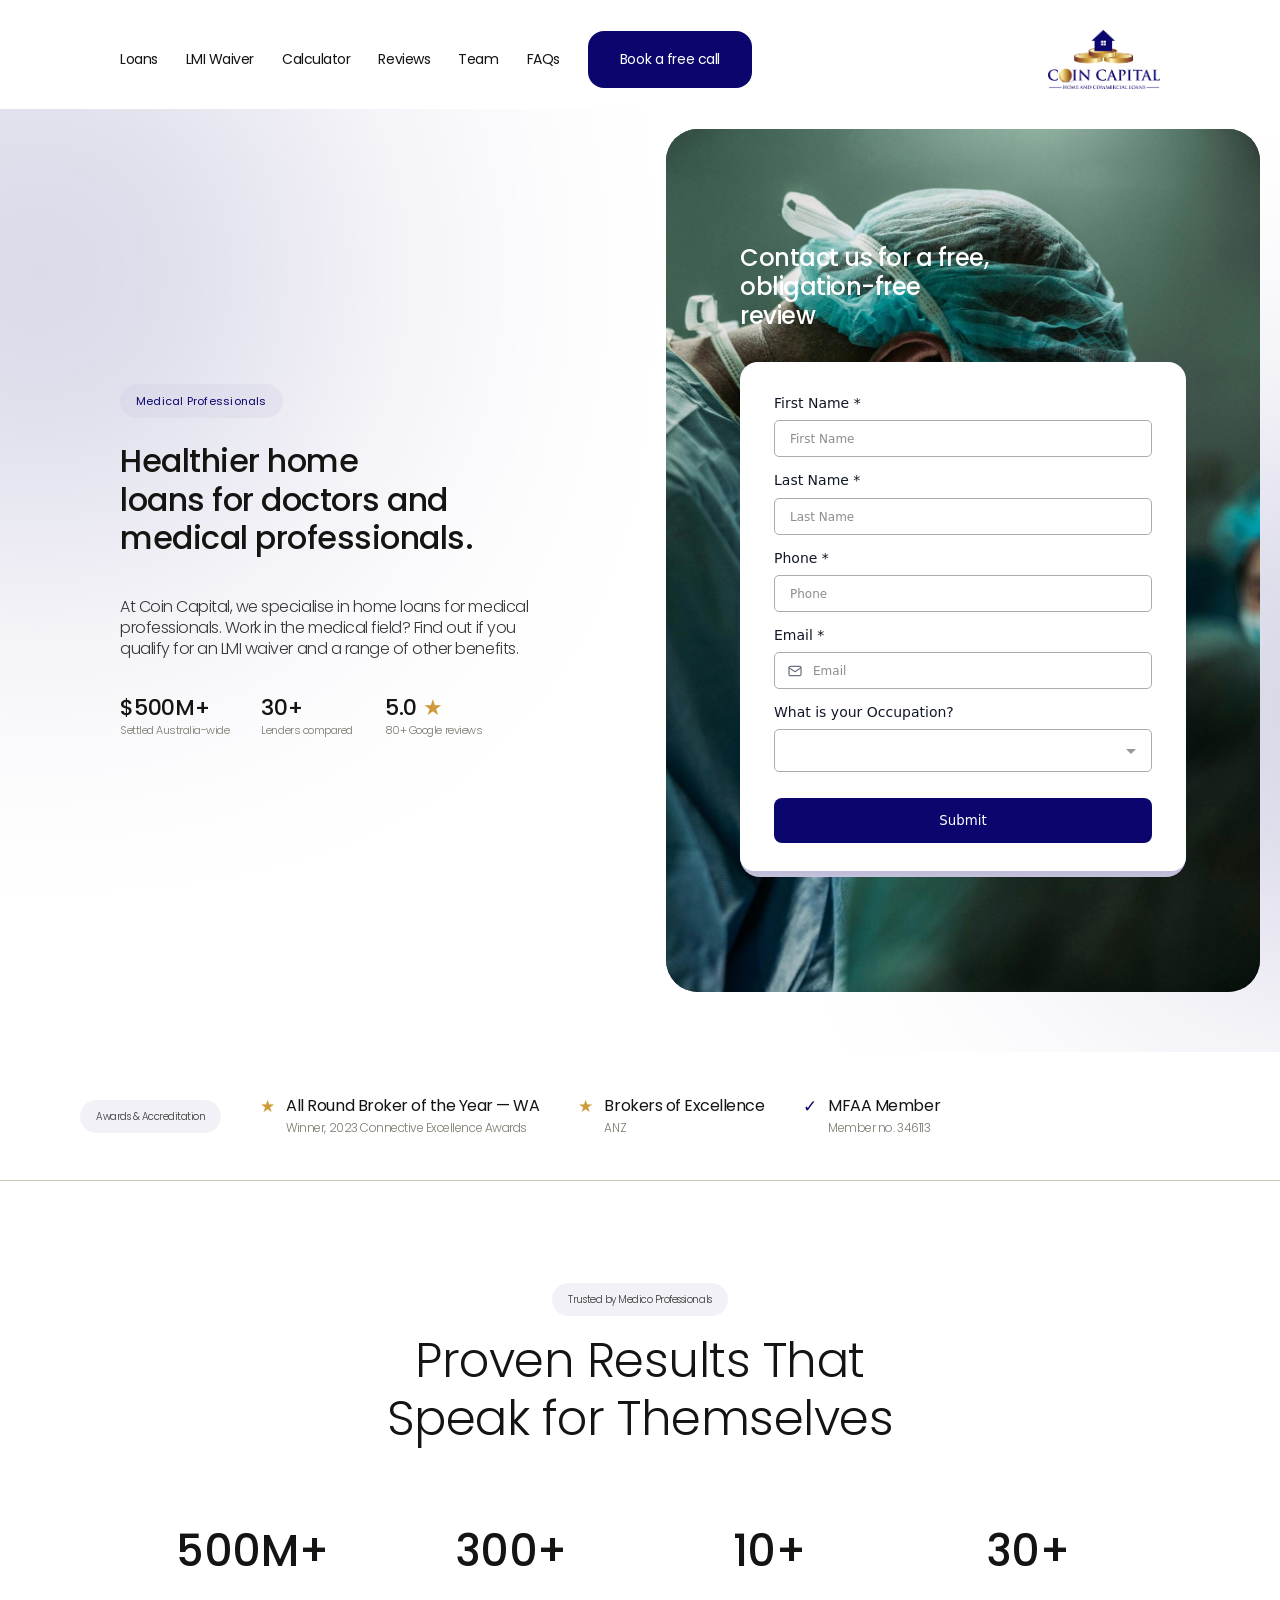
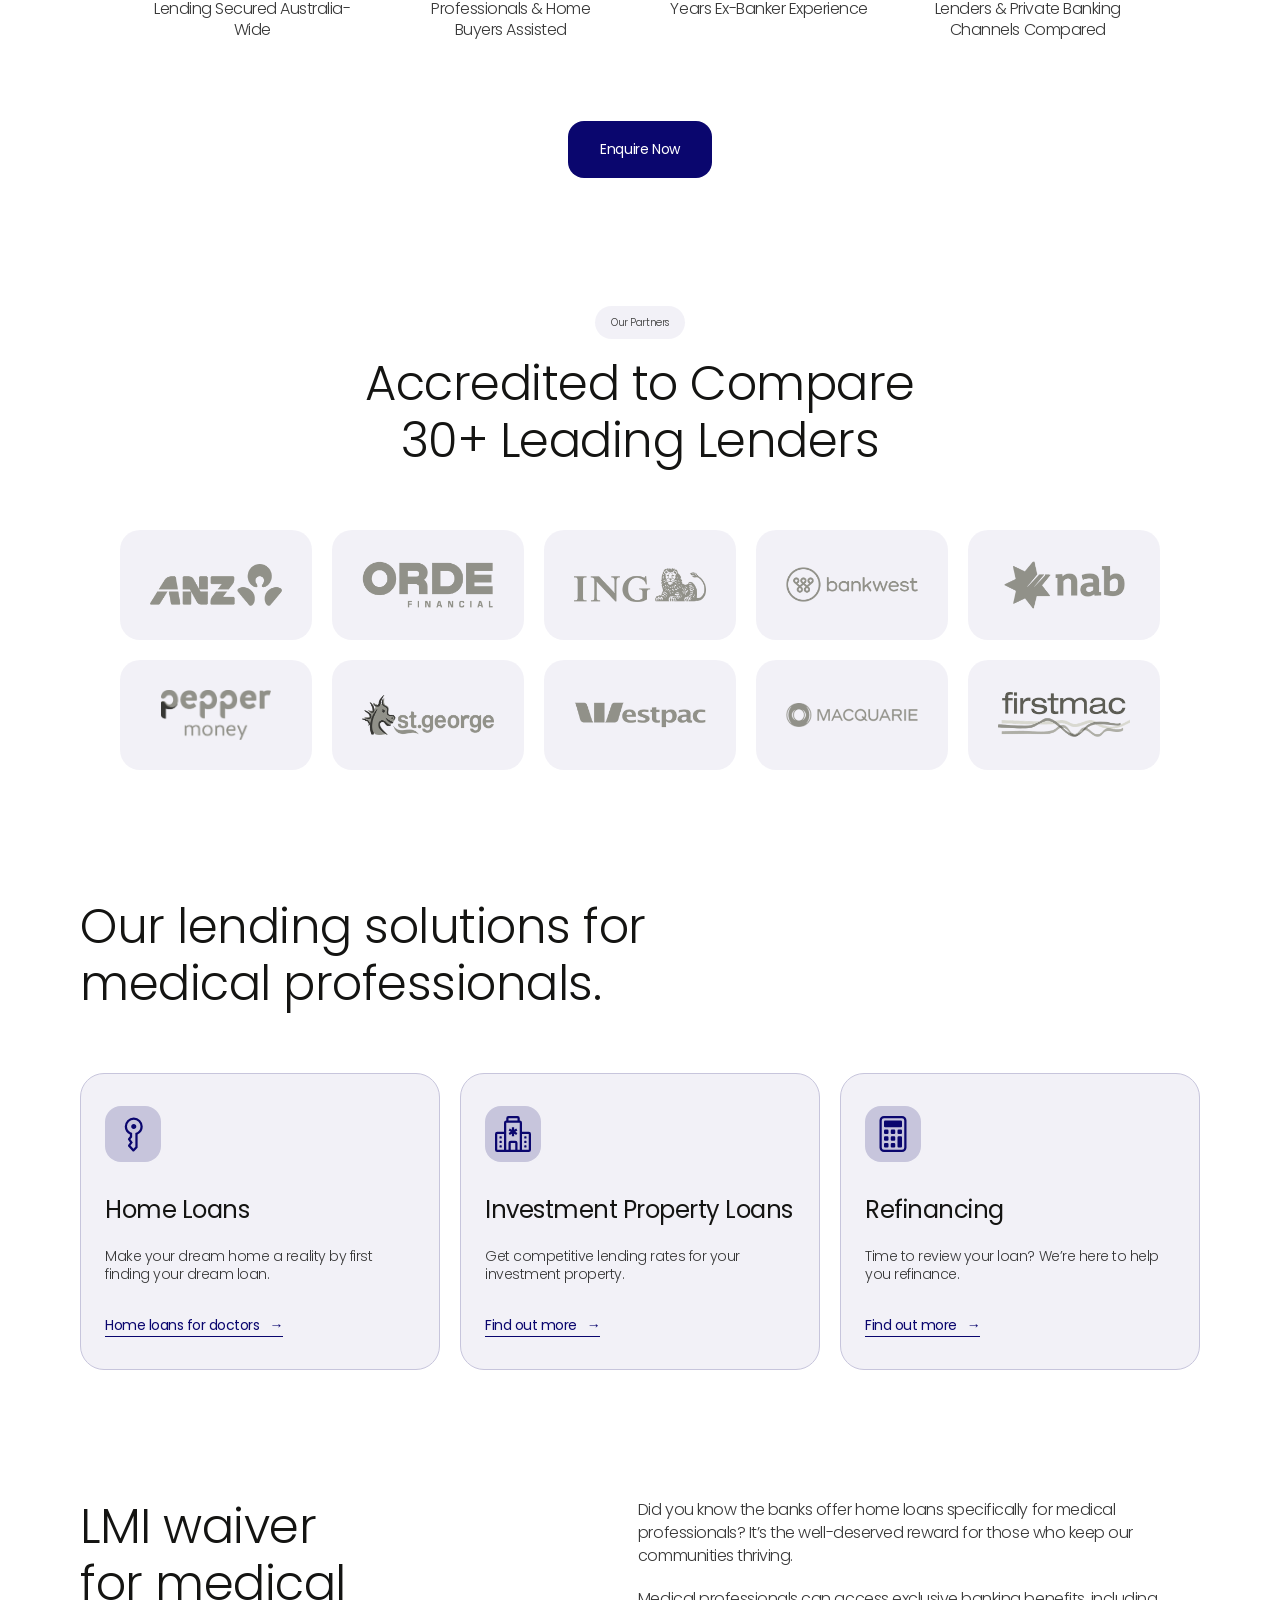
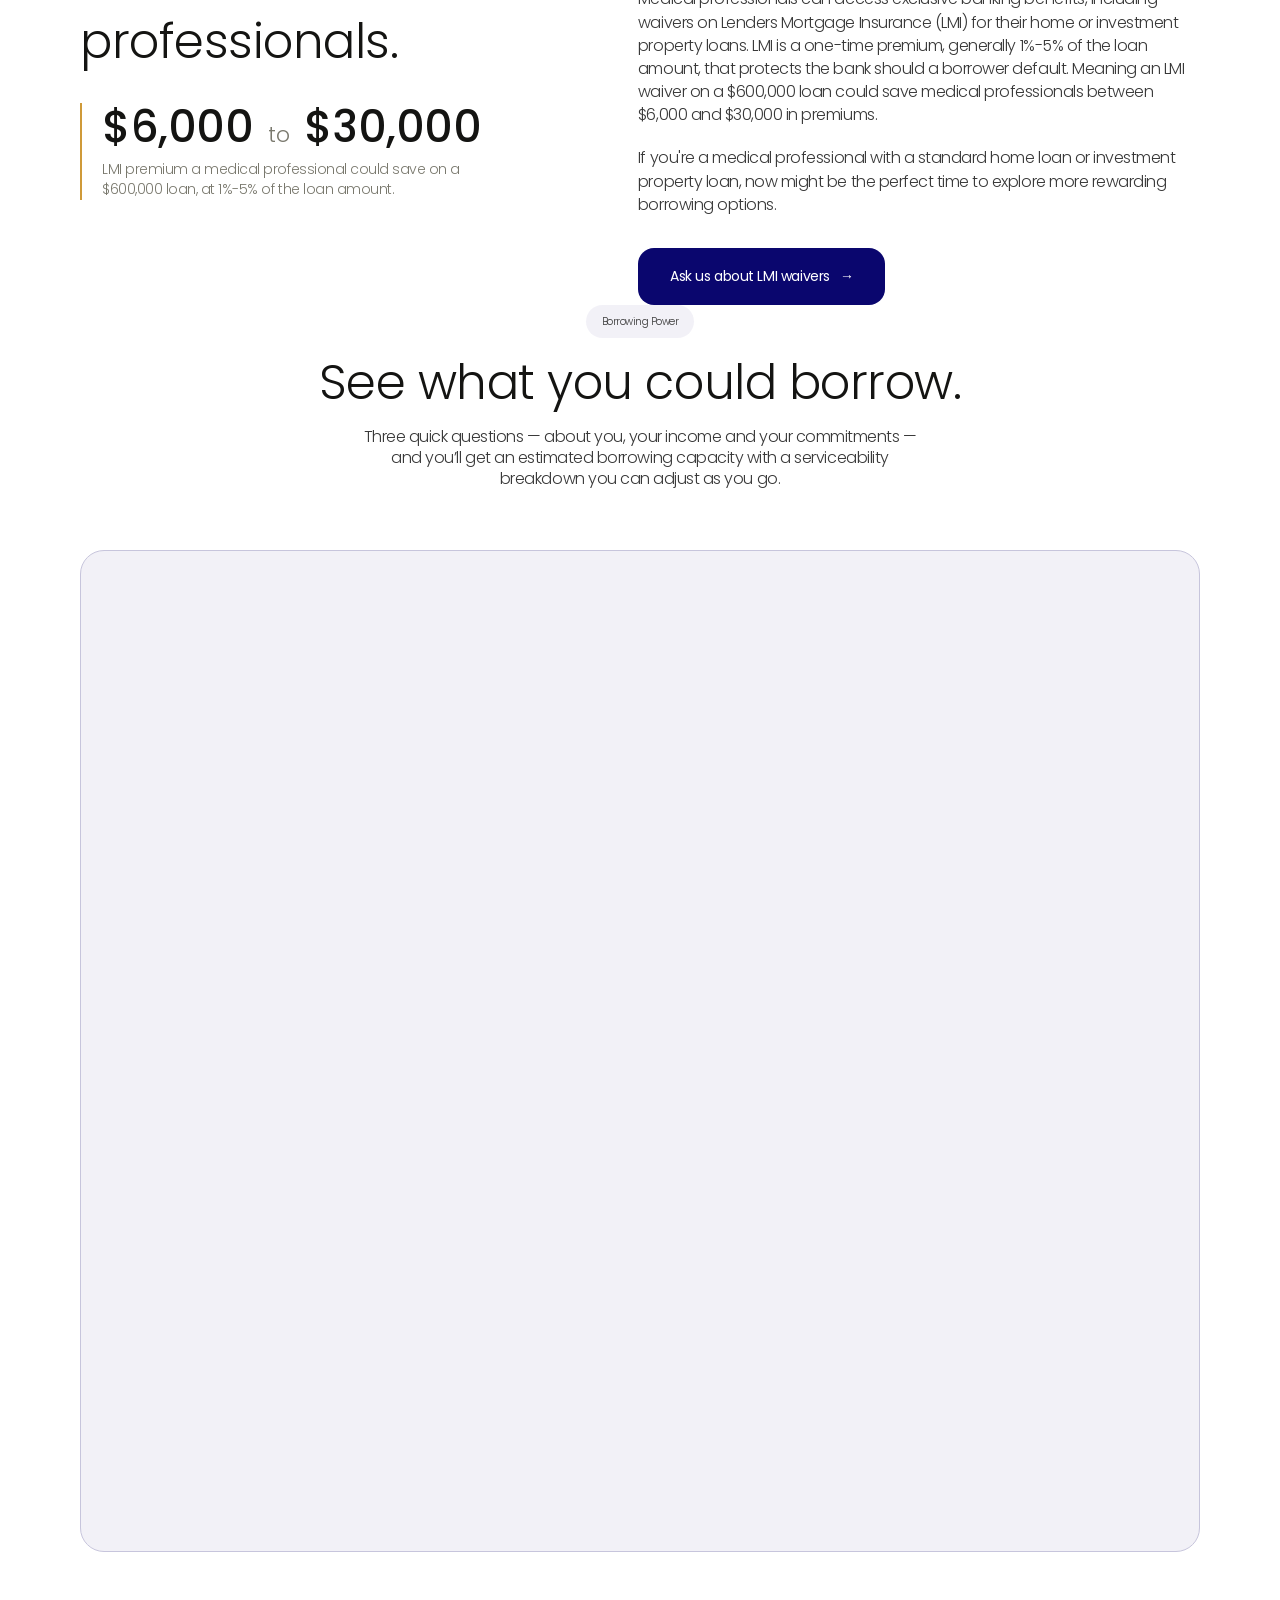
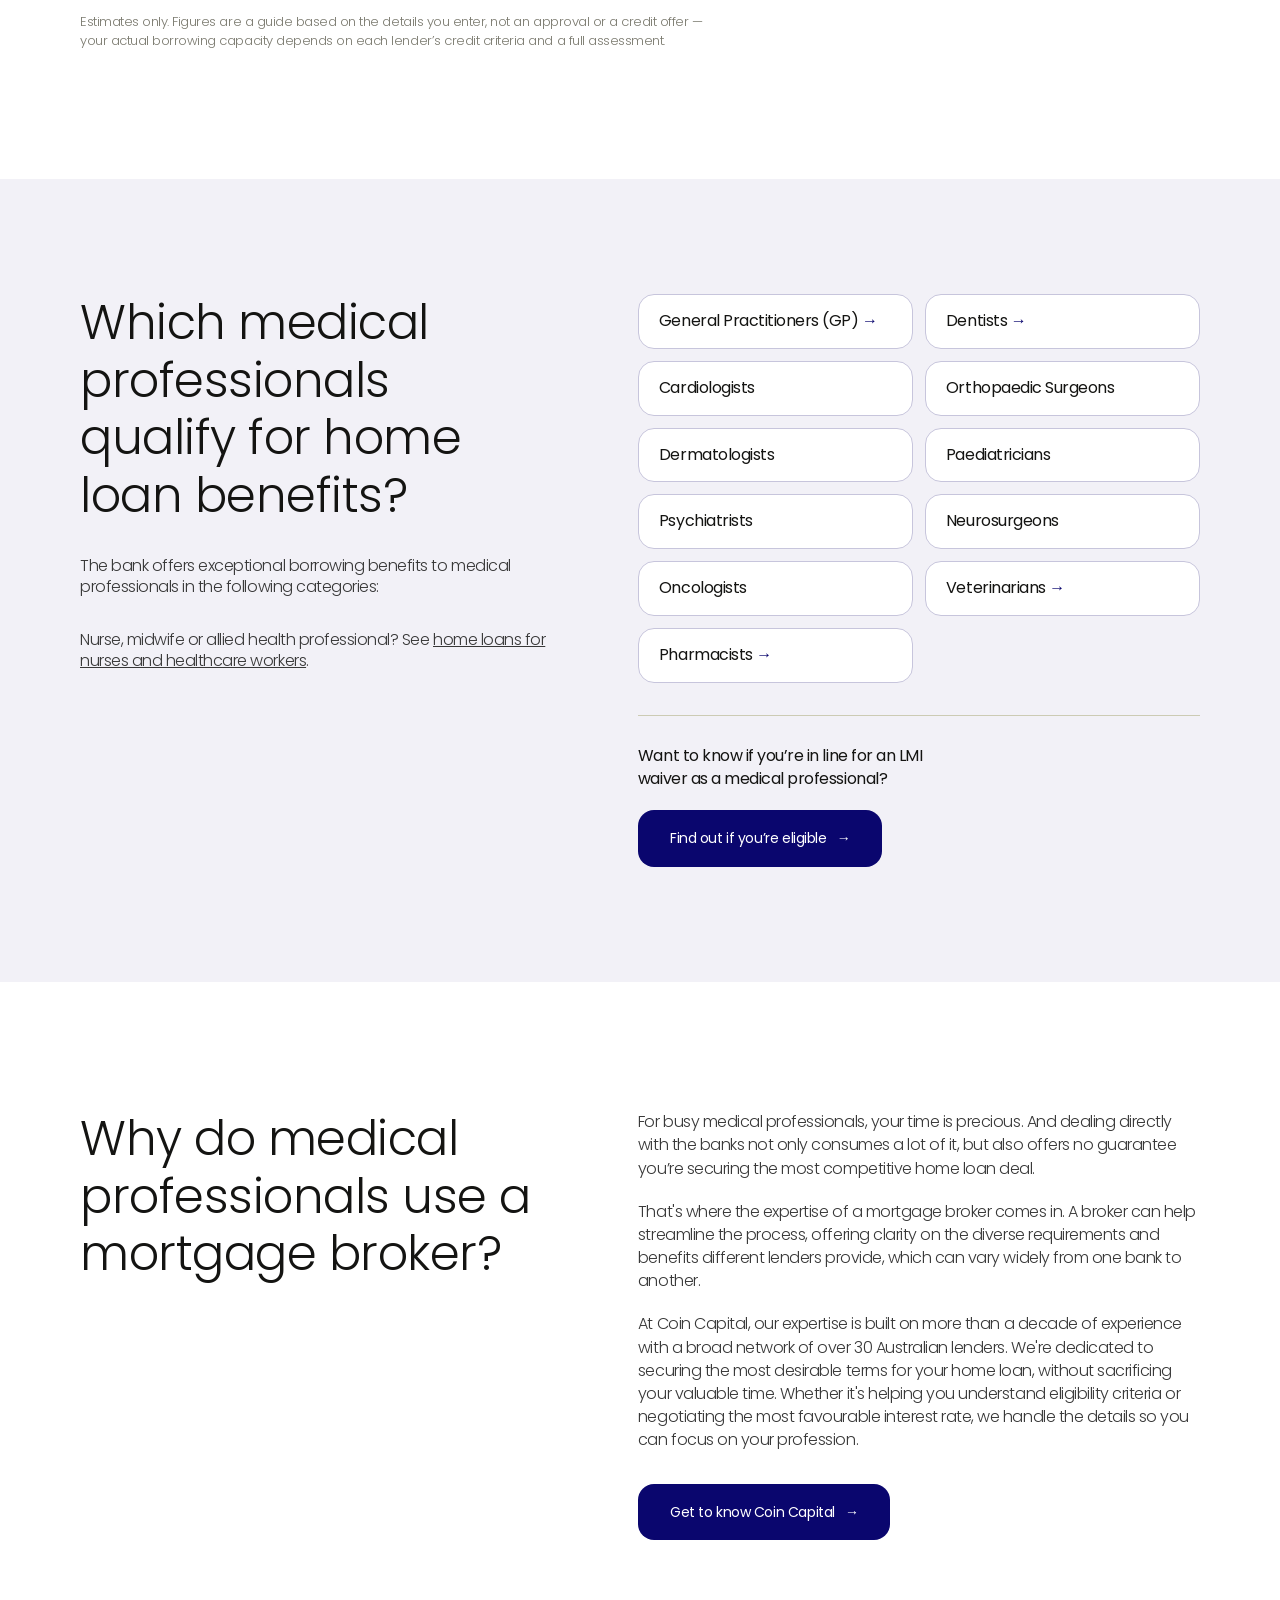
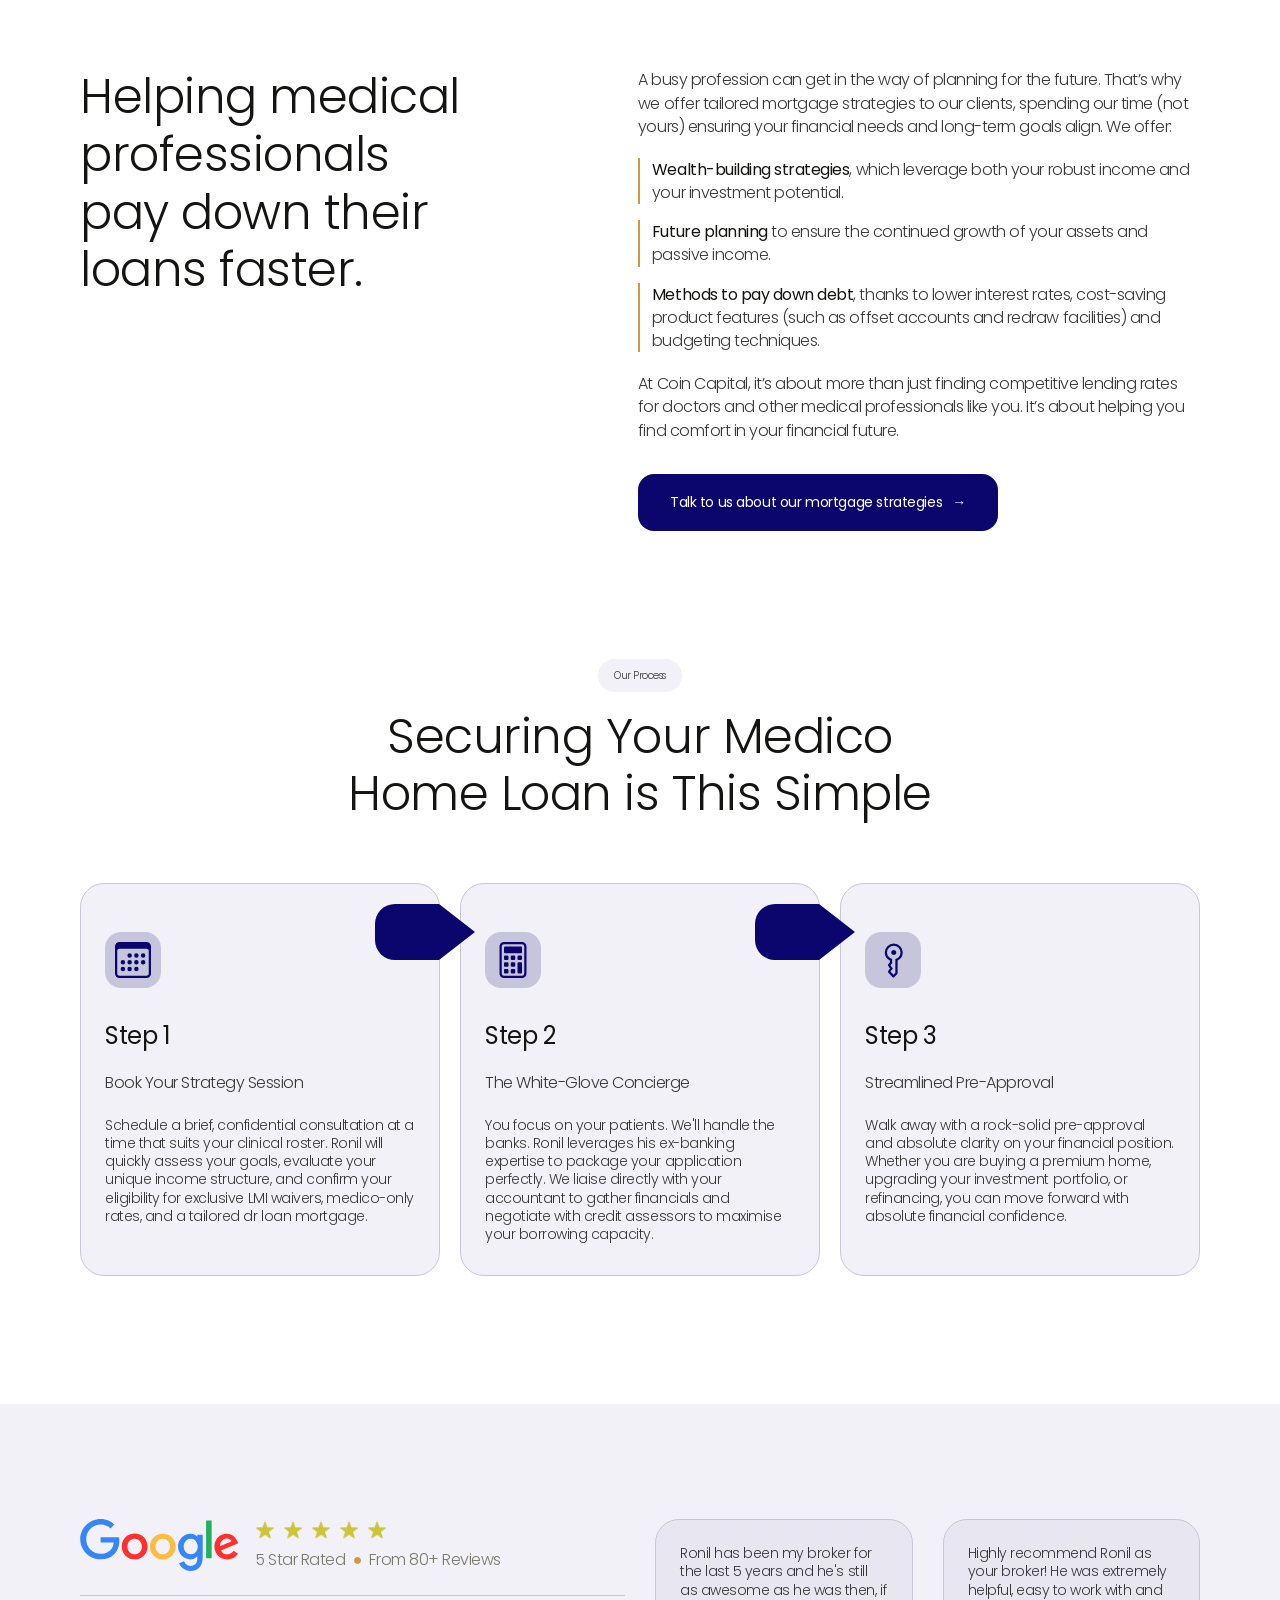
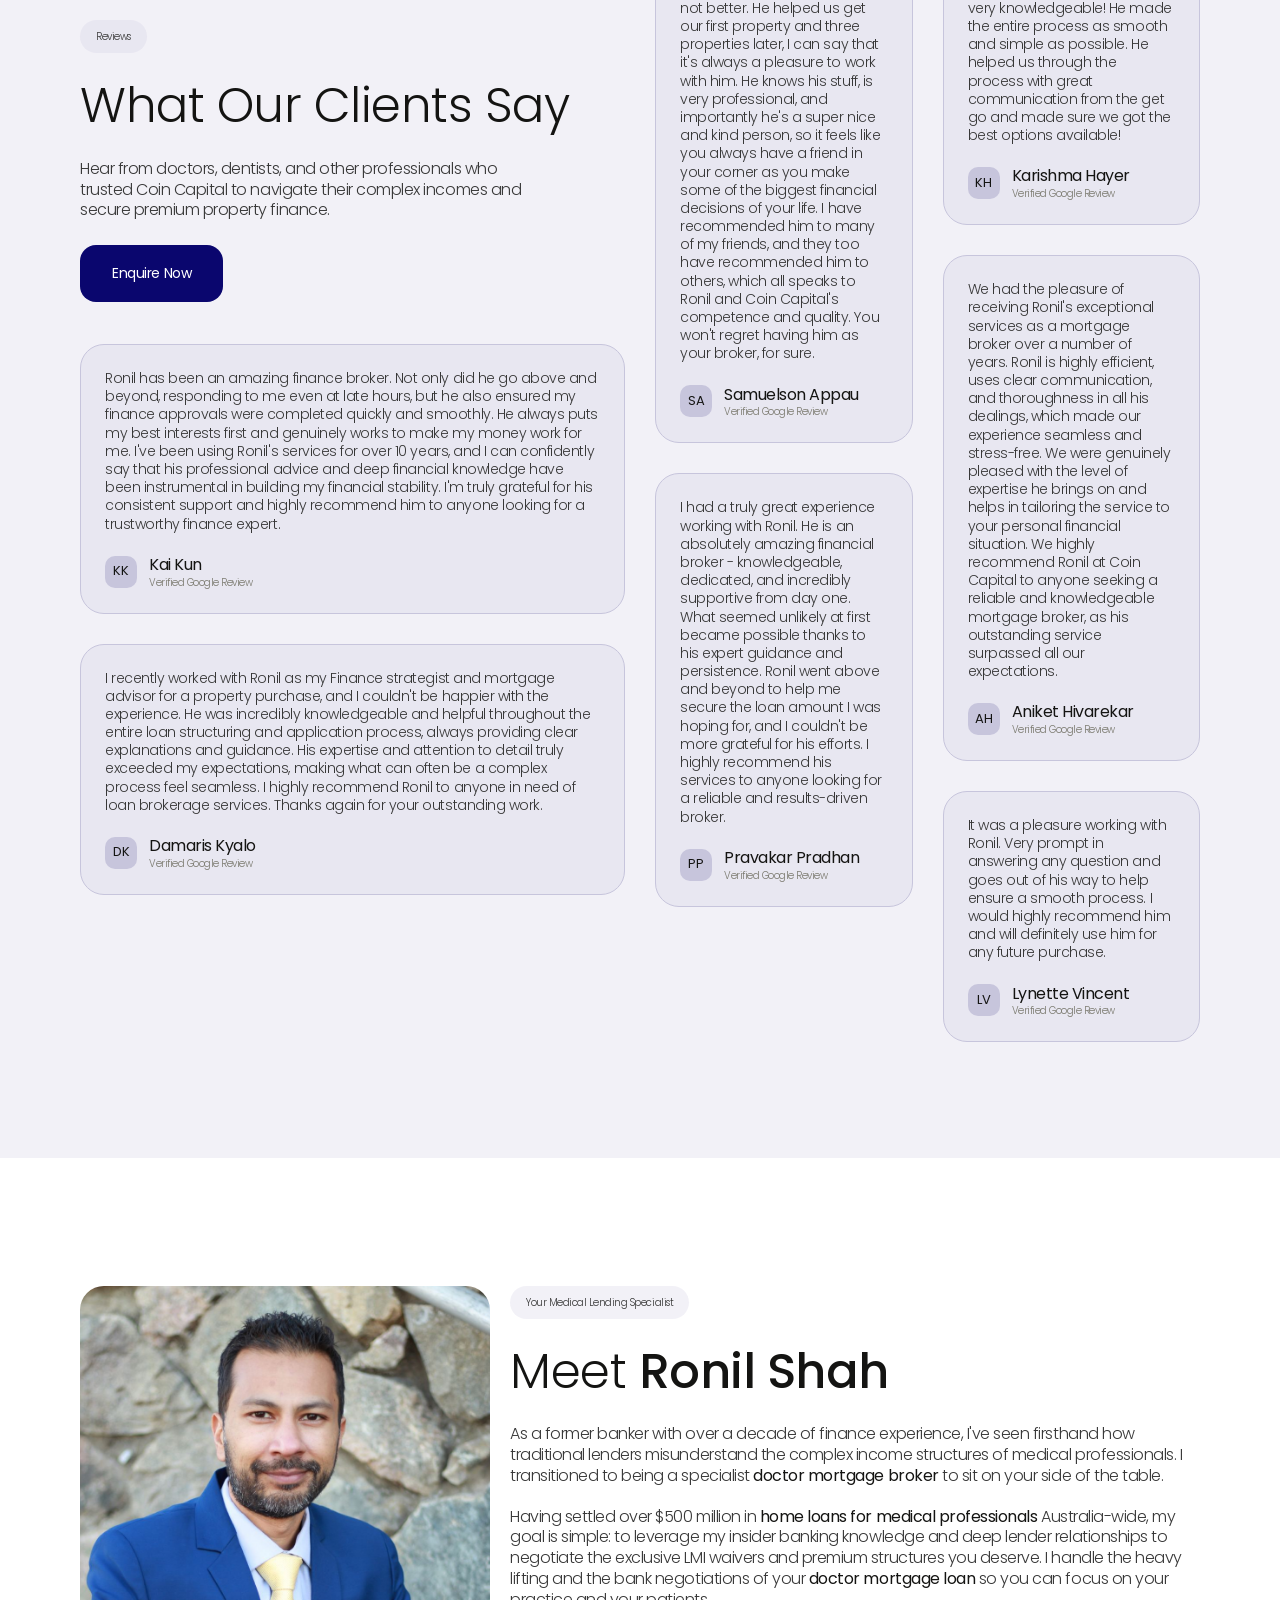
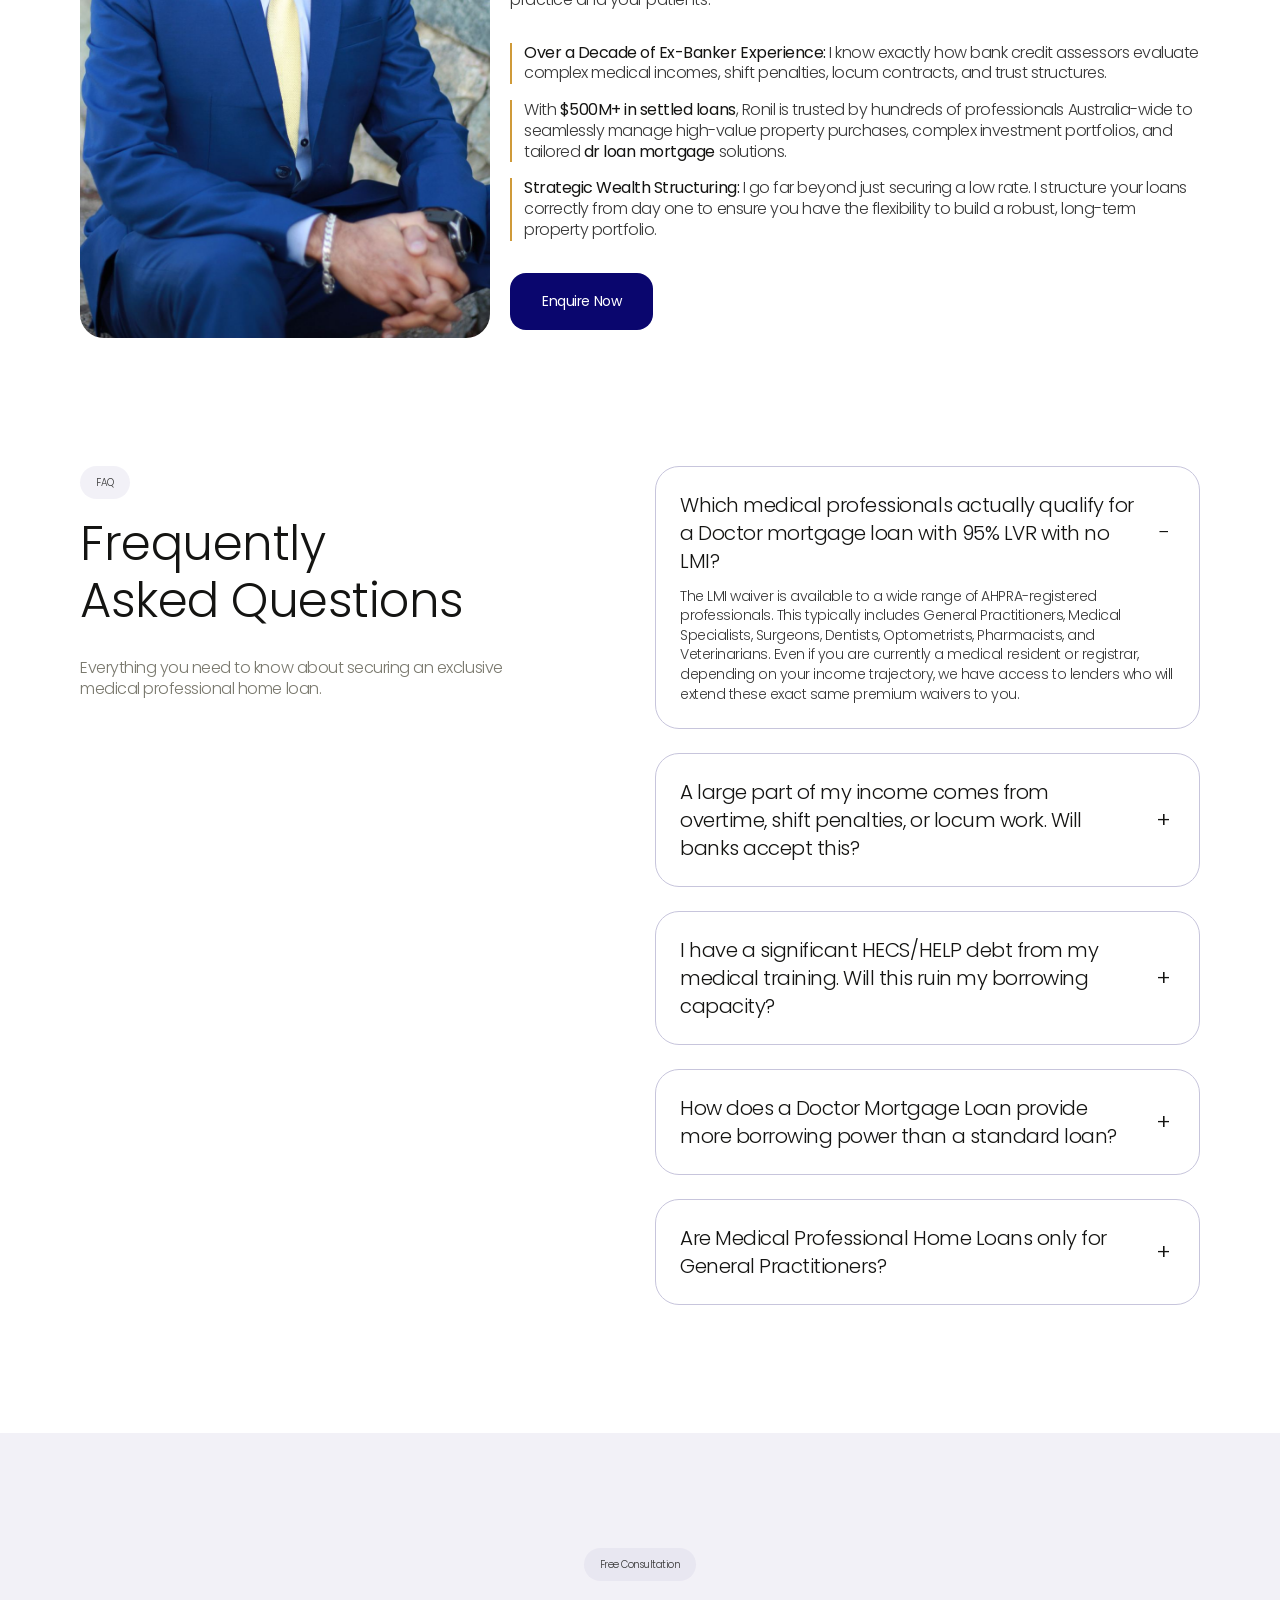
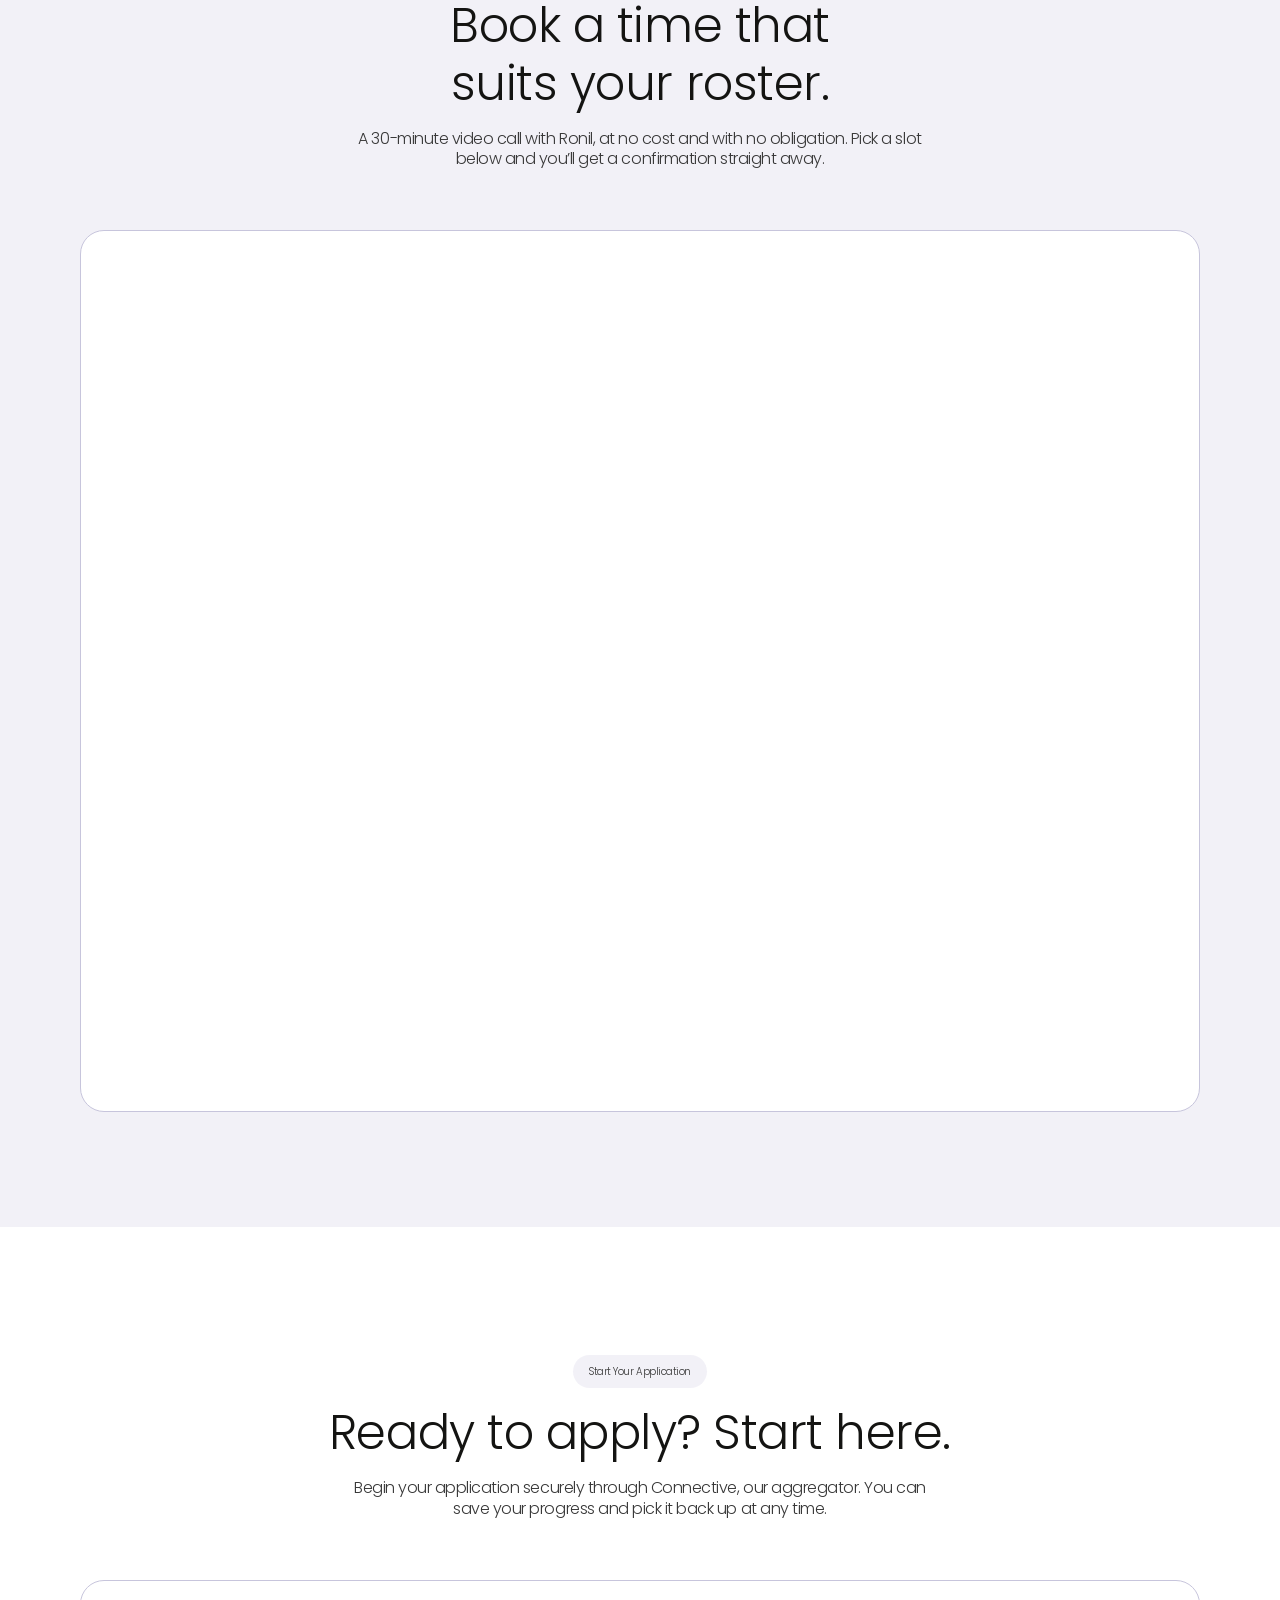
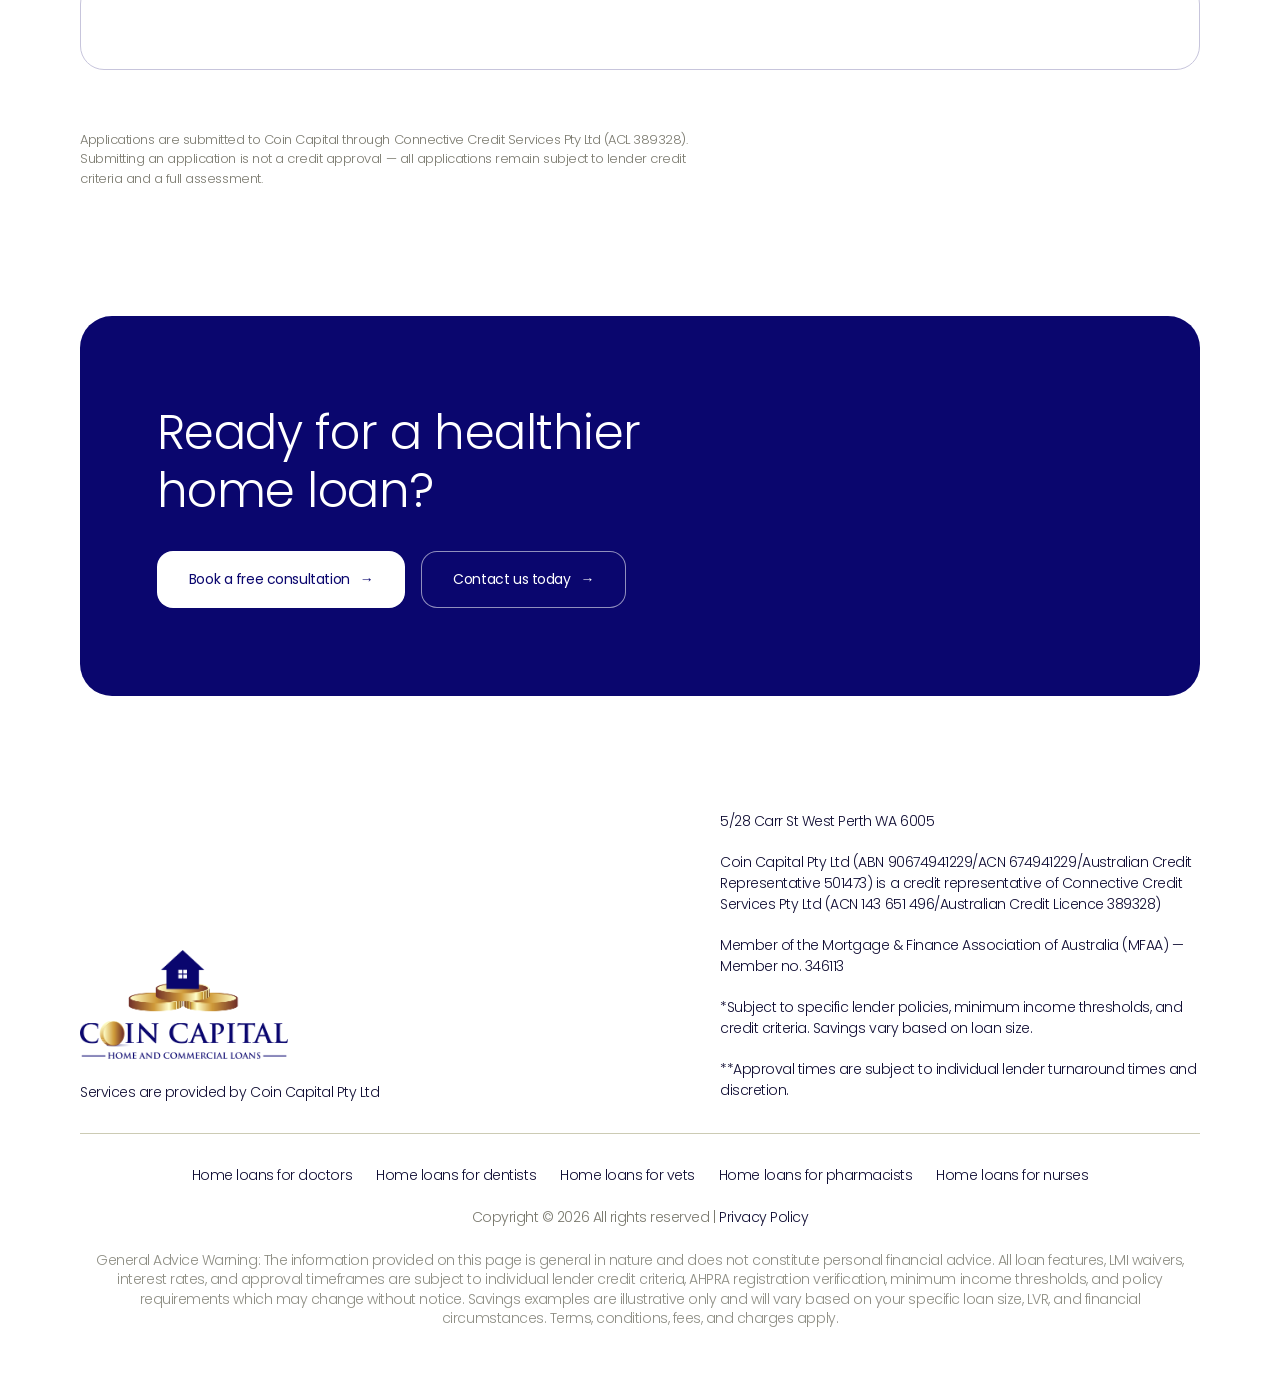
==== index.html @ 3ff3965a "Reword the enquiry form heading and drop its fine print Co-Authored-By: Claude Opus 5.5 <noreply@ant" ====
<!doctype html>
<html lang="en-AU">
<head>
<meta charset="utf-8">
<meta name="viewport" content="width=device-width,initial-scale=1,viewport-fit=cover">
<title>Home Loans for Doctors &amp; Medical Professionals | Medical Home Loans</title>
<meta name="description" content="Specialist mortgage broker for doctors, dentists and medical professionals. Compare 30+ lenders for LMI waivers, medico rates and a loan built around your income.">
<link rel="canonical" href="https://medicalhomeloans.au/">
<meta property="og:type" content="website">
<meta property="og:site_name" content="Medical Home Loans Australia">
<meta property="og:locale" content="en_AU">
<meta property="og:title" content="Home Loans for Doctors &amp; Medical Professionals | Medical Home Loans">
<meta property="og:description" content="Specialist mortgage broker for doctors, dentists and medical professionals. Compare 30+ lenders for LMI waivers, medico rates and a loan built around your income.">
<meta property="og:url" content="https://medicalhomeloans.au/">
<meta property="og:image" content="https://medicalhomeloans.au/assets/og-image.jpg">
<meta property="og:image:width" content="1200">
<meta property="og:image:height" content="630">
<meta name="twitter:card" content="summary_large_image">
<link rel="icon" href="/assets/icon-key.svg" type="image/svg+xml">
<link rel="preconnect" href="https://fonts.googleapis.com">
<link rel="preconnect" href="https://fonts.gstatic.com" crossorigin>
<link rel="stylesheet" href="https://fonts.googleapis.com/css2?family=Poppins:ital,wght@0,300;0,400;0,500;0,600;1,300&display=swap">
<link rel="stylesheet" href="/assets/site.css">
<script type="application/ld+json">
{
 "@context": "https://schema.org",
 "@graph": [
  {
   "@type": "FinancialService",
   "@id": "https://medicalhomeloans.au/#business",
   "name": "Medical Home Loans Australia by Coin Capital",
   "url": "https://medicalhomeloans.au/",
   "logo": "https://medicalhomeloans.au/assets/logo-coin-capital.png",
   "image": "https://medicalhomeloans.au/assets/og-image.jpg",
   "email": "ronil@coincapital.com.au",
   "address": {
    "@type": "PostalAddress",
    "streetAddress": "5/28 Carr St",
    "addressLocality": "West Perth",
    "addressRegion": "WA",
    "postalCode": "6005",
    "addressCountry": "AU"
   },
   "areaServed": {
    "@type": "Country",
    "name": "Australia"
   },
   "founder": {
    "@type": "Person",
    "name": "Ronil Shah",
    "jobTitle": "Director"
   }
  },
  {
   "@type": "WebSite",
   "@id": "https://medicalhomeloans.au/#website",
   "url": "https://medicalhomeloans.au/",
   "name": "Medical Home Loans Australia",
   "publisher": {
    "@id": "https://medicalhomeloans.au/#business"
   }
  },
  {
   "@type": "FAQPage",
   "mainEntity": [
    {
     "@type": "Question",
     "name": "Which medical professionals actually qualify for a Doctor mortgage loan with 95% LVR with no LMI?",
     "acceptedAnswer": {
      "@type": "Answer",
      "text": "The LMI waiver is available to a wide range of AHPRA-registered professionals. This typically includes General Practitioners, Medical Specialists, Surgeons, Dentists, Optometrists, Pharmacists, and Veterinarians. Even if you are currently a medical resident or registrar, depending on your income trajectory, we have access to lenders who will extend these exact same premium waivers to you."
     }
    },
    {
     "@type": "Question",
     "name": "A large part of my income comes from overtime, shift penalties, or locum work. Will banks accept this?",
     "acceptedAnswer": {
      "@type": "Answer",
      "text": "If you go to a standard branch, their automated systems will often penalise or heavily \"shade\" irregular income. However, because we specialise in medical lending, we know exactly which lenders will accept 100% of your hospital overtime, Medicare billings, private practice dividends, and locum contracts to accurately reflect your true borrowing capacity."
     }
    },
    {
     "@type": "Question",
     "name": "I have a significant HECS/HELP debt from my medical training. Will this ruin my borrowing capacity?",
     "acceptedAnswer": {
      "@type": "Answer",
      "text": "It is incredibly common for our clients to have large student debts, but it shouldn't lock you out of the premium property market. Standard lenders use harsh calculators that heavily reduce what you can borrow based on HECS debt. As an ex-banker, Ronil actively selects lenders with the most generous servicing calculators specifically designed for medical professionals, minimising the impact of your student debt."
     }
    },
    {
     "@type": "Question",
     "name": "How does a Doctor Mortgage Loan provide more borrowing power than a standard loan?",
     "acceptedAnswer": {
      "@type": "Answer",
      "text": "A specialised Doctor Mortgage Loan is designed around the high-earning potential of medicos. While standard banks might \"shade\" your overtime or locum income, these specific loan structures allow for 100% of your total medical income to be considered, often alongside an LMI waiver up to 95% LVR."
     }
    },
    {
     "@type": "Question",
     "name": "Are Medical Professional Home Loans only for General Practitioners?",
     "acceptedAnswer": {
      "@type": "Answer",
      "text": "No. Our Medical Professional Home Loans are available to a broad range of AHPRA-registered specialists, including Surgeons, Dentists, Veterinarians, and Optometrists. We ensure your specific profession's income nuances are matched with the right lender policy."
     }
    }
   ]
  }
 ]
}
</script>
</head>
<body>

<header class="site-header">
  <nav class="nav" aria-label="Primary">
    <button class="nav-toggle" id="nav-toggle" type="button" aria-expanded="false" aria-controls="nav-links" aria-label="Menu"><span></span></button>
    <div class="nav-links" id="nav-links">
      <a href="#solutions">Loans</a>
      <a href="#lmi">LMI Waiver</a>
      <a href="#calculator">Calculator</a>
      <a href="#testimonials">Reviews</a>
      <a href="#founder">Team</a>
      <a href="#faq">FAQs</a>
      <a class="btn" href="#book">Book a free call</a>
    </div>
    <a class="nav-logo" href="#hero" aria-label="Coin Capital — Medical Home Loans Australia, home">
      <img src="assets/logo-coin-capital.png" width="988" height="518" alt="Coin Capital Home and Commercial Loans">
    </a>
  </nav>
</header>

<main>

  <!-- ===== HERO ===== -->
  <section class="hero" id="hero">
    <div class="hero-grid">
      <div class="hero-copy">
        <span class="pill eyebrow">Medical Professionals</span>
        <h1>Healthier home loans for doctors and medical professionals.</h1>
        <p class="hero-lede">At Coin Capital, we specialise in home loans for medical professionals. Work in the medical field? Find out if you qualify for an LMI waiver and a range of other benefits.</p>
        <ul class="hero-trust">
          <li><span class="figure">$500M+</span><span class="label">Settled Australia-wide</span></li>
          <li><span class="figure">30+</span><span class="label">Lenders compared</span></li>
          <li><span class="figure">5.0 <span class="star" aria-hidden="true">★</span></span><span class="label">80+ Google reviews</span></li>
        </ul>
      </div>

      <div class="hero-panel" id="contact">
        <img class="bg" src="assets/hero-surgeon.jpg" alt="" width="1200" height="1800">
        <h2>Contact us for a free, obligation-free review</h2>
        <div class="form-shell">
          <!-- FORM:START — the live build swaps this block for the LeadConnector (GoHighLevel) embed, form id JPfzMGHciaMtKSbmUViP -->
          <div class="form-card">
            <form class="lead-form" id="lead-form" novalidate>
              <div><label for="lf-first">First Name *</label><input id="lf-first" name="first_name" type="text" placeholder="First Name" autocomplete="given-name" required></div>
              <div><label for="lf-last">Last Name *</label><input id="lf-last" name="last_name" type="text" placeholder="Last Name" autocomplete="family-name" required></div>
              <div><label for="lf-phone">Phone *</label><input id="lf-phone" name="phone" type="tel" placeholder="Phone" autocomplete="tel" required></div>
              <div><label for="lf-email">Email *</label>
                <div class="email-wrap">
                  <svg width="16" height="16" viewBox="0 0 24 24" fill="none" stroke="#6b7280" stroke-width="1.8" stroke-linecap="round" stroke-linejoin="round" aria-hidden="true"><rect x="3" y="5" width="18" height="14" rx="2"></rect><path d="m3 7 9 6 9-6"></path></svg>
                  <input id="lf-email" name="email" type="email" placeholder="Email" autocomplete="email" required>
                </div>
              </div>
              <div><label for="lf-occupation">What is your Occupation?</label>
                <div class="select-wrap">
                  <select id="lf-occupation" name="occupation">
                    <option value="" selected></option>
                    <option>Doctor / Specialist</option>
                    <option>Nurse / Midwife</option>
                    <option>Dentist / Dental Professional</option>
                    <option>Allied Health Professional (Physio, Chiro, etc.)</option>
                    <option>Pharmacist / Optometrist</option>
                    <option>Other Healthcare Professional</option>
                  </select>
                </div>
              </div>
              <div style="position:absolute;left:-9999px;width:1px;height:1px;overflow:hidden" aria-hidden="true">
                <label for="lf-company">Company</label>
                <input id="lf-company" name="company" type="text" tabindex="-1" autocomplete="off">
              </div>
              <button type="submit">Submit</button>
              <p class="form-status" id="form-status" role="status" hidden></p>
            </form>
          </div>
          <!-- FORM:END -->
        </div>
      </div>
    </div>
  </section>

  <!-- ===== AWARDS ===== -->
  <section class="awards" aria-label="Awards and recognition">
    <div class="wrap awards-row">
      <span class="pill">Awards &amp; Accreditation</span>
      <ul class="award-list">
        <li class="award">
          <span class="award-mark" aria-hidden="true">★</span>
          <span class="award-text">
            <span class="award-name">All Round Broker of the Year — WA</span>
            <span class="award-src">Winner, 2023 Connective Excellence Awards</span>
          </span>
        </li>
        <li class="award">
          <span class="award-mark" aria-hidden="true">★</span>
          <span class="award-text">
            <span class="award-name">Brokers of Excellence</span>
            <span class="award-src">ANZ</span>
          </span>
        </li>
        <li class="award">
          <span class="award-mark member" aria-hidden="true">✓</span>
          <span class="award-text">
            <span class="award-name">MFAA Member</span>
            <span class="award-src">Member no. 346113</span>
          </span>
        </li>
      </ul>
    </div>
  </section>

  <!-- ===== STATS ===== -->
  <section class="stats" aria-labelledby="stats-h">
    <div class="wrap">
      <div class="section-head">
        <span class="pill">Trusted by Medico Professionals</span>
        <h2 class="h2" id="stats-h">Proven Results That Speak for Themselves</h2>
      </div>
      <dl class="stat-row">
        <div class="stat"><dt>Lending Secured Australia-Wide</dt><dd>500M+</dd></div>
        <div class="stat"><dt>Professionals &amp; Home Buyers Assisted</dt><dd>300+</dd></div>
        <div class="stat"><dt>Years Ex-Banker Experience</dt><dd>10+</dd></div>
        <div class="stat"><dt>Lenders &amp; Private Banking Channels Compared</dt><dd>30+</dd></div>
      </dl>
      <a class="btn" href="#contact">Enquire Now</a>
    </div>
  </section>

  <!-- ===== PARTNERS ===== -->
  <section class="partners" id="partners" aria-labelledby="partners-h">
    <div class="wrap">
      <div class="section-head">
        <span class="pill">Our Partners</span>
        <h2 class="h2" id="partners-h" style="max-width:560px">Accredited to Compare 30+ Leading Lenders</h2>
      </div>
      <ul class="lender-grid">
        <li><img src="assets/lender-anz.png" alt="ANZ" width="480" height="152"></li>
        <li><img src="assets/lender-orde.png" alt="ORDE Financial" width="480" height="173"></li>
        <li><img src="assets/lender-ing.png" alt="ING" width="480" height="122"></li>
        <li><img src="assets/lender-bankwest.png" alt="Bankwest" width="480" height="127"></li>
        <li><img src="assets/lender-nab.png" alt="NAB" width="480" height="192"></li>
        <li><img src="assets/lender-pepper.png" alt="Pepper Money" width="480" height="217"></li>
        <li><img src="assets/lender-stgeorge.png" alt="St.George" width="480" height="145"></li>
        <li><img src="assets/lender-westpac.png" alt="Westpac" width="480" height="96"></li>
        <li><img src="assets/lender-macquarie.png" alt="Macquarie" width="520" height="92"></li>
        <li><img src="assets/lender-firstmac.png" alt="Firstmac" width="480" height="164"></li>
      </ul>
    </div>
  </section>

  <!-- ===== LENDING SOLUTIONS ===== -->
  <section class="solutions" id="solutions" aria-labelledby="solutions-h">
    <div class="wrap stack">
      <h2 class="h2 narrow" id="solutions-h">Our lending solutions for medical professionals.</h2>
      <div class="card-grid">
        <article class="card">
          <span class="icon-tile"><img src="assets/icon-key.svg" alt=""></span>
          <div class="card-text"><h3>Home Loans</h3>
          <p>Make your dream home a reality by first finding your dream loan.</p></div>
          <a class="more" href="/home-loans-for-doctors">Home loans for doctors</a>
        </article>
        <article class="card">
          <span class="icon-tile"><img src="assets/icon-practice.svg" alt=""></span>
          <div class="card-text"><h3>Investment Property Loans</h3>
          <p>Get competitive lending rates for your investment property.</p></div>
          <a class="more" href="#contact">Find out more</a>
        </article>
        <article class="card">
          <span class="icon-tile"><img src="assets/icon-calculator.svg" alt=""></span>
          <div class="card-text"><h3>Refinancing</h3>
          <p>Time to review your loan? We’re here to help you refinance.</p></div>
          <a class="more" href="#contact">Find out more</a>
        </article>
      </div>
    </div>
  </section>

  <!-- ===== LMI WAIVER ===== -->
  <section class="lmi" id="lmi" aria-labelledby="lmi-h">
    <div class="wrap two-col">
      <div class="col-head">
        <h2 class="h2" id="lmi-h">LMI waiver for medical professionals.</h2>
        <figure class="saving">
          <p class="saving-figure">$6,000 <span>to</span> $30,000</p>
          <figcaption>LMI premium a medical professional could save on a $600,000 loan, at 1%-5% of the loan amount.</figcaption>
        </figure>
      </div>
      <div class="prose">
        <p>Did you know the banks offer home loans specifically for medical professionals? It’s the well-deserved reward for those who keep our communities thriving.</p>
        <p>Medical professionals can access exclusive banking benefits, including waivers on Lenders Mortgage Insurance (LMI) for their home or investment property loans. LMI is a one-time premium, generally 1%-5% of the loan amount, that protects the bank should a borrower default. Meaning an LMI waiver on a $600,000 loan could save medical professionals between $6,000 and $30,000 in premiums.</p>
        <p>If you're a medical professional with a standard home loan or investment property loan, now might be the perfect time to explore more rewarding borrowing options.</p>
        <a class="btn arrow" href="#contact">Ask us about LMI waivers</a>
      </div>
    </div>
  </section>

  <!-- ===== BORROWING CAPACITY CALCULATOR ===== -->
  <section class="calculator" id="calculator" aria-labelledby="calculator-h">
    <div class="wrap stack">
      <div class="section-head">
        <span class="pill">Borrowing Power</span>
        <h2 class="h2" id="calculator-h">See what you could borrow.</h2>
        <p class="section-lede">Three quick questions — about you, your income and your commitments — and you’ll get an estimated borrowing capacity with a serviceability breakdown you can adjust as you go.</p>
      </div>
      <div class="embed-frame" data-embed="calculator">
        <iframe class="embed embed-calc" title="Borrowing capacity calculator"
          src="https://lsbroker.com.au/borrowing.html?broker=9ecff722-2fa7-4bd2-bbba-3ab63f3109eb"
          loading="lazy"></iframe>
        <div class="embed-fallback" hidden>
          <h3>Borrowing capacity calculator</h3>
          <p>The calculator opens in its own window from here.</p>
          <a class="btn arrow" href="https://lsbroker.com.au/borrowing.html?broker=9ecff722-2fa7-4bd2-bbba-3ab63f3109eb" target="_blank" rel="noopener">Open the calculator</a>
        </div>
      </div>
      <p class="embed-note">Estimates only. Figures are a guide based on the details you enter, not an approval or a credit offer — your actual borrowing capacity depends on each lender’s credit criteria and a full assessment.</p>
    </div>
  </section>

  <!-- ===== ELIGIBILITY ===== -->
  <section class="eligibility band" id="eligibility" aria-labelledby="eligibility-h">
    <div class="wrap two-col">
      <div class="col-head">
        <h2 class="h2" id="eligibility-h">Which medical professionals qualify for home loan benefits?</h2>
        <p>The bank offers exceptional borrowing benefits to medical professionals in the following categories:</p>
        <p>Nurse, midwife or allied health professional? See <a href="/home-loans-for-nurses">home loans for nurses and healthcare workers</a>.</p>
      </div>
      <div class="prose">
        <ul class="profession-grid">
          <li><a href="/home-loans-for-doctors">General Practitioners (GP)</a></li>
          <li><a href="/home-loans-for-dentists">Dentists</a></li>
          <li>Cardiologists</li>
          <li>Orthopaedic Surgeons</li>
          <li>Dermatologists</li>
          <li>Paediatricians</li>
          <li>Psychiatrists</li>
          <li>Neurosurgeons</li>
          <li>Oncologists</li>
          <li><a href="/home-loans-for-vets">Veterinarians</a></li>
          <li><a href="/home-loans-for-pharmacists">Pharmacists</a></li>
        </ul>
        <div class="ask-row">
          <p>Want to know if you’re in line for an LMI waiver as a medical professional?</p>
          <a class="btn arrow" href="#contact">Find out if you’re eligible</a>
        </div>
      </div>
    </div>
  </section>

  <!-- ===== WHY A BROKER ===== -->
  <section class="broker" id="broker" aria-labelledby="broker-h">
    <div class="wrap two-col">
      <div class="col-head">
        <h2 class="h2" id="broker-h">Why do medical professionals use a mortgage broker?</h2>
      </div>
      <div class="prose">
        <p>For busy medical professionals, your time is precious. And dealing directly with the banks not only consumes a lot of it, but also offers no guarantee you’re securing the most competitive home loan deal.</p>
        <p>That's where the expertise of a mortgage broker comes in. A broker can help streamline the process, offering clarity on the diverse requirements and benefits different lenders provide, which can vary widely from one bank to another.</p>
        <p>At Coin Capital, our expertise is built on more than a decade of experience with a broad network of over 30 Australian lenders. We're dedicated to securing the most desirable terms for your home loan, without sacrificing your valuable time. Whether it's helping you understand eligibility criteria or negotiating the most favourable interest rate, we handle the details so you can focus on your profession.</p>
        <a class="btn arrow" href="#founder">Get to know Coin Capital</a>
      </div>
    </div>
  </section>

  <!-- ===== MORTGAGE STRATEGIES ===== -->
  <section class="strategies" id="strategies" aria-labelledby="strategies-h">
    <div class="wrap two-col">
      <div class="col-head">
        <h2 class="h2" id="strategies-h">Helping medical professionals pay down their loans faster.</h2>
      </div>
      <div class="prose">
        <p>A busy profession can get in the way of planning for the future. That’s why we offer tailored mortgage strategies to our clients, spending our time (not yours) ensuring your financial needs and long-term goals align. We offer:</p>
        <ul class="gold-list">
          <li><strong>Wealth-building strategies</strong>, which leverage both your robust income and your investment potential.</li>
          <li><strong>Future planning</strong> to ensure the continued growth of your assets and passive income.</li>
          <li><strong>Methods to pay down debt</strong>, thanks to lower interest rates, cost-saving product features (such as offset accounts and redraw facilities) and budgeting techniques.</li>
        </ul>
        <p>At Coin Capital, it’s about more than just finding competitive lending rates for doctors and other medical professionals like you. It’s about helping you find comfort in your financial future.</p>
        <a class="btn arrow" href="#contact">Talk to us about our mortgage strategies</a>
      </div>
    </div>
  </section>

  <!-- ===== PROCESS ===== -->
  <section class="process" id="process" aria-labelledby="process-h">
    <div class="wrap">
      <div class="section-head">
        <span class="pill">Our Process</span>
        <h2 class="h2" id="process-h" style="max-width:640px">Securing Your Medico Home Loan is This Simple</h2>
      </div>
      <ol class="card-grid" style="list-style:none;margin:0;padding:0">
        <li class="card step">
          <svg class="step-arrow" viewBox="0 0 100 56" aria-hidden="true"><path d="M20 0h44l36 28-36 28H20A20 20 0 0 1 0 36V20A20 20 0 0 1 20 0z" fill="#0a066e"></path></svg>
          <span class="icon-tile"><img src="assets/icon-calendar.svg" alt=""></span>
          <div class="card-text"><h3>Step 1</h3><p class="step-sub">Book Your Strategy Session</p>
          <p>Schedule a brief, confidential consultation at a time that suits your clinical roster. Ronil will quickly assess your goals, evaluate your unique income structure, and confirm your eligibility for exclusive LMI waivers, medico-only rates, and a tailored dr loan mortgage.</p></div>
        </li>
        <li class="card step">
          <svg class="step-arrow" viewBox="0 0 100 56" aria-hidden="true"><path d="M20 0h44l36 28-36 28H20A20 20 0 0 1 0 36V20A20 20 0 0 1 20 0z" fill="#0a066e"></path></svg>
          <span class="icon-tile"><img src="assets/icon-calculator.svg" alt=""></span>
          <div class="card-text"><h3>Step 2</h3><p class="step-sub">The White-Glove Concierge</p>
          <p>You focus on your patients. We'll handle the banks. Ronil leverages his ex-banking expertise to package your application perfectly. We liaise directly with your accountant to gather financials and negotiate with credit assessors to maximise your borrowing capacity.</p></div>
        </li>
        <li class="card step">
          <span class="icon-tile"><img src="assets/icon-key.svg" alt=""></span>
          <div class="card-text"><h3>Step 3</h3><p class="step-sub">Streamlined Pre-Approval</p>
          <p>Walk away with a rock-solid pre-approval and absolute clarity on your financial position. Whether you are buying a premium home, upgrading your investment portfolio, or refinancing, you can move forward with absolute financial confidence.</p></div>
        </li>
      </ol>
    </div>
  </section>

  <!-- ===== TESTIMONIALS ===== -->
  <section class="testimonials" id="testimonials" aria-labelledby="testimonials-h">
    <div class="wrap t-grid">
      <div class="t-col wide">
        <div class="t-intro">
          <div class="g-rating">
            <img src="assets/google-wordmark.svg" width="159" height="52" alt="Google">
            <div>
              <div class="stars" role="img" aria-label="5 stars"><img src="assets/star.png" alt=""><img src="assets/star.png" alt=""><img src="assets/star.png" alt=""><img src="assets/star.png" alt=""><img src="assets/star.png" alt=""></div>
              <p>5 Star Rated <span aria-hidden="true">●</span> From 80+ Reviews</p>
            </div>
          </div>
          <span class="pill">Reviews</span>
          <h2 class="h2" id="testimonials-h">What Our Clients Say</h2>
          <p class="lede">Hear from doctors, dentists, and other professionals who trusted Coin Capital to navigate their complex incomes and secure premium property finance.</p>
          <a class="btn" href="#contact">Enquire Now</a>
        </div>
        <figure class="review">
          <blockquote>Ronil has been an amazing finance broker. Not only did he go above and beyond, responding to me even at late hours, but he also ensured my finance approvals were completed quickly and smoothly. He always puts my best interests first and genuinely works to make my money work for me. I've been using Ronil's services for over 10 years, and I can confidently say that his professional advice and deep financial knowledge have been instrumental in building my financial stability. I'm truly grateful for his consistent support and highly recommend him to anyone looking for a trustworthy finance expert.</blockquote>
          <figcaption><span class="avatar" aria-hidden="true">KK</span><span><span class="name">Kai Kun</span><span class="src">Verified Google Review</span></span></figcaption>
        </figure>
        <figure class="review">
          <blockquote>I recently worked with Ronil as my Finance strategist and mortgage advisor for a property purchase, and I couldn't be happier with the experience. He was incredibly knowledgeable and helpful throughout the entire loan structuring and application process, always providing clear explanations and guidance. His expertise and attention to detail truly exceeded my expectations, making what can often be a complex process feel seamless. I highly recommend Ronil to anyone in need of loan brokerage services. Thanks again for your outstanding work.</blockquote>
          <figcaption><span class="avatar" aria-hidden="true">DK</span><span><span class="name">Damaris Kyalo</span><span class="src">Verified Google Review</span></span></figcaption>
        </figure>
      </div>

      <div class="t-col">
        <figure class="review">
          <blockquote>Ronil has been my broker for the last 5 years and he's still as awesome as he was then, if not better. He helped us get our first property and three properties later, I can say that it's always a pleasure to work with him. He knows his stuff, is very professional, and importantly he's a super nice and kind person, so it feels like you always have a friend in your corner as you make some of the biggest financial decisions of your life. I have recommended him to many of my friends, and they too have recommended him to others, which all speaks to Ronil and Coin Capital's competence and quality. You won't regret having him as your broker, for sure.</blockquote>
          <figcaption><span class="avatar" aria-hidden="true">SA</span><span><span class="name">Samuelson Appau</span><span class="src">Verified Google Review</span></span></figcaption>
        </figure>
        <figure class="review">
          <blockquote>I had a truly great experience working with Ronil. He is an absolutely amazing financial broker - knowledgeable, dedicated, and incredibly supportive from day one. What seemed unlikely at first became possible thanks to his expert guidance and persistence. Ronil went above and beyond to help me secure the loan amount I was hoping for, and I couldn't be more grateful for his efforts. I highly recommend his services to anyone looking for a reliable and results-driven broker.</blockquote>
          <figcaption><span class="avatar" aria-hidden="true">PP</span><span><span class="name">Pravakar Pradhan</span><span class="src">Verified Google Review</span></span></figcaption>
        </figure>
      </div>

      <div class="t-col">
        <figure class="review">
          <blockquote>Highly recommend Ronil as your broker! He was extremely helpful, easy to work with and very knowledgeable! He made the entire process as smooth and simple as possible. He helped us through the process with great communication from the get go and made sure we got the best options available!</blockquote>
          <figcaption><span class="avatar" aria-hidden="true">KH</span><span><span class="name">Karishma Hayer</span><span class="src">Verified Google Review</span></span></figcaption>
        </figure>
        <figure class="review">
          <blockquote>We had the pleasure of receiving Ronil's exceptional services as a mortgage broker over a number of years. Ronil is highly efficient, uses clear communication, and thoroughness in all his dealings, which made our experience seamless and stress-free. We were genuinely pleased with the level of expertise he brings on and helps in tailoring the service to your personal financial situation. We highly recommend Ronil at Coin Capital to anyone seeking a reliable and knowledgeable mortgage broker, as his outstanding service surpassed all our expectations.</blockquote>
          <figcaption><span class="avatar" aria-hidden="true">AH</span><span><span class="name">Aniket Hivarekar</span><span class="src">Verified Google Review</span></span></figcaption>
        </figure>
        <figure class="review">
          <blockquote>It was a pleasure working with Ronil. Very prompt in answering any question and goes out of his way to help ensure a smooth process. I would highly recommend him and will definitely use him for any future purchase.</blockquote>
          <figcaption><span class="avatar" aria-hidden="true">LV</span><span><span class="name">Lynette Vincent</span><span class="src">Verified Google Review</span></span></figcaption>
        </figure>
      </div>
    </div>
  </section>

  <!-- ===== FOUNDER ===== -->
  <section class="founder" id="founder" aria-labelledby="founder-h">
    <div class="wrap founder-grid">
      <div class="founder-photo"><img src="assets/ronil-shah.jpg" alt="Ronil Shah, Director of Coin Capital" width="1000" height="1500"></div>
      <div class="founder-copy">
        <span class="pill">Your Medical Lending Specialist</span>
        <h2 class="h2" id="founder-h">Meet <b>Ronil Shah</b></h2>
        <div class="bio">
          <p>As a former banker with over a decade of finance experience, I've seen firsthand how traditional lenders misunderstand the complex income structures of medical professionals. I transitioned to being a specialist <strong>doctor mortgage broker</strong> to sit on your side of the table.</p>
          <p>Having settled over $500 million in <strong>home loans for medical professionals</strong> Australia-wide, my goal is simple: to leverage my insider banking knowledge and deep lender relationships to negotiate the exclusive LMI waivers and premium structures you deserve. I handle the heavy lifting and the bank negotiations of your <strong>doctor mortgage loan</strong> so you can focus on your practice and your patients.</p>
        </div>
        <ul class="gold-list">
          <li><strong>Over a Decade of Ex-Banker Experience:</strong> I know exactly how bank credit assessors evaluate complex medical incomes, shift penalties, locum contracts, and trust structures.</li>
          <li>With <strong>$500M+ in settled loans</strong>, Ronil is trusted by hundreds of professionals Australia-wide to seamlessly manage high-value property purchases, complex investment portfolios, and tailored <strong>dr loan mortgage</strong> solutions.</li>
          <li><strong>Strategic Wealth Structuring:</strong> I go far beyond just securing a low rate. I structure your loans correctly from day one to ensure you have the flexibility to build a robust, long-term property portfolio.</li>
        </ul>
        <a class="btn" href="#contact">Enquire Now</a>
      </div>
    </div>
  </section>

  <!-- ===== FAQ ===== -->
  <section class="faq" id="faq" aria-labelledby="faq-h">
    <div class="wrap faq-grid">
      <div class="faq-head">
        <span class="pill">FAQ</span>
        <h2 class="h2" id="faq-h">Frequently Asked Questions</h2>
        <p>Everything you need to know about securing an exclusive medical professional home loan.</p>
      </div>
      <div class="faq-list">
        <details name="faq" open>
          <summary>Which medical professionals actually qualify for a Doctor mortgage loan with 95% LVR with no LMI?</summary>
          <p>The LMI waiver is available to a wide range of AHPRA-registered professionals. This typically includes General Practitioners, Medical Specialists, Surgeons, Dentists, Optometrists, Pharmacists, and Veterinarians. Even if you are currently a medical resident or registrar, depending on your income trajectory, we have access to lenders who will extend these exact same premium waivers to you.</p>
        </details>
        <details name="faq">
          <summary>A large part of my income comes from overtime, shift penalties, or locum work. Will banks accept this?</summary>
          <p>If you go to a standard branch, their automated systems will often penalise or heavily "shade" irregular income. However, because we specialise in medical lending, we know exactly which lenders will accept 100% of your hospital overtime, Medicare billings, private practice dividends, and locum contracts to accurately reflect your true borrowing capacity.</p>
        </details>
        <details name="faq">
          <summary>I have a significant HECS/HELP debt from my medical training. Will this ruin my borrowing capacity?</summary>
          <p>It is incredibly common for our clients to have large student debts, but it shouldn't lock you out of the premium property market. Standard lenders use harsh calculators that heavily reduce what you can borrow based on HECS debt. As an ex-banker, Ronil actively selects lenders with the most generous servicing calculators specifically designed for medical professionals, minimising the impact of your student debt.</p>
        </details>
        <details name="faq">
          <summary>How does a Doctor Mortgage Loan provide more borrowing power than a standard loan?</summary>
          <p>A specialised Doctor Mortgage Loan is designed around the high-earning potential of medicos. While standard banks might "shade" your overtime or locum income, these specific loan structures allow for 100% of your total medical income to be considered, often alongside an LMI waiver up to 95% LVR.</p>
        </details>
        <details name="faq">
          <summary>Are Medical Professional Home Loans only for General Practitioners?</summary>
          <p>No. Our Medical Professional Home Loans are available to a broad range of AHPRA-registered specialists, including Surgeons, Dentists, Veterinarians, and Optometrists. We ensure your specific profession's income nuances are matched with the right lender policy.</p>
        </details>
      </div>
    </div>
  </section>
  <!-- ===== BOOK A CONSULTATION ===== -->
  <section class="book band" id="book" aria-labelledby="book-h">
    <div class="wrap stack">
      <div class="section-head">
        <span class="pill">Free Consultation</span>
        <h2 class="h2" id="book-h">Book a time that suits your roster.</h2>
        <p class="section-lede">A 30-minute video call with Ronil, at no cost and with no obligation. Pick a slot below and you’ll get a confirmation straight away.</p>
      </div>
      <div class="embed-frame light" data-embed="calendar">
        <iframe class="embed embed-cal" title="Book a free consultation with Ronil Shah"
          src="https://cal.com/ronil.shah/medical-home-loans?embed=true&amp;layout=month_view"
          loading="lazy"></iframe>
        <div class="embed-fallback" hidden>
          <h3>Book a free consultation</h3>
          <p>30 minutes by video, at a time that suits your roster.</p>
          <a class="btn arrow" href="https://cal.com/ronil.shah/medical-home-loans" target="_blank" rel="noopener">Open the booking calendar</a>
        </div>
      </div>
    </div>
  </section>

  <!-- ===== APPLY NOW (Connective embed) ===== -->
  <section class="apply" id="apply" aria-labelledby="apply-h">
    <div class="wrap stack">
      <div class="section-head">
        <span class="pill">Start Your Application</span>
        <h2 class="h2" id="apply-h">Ready to apply? Start here.</h2>
        <p class="section-lede">Begin your application securely through Connective, our aggregator. You can save your progress and pick it back up at any time.</p>
      </div>
      <div class="embed-frame light embed-pad">
        <div id="apply-now-main">
          <input id="apply-now-companyId" type="hidden" value="P205446" />
          <input id="apply-now-caAgent" type="hidden" value="CA101155" />
          <input id="apply-now-token" type="hidden" value="97837a4d-26a9-401c-b57f-b26be60b327e" />
          <input id="apply-now-key" type="hidden" value="40501412-e508-4e31-b9eb-b41fd5a08a1a" />
          <div id="apply-now-content"></div>
          <script src="https://m5.connective.com.au/clientportal/applyNowEmbedder.js"></script>
        </div>
      </div>
      <p class="embed-note">Applications are submitted to Coin Capital through Connective Credit Services Pty Ltd (ACL 389328). Submitting an application is not a credit approval — all applications remain subject to lender credit criteria and a full assessment.</p>
    </div>
  </section>

  <!-- ===== CLOSING CTA ===== -->
  <section class="closing" aria-labelledby="closing-h">
    <div class="wrap">
      <div class="closing-panel">
        <h2 class="h2" id="closing-h">Ready for a healthier home loan?</h2>
        <div class="closing-actions">
          <a class="btn light arrow" href="#book">Book a free consultation</a>
          <a class="btn ghost arrow" href="#contact">Contact us today</a>
        </div>
      </div>
    </div>
  </section>
</main>

<!-- ===== FOOTER ===== -->
<footer class="site-footer">
  <div class="wrap">
    <div class="footer-top">
      <div class="footer-brand">
        <img src="assets/logo-coin-capital.png" width="988" height="518" alt="Coin Capital Home and Commercial Loans">
        <p>Services are provided by Coin Capital Pty Ltd</p>
      </div>
      <div class="footer-legal">
        <p>5/28 Carr St West Perth WA 6005</p>
        <p>Coin Capital Pty Ltd (ABN 90674941229/ACN 674941229/Australian Credit Representative 501473) is a credit representative of Connective Credit Services Pty Ltd (ACN 143 651 496/Australian Credit Licence 389328)</p>
        <p>Member of the Mortgage &amp; Finance Association of Australia (MFAA) — Member no. 346113</p>
        <p>*Subject to specific lender policies, minimum income thresholds, and credit criteria. Savings vary based on loan size.</p>
        <p>**Approval times are subject to individual lender turnaround times and discretion.</p>
      </div>
    </div>
    <div class="footer-bottom">
      <nav class="footer-links" aria-label="Home loans by profession">
        <a href="/home-loans-for-doctors">Home loans for doctors</a>
        <a href="/home-loans-for-dentists">Home loans for dentists</a>
        <a href="/home-loans-for-vets">Home loans for vets</a>
        <a href="/home-loans-for-pharmacists">Home loans for pharmacists</a>
        <a href="/home-loans-for-nurses">Home loans for nurses</a>
      </nav>
      <p>Copyright © 2026 All rights reserved | <a href="/privacy-policy">Privacy Policy</a></p>
      <p class="gaw">General Advice Warning: The information provided on this page is general in nature and does not constitute personal financial advice. All loan features, LMI waivers, interest rates, and approval timeframes are subject to individual lender credit criteria, AHPRA registration verification, minimum income thresholds, and policy requirements which may change without notice. Savings examples are illustrative only and will vary based on your specific loan size, LVR, and financial circumstances. Terms, conditions, fees, and charges apply.</p>
    </div>
  </div>
</footer>

<script>
  // The privacy policy used to be a hash view on this page; send old links to its own URL.
  if (location.hash === '#privacy-policy') location.replace('/privacy-policy');
</script>
<script src="/assets/site.js"></script>

</body>
</html>
---- assets/site.css ----
:root{color-scheme:light;box-sizing:border-box;padding-top:env(safe-area-inset-top,0px);padding-bottom:env(safe-area-inset-bottom,0px)}html{scroll-padding-top:env(safe-area-inset-top,0px)}body{margin:0;padding:0;font:14px -apple-system,BlinkMacSystemFont,sans-serif;background:#faf9f5;color:#141413}img{max-width:100%}[hidden]:not([hidden=until-found i]){display:none!important}

/* ==========================================================================
   Medical Home Loans Australia — rebuilt from the Framer site
   Tokens taken from the live site's computed styles.
   Single (light) theme on purpose: this is a brand replica.
   ========================================================================== */
:root {
  --navy: #0a066e;
  --navy-hover: #15109a;
  --lavender: #c7c5dc;
  --tint: rgba(199, 197, 220, 0.24);
  --gold: #cf9a39;
  --ink: #141412;
  --body: #383838;
  --muted: #7a796e;
  --footer-ink: #110e34;
  --rule: #cccbb4;
  --white: #ffffff;

  --font: "Poppins", "Helvetica Neue", Arial, sans-serif;
  --track: -0.03em;

  --gutter: clamp(16px, 6.25vw, 80px);
  --section-gap: clamp(72px, 10vw, 140px);
  --header-h: 109px;
}

*, *::before, *::after { box-sizing: border-box; }
html { scroll-behavior: smooth; -webkit-text-size-adjust: 100%; }
@media (prefers-reduced-motion: reduce) { html { scroll-behavior: auto; } }

body {
  margin: 0;
  background: var(--white);
  color: var(--body);
  font-family: var(--font);
  font-size: 16px;
  font-weight: 300;
  line-height: 1.3;
  letter-spacing: var(--track);
  -webkit-font-smoothing: antialiased;
  overflow-x: hidden;
}
h1, h2, h3, h4, p, figure, ul { margin: 0; padding: 0; }
ul { list-style: none; }
img { display: block; max-width: 100%; }
a { color: inherit; }
strong, b { font-weight: 400; color: var(--ink); }
:focus-visible { outline: 2px solid var(--navy); outline-offset: 3px; border-radius: 6px; }

.wrap { max-width: calc(1120px + 2 * var(--gutter)); margin-inline: auto; padding-inline: var(--gutter); }
section[id], div[id="contact"] { scroll-margin-top: calc(var(--header-h) + 12px); }

/* ---- shared pieces ---- */
.h2 { font-size: clamp(30px, 3.75vw, 48px); font-weight: 300; line-height: 1.2; color: var(--ink); text-wrap: balance; }
.h2 b { font-weight: 500; }
.pill {
  display: inline-flex; align-items: center; gap: 10px;
  padding: 10px 16px; border-radius: 21px; background: var(--tint);
  font-size: 10px; line-height: 1.3; color: var(--body); white-space: nowrap;
}
.btn {
  display: inline-flex; align-items: center; justify-content: center;
  padding: 20px 32px; border-radius: 16px; border: 0; cursor: pointer;
  background: var(--navy); color: var(--white); text-decoration: none;
  font: 400 14px/1.2 var(--font); letter-spacing: var(--track); white-space: nowrap;
  transition: background-color .2s ease, transform .2s ease;
}
.btn:hover { background: var(--navy-hover); transform: translateY(-1px); }
.section-head { display: flex; flex-direction: column; align-items: center; gap: 16px; text-align: center; }
.section-head .h2 { max-width: 660px; }
.card {
  background: var(--tint); border: 1px solid var(--lavender); border-radius: 24px;
  padding: 32px 24px; display: flex; flex-direction: column; gap: 32px;
}
.card h3 { font-size: 24px; font-weight: 400; line-height: 1.3; color: var(--ink); }
.card p { font-size: 14px; }
.card-text { display: flex; flex-direction: column; gap: 22px; }
.icon-tile { width: 56px; height: 56px; border-radius: 16px; background: var(--lavender); display: grid; place-items: center; flex: none; }
.icon-tile img { width: 36px; height: 36px; }
.gold-list { display: flex; flex-direction: column; gap: 12px; }
.gold-list li { border-left: 2px solid var(--gold); padding-left: 12px; }

/* ---- header ---- */
.site-header {
  position: sticky; top: env(safe-area-inset-top, 0px); z-index: 50;
  background: var(--white);
}
.nav { max-width: calc(1040px + 2 * var(--gutter)); margin-inline: auto; padding: 30px var(--gutter) 20px; display: flex; align-items: center; justify-content: space-between; gap: 24px; }
.nav-logo img { width: 112px; height: auto; }
.nav { position: relative; }
.nav-links { display: flex; align-items: center; gap: clamp(16px, 2.2vw, 32px); font-size: 14px; font-weight: 400; color: var(--ink); }
.nav-links a { text-decoration: none; }
.nav-links a:not(.btn) { padding-block: 6px; border-bottom: 1px solid transparent; transition: border-color .2s ease; }
.nav-links a:not(.btn):hover { border-color: var(--ink); }
.nav-toggle { display: none; }

/* ---- hero ---- */
.hero { position: relative; overflow: hidden; isolation: isolate; }
.hero::before, .hero::after {
  content: ""; position: absolute; z-index: -1; border-radius: 50%; filter: blur(150px); pointer-events: none;
}
.hero::before { width: 572px; height: 572px; left: -249px; top: -124px; background: rgba(10, 6, 110, 0.2); }
.hero::after { width: 450px; height: 450px; right: -300px; bottom: 120px; background: rgba(10, 6, 110, 0.3); }
.hero-grid {
  max-width: 1280px; margin-inline: auto;
  padding: 20px 20px 60px clamp(16px, 9.4vw, 120px);
  display: grid; grid-template-columns: minmax(0, 446px) minmax(0, 594px); justify-content: space-between; align-items: center; gap: clamp(32px, 7vw, 100px);
}
.hero-copy { display: flex; flex-direction: column; gap: 16px; }
.rated { align-self: flex-start; color: var(--muted); font-size: 10px; }
.rated .divider { width: 1px; height: 15px; background: var(--muted); opacity: .6; }
.rated .stars { display: inline-flex; gap: 1px; }
.rated .stars img { width: 11px; height: 11px; }
.hero h1 { font-size: clamp(28px, 2.6vw, 32px); font-weight: 500; line-height: 1.2; color: var(--ink); text-wrap: balance; margin-top: 8px; }
.hero-lede { margin-block: 24px 16px; }
.hero-trust { display: flex; flex-wrap: wrap; align-items: flex-start; gap: 18px 32px; margin-top: 4px; }
.hero-trust li { display: flex; flex-direction: column; gap: 3px; }
.hero-trust .figure { font-size: 22px; font-weight: 500; line-height: 1.1; color: var(--ink); letter-spacing: -0.01em; font-variant-numeric: tabular-nums; }
.hero-trust .figure .star { color: var(--gold); }
.hero-trust .label { font-size: 11px; line-height: 1.3; color: var(--muted); max-width: 22ch; }

/* ---- awards ---- */
.awards { padding-top: clamp(28px, 4vw, 44px); }
.awards-row { display: flex; align-items: center; gap: clamp(18px, 3vw, 40px); flex-wrap: wrap; padding-bottom: clamp(28px, 4vw, 44px); border-bottom: 1px solid var(--rule); }
.award-list { display: flex; gap: clamp(18px, 3vw, 48px); flex-wrap: wrap; }
.award { display: flex; align-items: flex-start; gap: 12px; }
.award-mark { flex: none; color: var(--gold); font-size: 17px; line-height: 1.25; }
.award-mark.member { color: var(--navy); }
.award-text { display: flex; flex-direction: column; gap: 3px; }
.award-name { font-size: 16px; font-weight: 400; line-height: 1.3; color: var(--ink); }
.award-src { font-size: 12px; line-height: 1.3; color: var(--muted); }
@media (max-width: 720px) {
  .award-list { flex-direction: column; gap: 16px; }
}

.hero-panel {
  position: relative; border-radius: 32px; overflow: hidden;
  padding: clamp(48px, 9vw, 120px) clamp(16px, 5.8vw, 74px);
  display: flex; flex-direction: column; gap: 32px;
  background: #24403d;
}
.hero-panel > img.bg { position: absolute; inset: 0; width: 100%; height: 100%; object-fit: cover; z-index: 0; }
.hero-panel > * { position: relative; z-index: 1; }
.hero-panel h2 { font-size: 24px; font-weight: 500; line-height: 1.2; color: var(--white); max-width: 260px; }
.form-shell { background: var(--lavender); border-radius: 20px; padding-bottom: 6px; }
.form-card { background: var(--white); border-radius: 18px 18px 14px 14px; padding: 32px clamp(16px, 4vw, 34px) 28px; box-shadow: 0 2px 6px rgba(10, 6, 110, .08); }
.lead-form { display: flex; flex-direction: column; gap: 14px; font-family: Inter, system-ui, -apple-system, "Segoe UI", Roboto, sans-serif; letter-spacing: 0; }
.lead-form label { display: block; font-size: 14px; font-weight: 500; color: #111827; margin-bottom: 8px; }
.lead-form input, .lead-form select {
  width: 100%; font: 400 14px/1.4 inherit; font-family: inherit; color: #111827; background: var(--white);
  border: 1px solid #acacac; border-radius: 5px; padding: 10px 15px; appearance: none;
}
.lead-form input::placeholder { color: #8c8c8c; font-size: 12px; }
.lead-form input:focus, .lead-form select:focus { outline: none; border-color: var(--navy); box-shadow: 0 0 0 3px rgba(10, 6, 110, .15); }
.lead-form .email-wrap { position: relative; }
.lead-form .email-wrap svg { position: absolute; left: 13px; top: 50%; transform: translateY(-50%); pointer-events: none; }
.lead-form .email-wrap input { padding-left: 38px; }
.lead-form .select-wrap { position: relative; }
.lead-form .select-wrap::after { content: ""; position: absolute; right: 16px; top: 50%; margin-top: -2px; border: 5px solid transparent; border-top-color: #999; pointer-events: none; }
.lead-form select { padding-block: 13px; padding-right: 40px; }
.lead-form button { margin-top: 12px; width: 100%; border: 0; border-radius: 8px; padding: 15px; background: var(--navy); color: var(--white); font: 600 14px/1.4 inherit; font-family: inherit; cursor: pointer; transition: background-color .2s ease; }
.lead-form button:hover { background: var(--navy-hover); }
.lead-form .form-status { font-size: 13px; line-height: 1.4; padding: 10px 12px; border-radius: 8px; background: var(--tint); color: var(--footer-ink); }
.ghl-embed { width: 100%; min-height: 724px; border: 0; border-radius: 3px; display: block; }

/* ---- stats ---- */
.stats { padding-block: clamp(56px, 8vw, 120px) 0; }
.stats .wrap { display: flex; flex-direction: column; align-items: center; gap: clamp(40px, 5vw, 64px); }
.stat-row { width: 100%; max-width: 1010px; display: grid; grid-template-columns: repeat(4, minmax(0, 1fr)); gap: 24px; text-align: center; }
.stat { display: flex; flex-direction: column; gap: 24px; align-items: center; }
.stat dt { order: 2; font-size: 16px; max-width: 210px; }
.stat dd { order: 1; margin: 0; font-size: clamp(34px, 3.4vw, 44px); font-weight: 500; line-height: 1.1; color: var(--ink); letter-spacing: -0.01em; font-variant-numeric: tabular-nums; }

/* ---- partners ---- */
.partners { padding-top: var(--section-gap); }
.partners .wrap { display: flex; flex-direction: column; gap: clamp(36px, 5vw, 60px); }
.lender-grid { max-width: 1040px; width: 100%; margin-inline: auto; display: grid; grid-template-columns: repeat(5, minmax(0, 1fr)); gap: 20px; }
.lender-grid li { background: var(--tint); border-radius: 20px; padding: 30px; height: 110px; display: grid; place-items: center; }
.lender-grid img { max-height: 50px; width: auto; max-width: 100%; object-fit: contain; }

/* ---- solution ---- */
.solution { padding-top: var(--section-gap); }
.solution .wrap { display: flex; flex-direction: column; gap: clamp(36px, 5vw, 60px); }
.split-head { display: flex; align-items: flex-end; justify-content: space-between; gap: 24px; flex-wrap: wrap; }
.split-head > div { display: flex; flex-direction: column; align-items: flex-start; gap: 16px; max-width: 520px; }
.card-grid { display: grid; grid-template-columns: repeat(3, minmax(0, 1fr)); gap: 20px; }

/* ---- process ---- */
.process { padding-top: var(--section-gap); }
.process .wrap { display: flex; flex-direction: column; gap: clamp(36px, 5vw, 60px); }
.step { position: relative; padding-top: 48px; }
.step h3 + .step-sub { font-size: 16px; color: var(--body); }
.step .card-text { gap: 22px; }
.step-arrow { position: absolute; top: 20px; right: -36px; width: 100px; height: 56px; z-index: 2; }
.step:last-child .step-arrow { display: none; }

/* ---- testimonials ---- */
.testimonials { margin-top: var(--section-gap); padding-block: clamp(64px, 9vw, 120px); background: var(--tint); }
.t-grid { display: grid; grid-template-columns: minmax(0, 545px) minmax(0, 1fr) minmax(0, 1fr); gap: 30px; align-items: start; }
.t-col { display: flex; flex-direction: column; gap: 30px; }
.t-intro { display: flex; flex-direction: column; align-items: flex-start; gap: 24px; padding-bottom: 12px; }
.g-rating { width: 100%; display: flex; align-items: center; gap: 16px; padding-bottom: 24px; border-bottom: 1px solid var(--rule); flex-wrap: wrap; }
.g-rating > img { width: 159px; height: 52px; }
.g-rating .stars { display: flex; gap: 8px; margin-bottom: 10px; }
.g-rating .stars img { width: 20px; height: 20px; }
.g-rating p { font-size: 16px; color: var(--muted); }
.g-rating p span { color: var(--gold); padding-inline: 4px; }
.t-intro .lede { max-width: 470px; }
.review { background: var(--tint); border: 1px solid var(--lavender); border-radius: 24px; padding: 24px; display: flex; flex-direction: column; gap: 22px; }
.review blockquote { margin: 0; font-size: 14px; }
.review figcaption { display: flex; align-items: center; gap: 12px; }
.avatar { width: 32px; height: 32px; border-radius: 10px; background: var(--lavender); display: grid; place-items: center; font-size: 13px; font-weight: 400; color: var(--ink); letter-spacing: 0; flex: none; }
.review .name { display: block; font-size: 16px; font-weight: 400; color: var(--ink); }
.review .src { display: block; font-size: 10px; color: var(--muted); }

/* ---- founder ---- */
.founder { padding-top: var(--section-gap); }
.founder-grid { display: grid; grid-template-columns: minmax(0, 410px) minmax(0, 1fr); gap: 20px; align-items: stretch; }
.founder-photo { border-radius: 24px; overflow: hidden; min-height: 420px; }
.founder-photo img { width: 100%; height: 100%; object-fit: cover; object-position: 50% 20%; }
.founder-copy { display: flex; flex-direction: column; align-items: flex-start; gap: 24px; padding-block: 0 8px; }
.founder-copy .bio { display: flex; flex-direction: column; gap: 20px; }
.founder-copy .gold-list { margin-block: 8px; gap: 16px; }

/* ---- faq ---- */
.faq { padding-top: var(--section-gap); }
.faq-grid { display: grid; grid-template-columns: minmax(0, 1fr) minmax(0, 545px); gap: clamp(32px, 8vw, 140px); align-items: start; }
.faq-head { display: flex; flex-direction: column; align-items: flex-start; gap: 16px; }
.faq-head p { color: var(--muted); max-width: 440px; margin-top: 12px; }
.faq-list { display: flex; flex-direction: column; gap: 24px; }
.faq-list details { border: 1px solid var(--lavender); border-radius: 24px; background: var(--white); }
.faq-list summary { list-style: none; cursor: pointer; padding: 24px; display: flex; align-items: center; justify-content: space-between; gap: 16px; font-size: 20px; font-weight: 300; line-height: 1.4; color: var(--ink); border-radius: 24px; }
.faq-list summary::-webkit-details-marker { display: none; }
.faq-list summary::after { content: "+"; font-size: 22px; font-weight: 300; line-height: 1; width: 24px; text-align: center; flex: none; }
.faq-list details[open] summary::after { content: "\2212"; }
.faq-list details[open] summary { padding-bottom: 12px; }
.faq-list details p { padding: 0 24px 24px; font-size: 14px; line-height: 1.4; max-width: 62ch; }

/* ---- footer ---- */
.site-footer { padding-block: clamp(64px, 9vw, 120px) 48px; font-size: 14px; }
.footer-top { display: flex; justify-content: space-between; align-items: flex-end; gap: 40px; flex-wrap: wrap; padding-bottom: 32px; border-bottom: 1px solid var(--rule); }
.footer-brand { display: flex; flex-direction: column; gap: 24px; color: var(--footer-ink); }
.footer-brand img { width: 208px; height: auto; }
.footer-legal { max-width: 480px; display: flex; flex-direction: column; gap: 20px; color: var(--footer-ink); line-height: 1.5; }
.footer-bottom { padding-top: 32px; display: flex; flex-direction: column; gap: 24px; text-align: center; color: var(--muted); }
.footer-bottom a { color: var(--footer-ink); text-decoration: none; }
.footer-bottom a:hover { text-decoration: underline; }
.footer-bottom .gaw { color: rgba(122, 122, 110, 0.85); max-width: 1100px; margin-inline: auto; line-height: 1.4; }

/* ---- privacy policy view ---- */
.policy { padding-block: clamp(40px, 6vw, 80px) 0; }
.policy-body { max-width: 760px; display: flex; flex-direction: column; gap: 18px; line-height: 1.55; }
.policy-body h1 { font-size: clamp(30px, 3.75vw, 48px); font-weight: 300; line-height: 1.2; color: var(--ink); margin-bottom: 12px; }
.policy-body h2 { font-size: 20px; font-weight: 400; color: var(--ink); margin-top: 18px; line-height: 1.3; }
.policy-body a { color: var(--navy); }
.back-link { display: inline-flex; align-items: center; gap: 8px; font-size: 14px; font-weight: 400; color: var(--navy); text-decoration: none; margin-bottom: 24px; }
.back-link:hover { text-decoration: underline; }

/* ---- v2 content sections (copy from "CLIENTS: Allied Health" doc) ---- */
.pill.eyebrow { align-self: flex-start; font-size: 11px; font-weight: 400; color: var(--navy); letter-spacing: 0.02em; white-space: normal; }
.stack { display: flex; flex-direction: column; gap: clamp(36px, 5vw, 60px); }
.h2.narrow { max-width: 640px; }
.solutions, .lmi, .broker, .strategies, .closing { padding-top: var(--section-gap); }
.band { margin-top: var(--section-gap); padding-block: clamp(64px, 9vw, 120px); background: var(--tint); }
.two-col { display: grid; grid-template-columns: minmax(0, 5fr) minmax(0, 6fr); gap: clamp(32px, 7vw, 100px); align-items: start; }
.col-head { display: flex; flex-direction: column; gap: 32px; }
.prose { display: flex; flex-direction: column; align-items: flex-start; gap: 20px; line-height: 1.45; }
.prose > p { max-width: 62ch; }
.prose .btn { margin-top: 12px; }
.prose .gold-list { gap: 16px; }
.btn { white-space: normal; text-align: center; }
.btn.arrow::after, .more::after { content: "\2192"; margin-left: 10px; transition: transform .2s ease; }
.btn.arrow:hover::after, .more:hover::after { transform: translateX(3px); }
.btn.light { background: var(--white); color: var(--navy); }
.btn.light:hover { background: #ecebf6; }
.more { margin-top: auto; align-self: flex-start; font-size: 14px; font-weight: 400; color: var(--navy); text-decoration: none; border-bottom: 1px solid currentColor; padding-bottom: 2px; }
.saving { border-left: 2px solid var(--gold); padding-left: 20px; display: flex; flex-direction: column; gap: 10px; }
.saving-figure { font-size: clamp(30px, 3.4vw, 44px); font-weight: 500; line-height: 1.1; color: var(--ink); letter-spacing: -0.01em; font-variant-numeric: tabular-nums; }
.saving-figure span { font-size: 0.5em; font-weight: 300; color: var(--muted); padding-inline: 4px; }
.saving figcaption { font-size: 14px; color: var(--muted); max-width: 40ch; line-height: 1.4; }
.profession-grid { width: 100%; display: grid; grid-template-columns: repeat(2, minmax(0, 1fr)); gap: 12px; }
.profession-grid li { background: var(--white); border: 1px solid var(--lavender); border-radius: 16px; padding: 16px 20px; font-size: 16px; font-weight: 400; color: var(--ink); line-height: 1.3; }
.ask-row { width: 100%; margin-top: 12px; padding-top: 28px; border-top: 1px solid var(--rule); display: flex; align-items: center; justify-content: space-between; gap: 20px; flex-wrap: wrap; }
.ask-row p { max-width: 30ch; color: var(--ink); font-weight: 400; }
.ask-row .btn { margin-top: 0; }
.closing-panel { background: var(--navy); border-radius: 32px; padding: clamp(40px, 7vw, 88px) clamp(24px, 6vw, 80px); display: flex; align-items: center; justify-content: space-between; gap: 32px; flex-wrap: wrap; }
.closing-panel .h2 { color: var(--white); max-width: 560px; }
@media (max-width: 900px) {
  .two-col { grid-template-columns: minmax(0, 1fr); }
}
@media (max-width: 480px) {
  .profession-grid { grid-template-columns: minmax(0, 1fr); }
}

/* ---- embeds (borrowing calculator, booking calendar) ---- */
.section-lede { max-width: 58ch; color: var(--body); }
.embed-frame { position: relative; width: 100%; background: var(--tint); border: 1px solid var(--lavender); border-radius: 24px; overflow: hidden; }
.embed-frame.light { background: var(--white); }
.embed { display: block; width: 100%; border: 0; }
.embed-calc { height: 1000px; }
.embed-cal { height: 880px; }
.embed-fallback { padding: clamp(28px, 5vw, 56px); display: flex; flex-direction: column; align-items: flex-start; gap: 16px; }
.embed-fallback h3 { font-size: 24px; font-weight: 400; color: var(--ink); }
.embed-fallback p { max-width: 46ch; }
.embed-fallback .btn { margin-top: 8px; }
.embed-note { font-size: 13px; color: var(--muted); line-height: 1.5; max-width: 80ch; }
.btn.ghost { background: transparent; color: var(--white); box-shadow: inset 0 0 0 1px rgba(255, 255, 255, .55); }
.btn.ghost:hover { background: rgba(255, 255, 255, .12); }
.closing-actions { display: flex; align-items: center; gap: 16px; flex-wrap: wrap; }
@media (max-width: 640px) {
  .embed-calc { height: 1180px; }
  .embed-cal { height: 1000px; }
  .closing-actions { width: 100%; flex-direction: column; align-items: stretch; }
}

/* ---- Connective "Apply Now" embed ----
   The vendor script injects its own markup into #apply-now-content. `revert` undoes
   this page's global resets inside the widget so their form keeps its own styling. */
.apply { padding-top: var(--section-gap); }
.embed-pad { padding: clamp(20px, 4vw, 44px); }
#apply-now-main { font-family: Inter, system-ui, -apple-system, "Segoe UI", Roboto, sans-serif; letter-spacing: 0; line-height: 1.5; color: #111827; }
#apply-now-main h1, #apply-now-main h2, #apply-now-main h3, #apply-now-main h4,
#apply-now-main p, #apply-now-main figure, #apply-now-main ul, #apply-now-main ol { margin: revert; padding: revert; }
#apply-now-main ul, #apply-now-main ol { list-style: revert; }
#apply-now-main img { display: revert; }
#apply-now-main a { color: revert; }
#apply-now-main strong, #apply-now-main b { font-weight: revert; color: revert; }
#apply-now-main iframe { display: block; width: 100%; border: 0; }

/* ---- responsive ---- */
@media (max-width: 1100px) {
  .step-arrow { display: none; }
  .t-grid { grid-template-columns: repeat(2, minmax(0, 1fr)); }
  .t-grid .t-col:first-child { grid-column: 1 / -1; }
  .t-col.wide { display: grid; grid-template-columns: repeat(2, minmax(0, 1fr)); }
  .t-col.wide .t-intro { grid-column: 1 / -1; }
}
@media (max-width: 900px) {
  :root { --header-h: 84px; }
  .nav { padding-block: 16px; }
  .nav-toggle { display: inline-grid; place-items: center; width: 44px; height: 44px; border: 1px solid var(--lavender); border-radius: 12px; background: var(--white); cursor: pointer; }
  .nav-toggle span, .nav-toggle span::before, .nav-toggle span::after { display: block; width: 18px; height: 1.5px; background: var(--ink); content: ""; position: relative; transition: transform .2s ease; }
  .nav-toggle span::before { position: absolute; top: -6px; }
  .nav-toggle span::after { position: absolute; top: 6px; }
  .nav-links {
    position: absolute; left: 0; right: 0; top: 100%; flex-direction: column; align-items: stretch; gap: 4px;
    background: var(--white); padding: 8px var(--gutter) 24px; border-bottom: 1px solid var(--lavender); font-size: 16px;
  }
  .nav-links:not(.open) { display: none; }
  .nav-links a:not(.btn) { padding-block: 12px; border-bottom: 1px solid var(--tint); }
  .nav-links .btn { margin-top: 12px; }
  .hero-grid { grid-template-columns: minmax(0, 1fr); padding: 12px var(--gutter) 40px; }
  .hero-panel { border-radius: 24px; }
  .stat-row { grid-template-columns: repeat(2, minmax(0, 1fr)); row-gap: 40px; }
  .lender-grid { grid-template-columns: repeat(3, minmax(0, 1fr)); gap: 12px; }
  .lender-grid li { height: 92px; padding: 22px; }
  .lender-grid li:last-child { grid-column: 2; }
  .card-grid { grid-template-columns: minmax(0, 1fr); }
  .founder-grid { grid-template-columns: minmax(0, 1fr); }
  .founder-photo { aspect-ratio: 4 / 5; max-height: 520px; min-height: 0; }
  .faq-grid { grid-template-columns: minmax(0, 1fr); }
  .footer-top { align-items: flex-start; flex-direction: column; }
}
@media (max-width: 640px) {
  .t-grid, .t-col.wide { grid-template-columns: minmax(0, 1fr); }
  .lender-grid { grid-template-columns: repeat(2, minmax(0, 1fr)); }
  .lender-grid li:last-child { grid-column: auto; }
  .faq-list summary { font-size: 17px; padding: 20px; }
  .faq-list details p { padding: 0 20px 20px; }
  .btn { padding: 18px 28px; }
  .rated { white-space: normal; }
}

/* ---- profession pages ---- */
.crumbs { font-size: 12px; color: var(--muted); display: flex; flex-wrap: wrap; gap: 6px; }
.crumbs a { color: var(--navy); text-decoration: none; }
.crumbs a:hover { text-decoration: underline; }
.crumbs li + li::before { content: "/"; margin-right: 6px; color: var(--rule); }
.crumbs ol { display: contents; }
.crumbs li { display: inline; }
.profession-grid a { color: inherit; text-decoration: none; display: block; }
.profession-grid a::after { content: " \2192"; color: var(--navy); }
.profession-grid a:hover { color: var(--navy); }
.related { padding-top: var(--section-gap); }
.related-grid { display: grid; grid-template-columns: repeat(auto-fit, minmax(220px, 1fr)); gap: 16px; }
.related-grid a { display: flex; flex-direction: column; gap: 8px; padding: 24px; border: 1px solid var(--lavender); border-radius: 20px; background: var(--tint); text-decoration: none; transition: border-color .2s ease; }
.related-grid a:hover { border-color: var(--navy); }
.related-grid strong { font-size: 18px; }
.related-grid span { font-size: 14px; }

/* ---- footer links ---- */
.footer-links { display: flex; flex-wrap: wrap; justify-content: center; gap: 8px 24px; }
.page-section { padding-top: var(--section-gap); }
.hero-copy .crumbs { margin-bottom: 4px; }
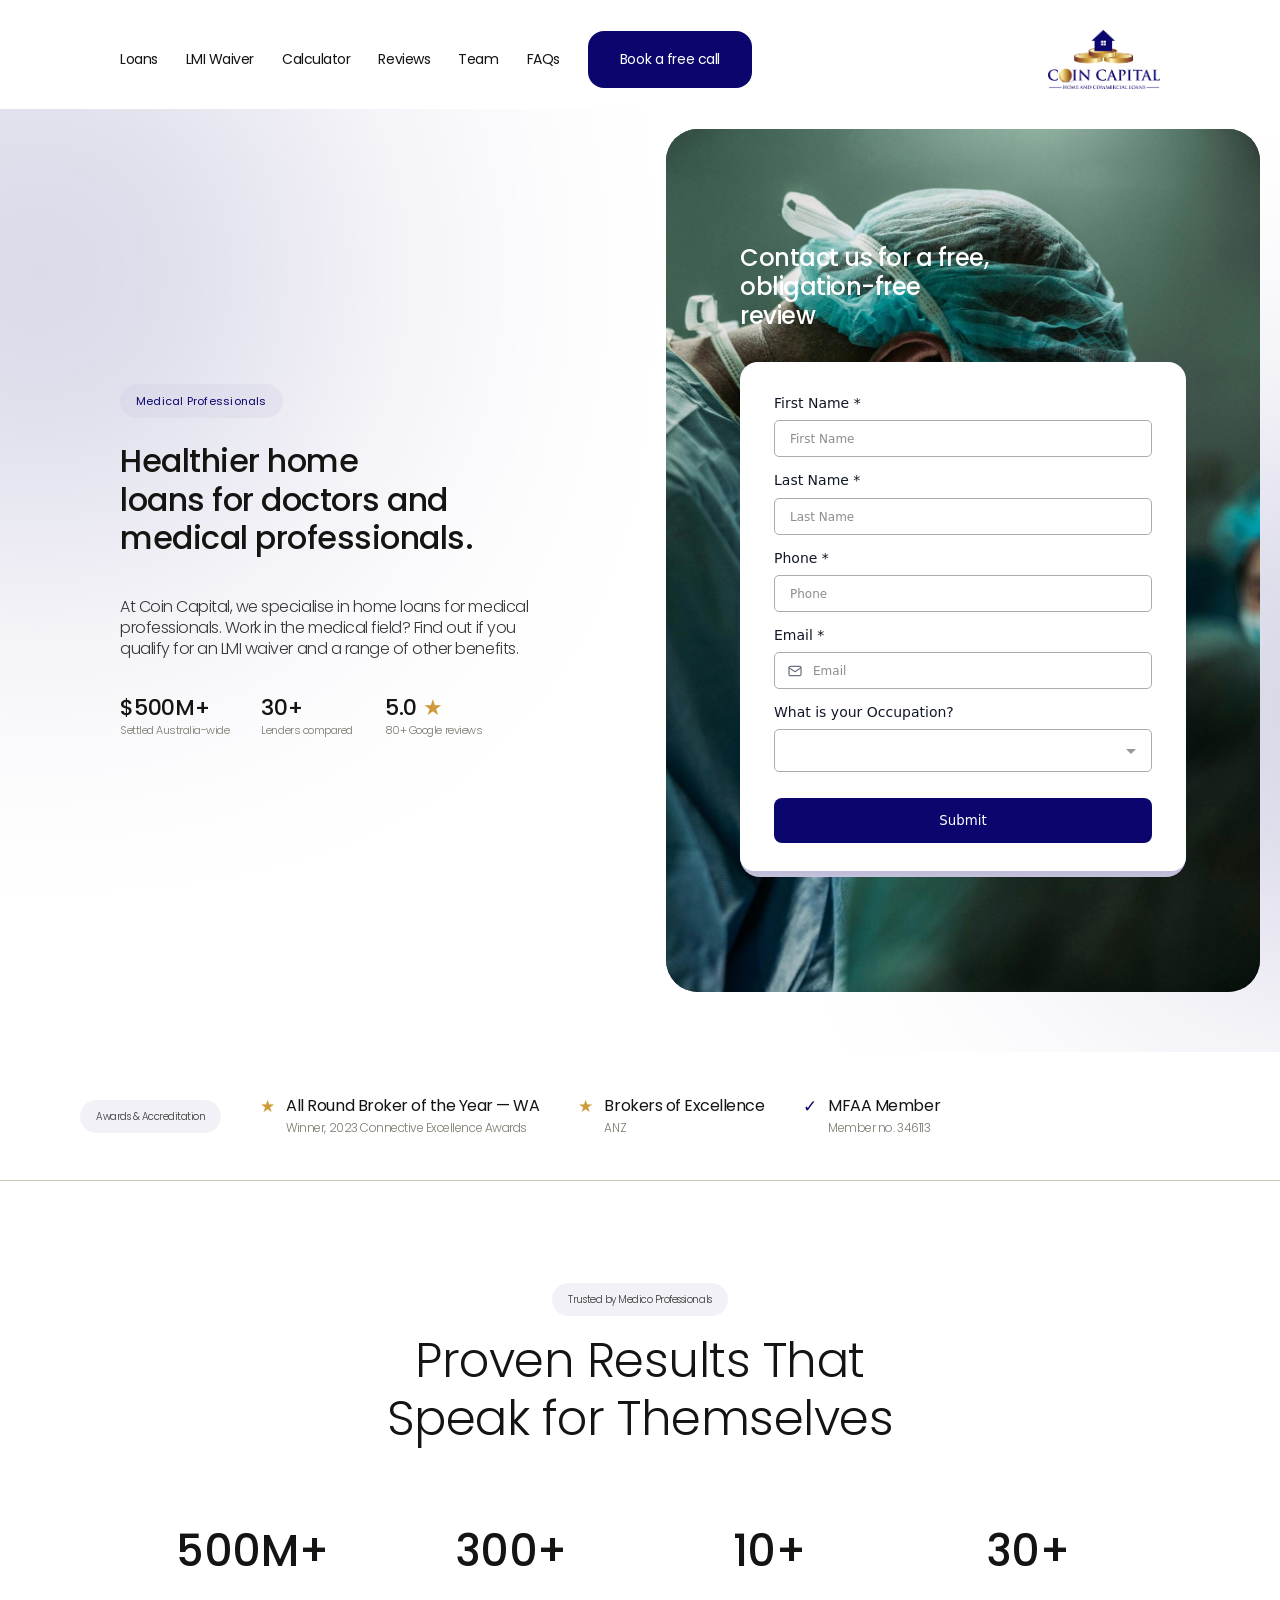
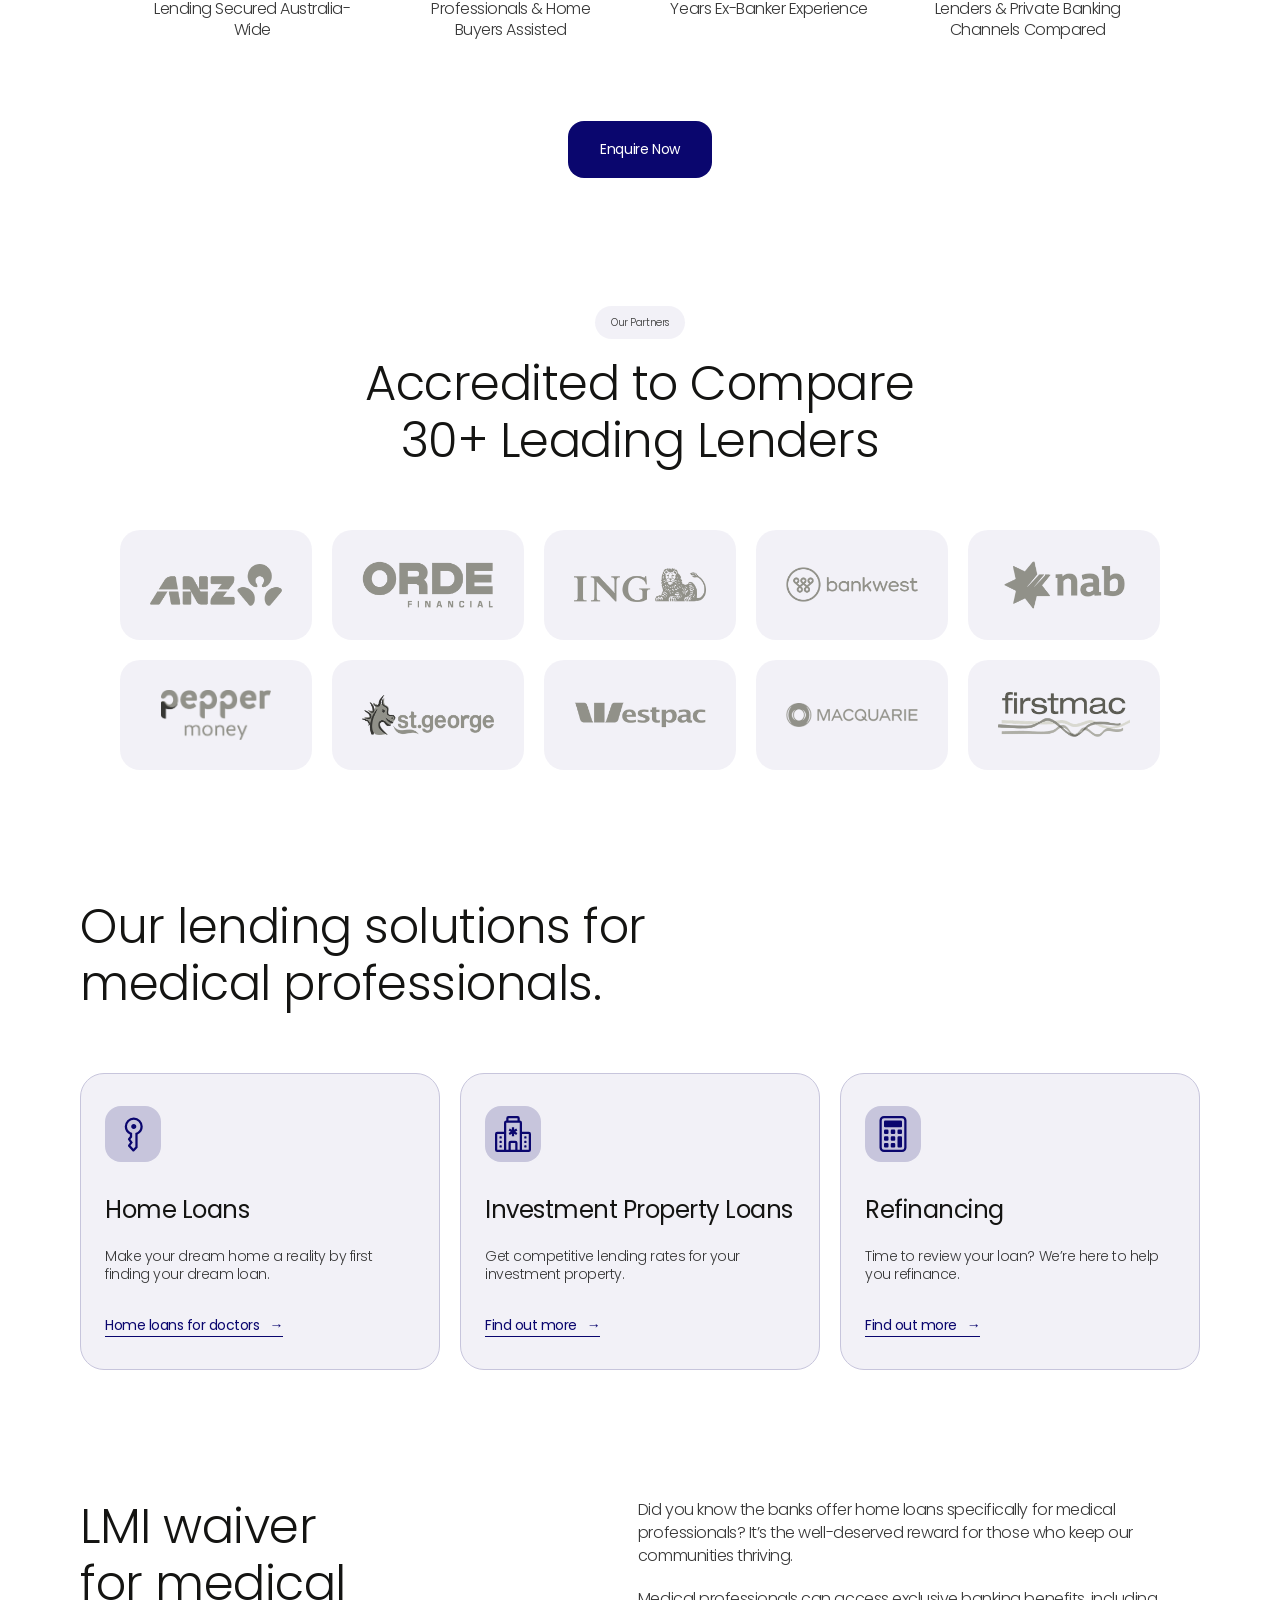
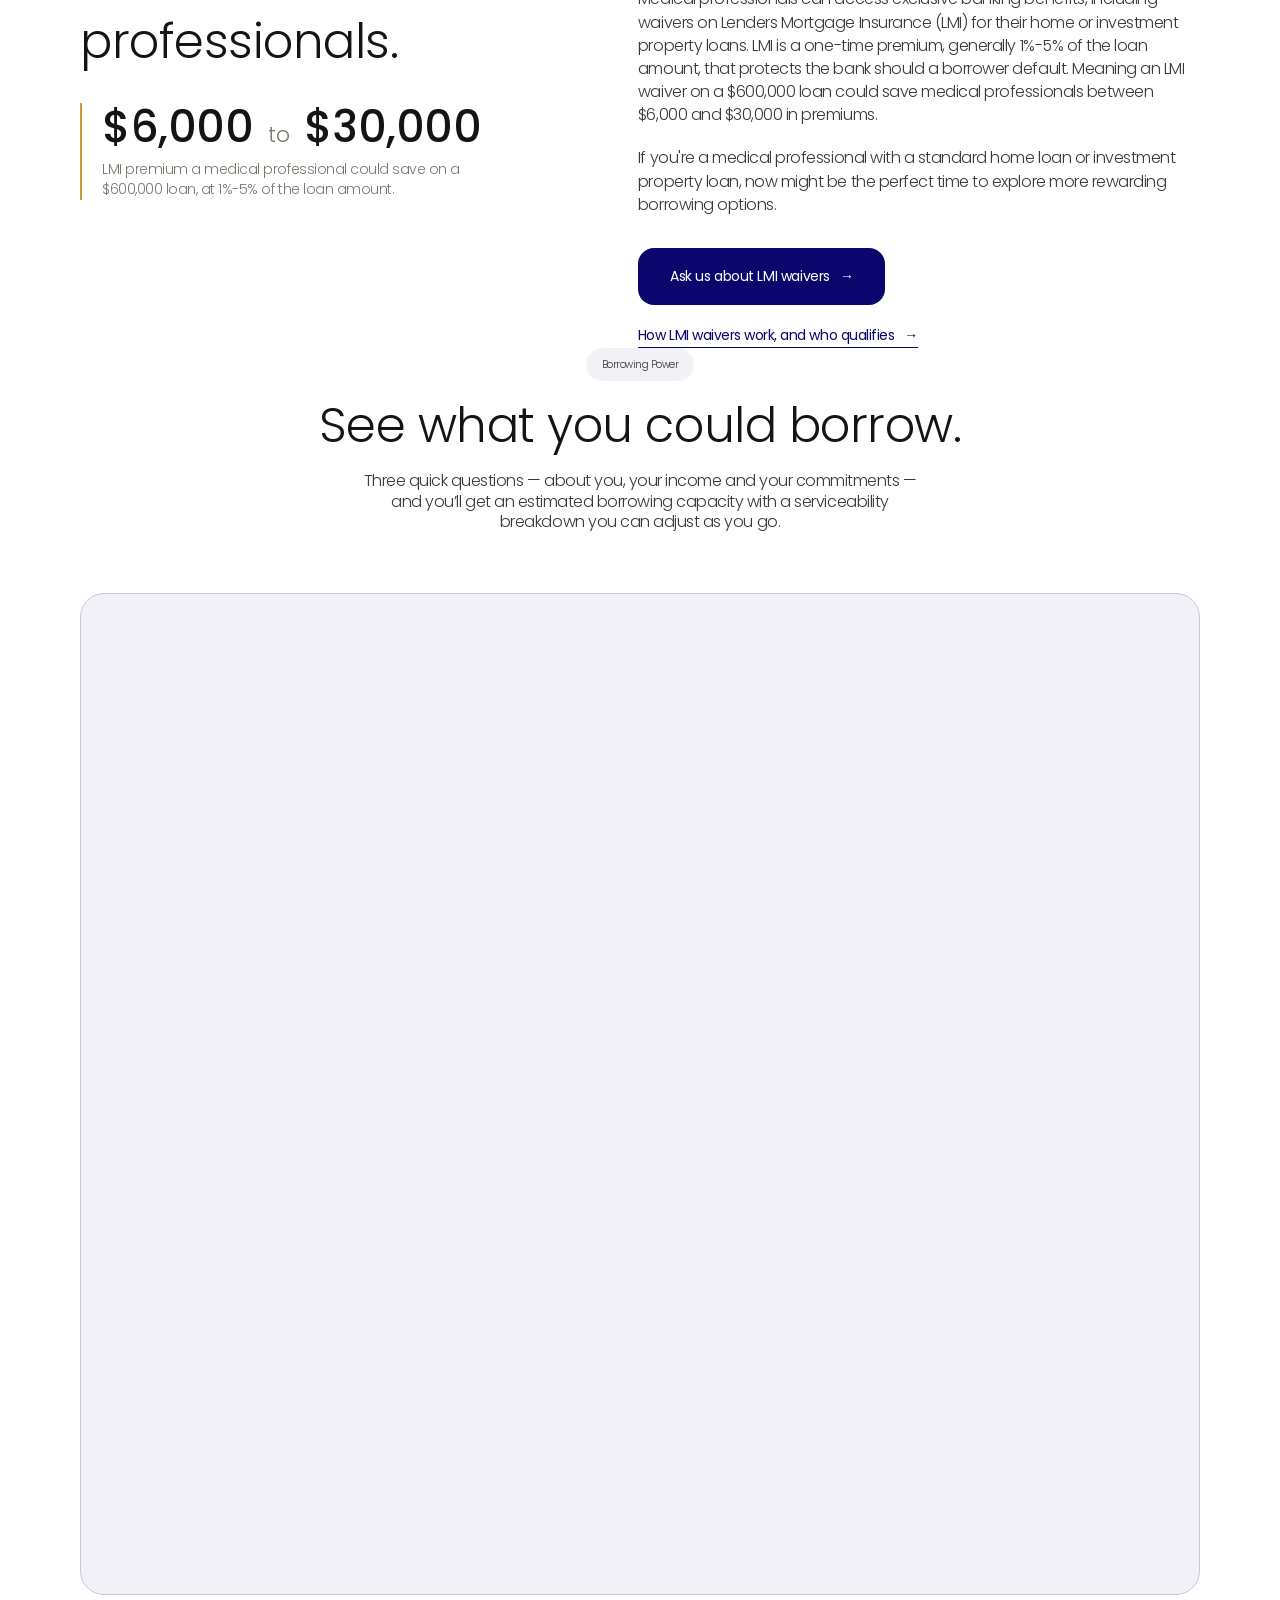
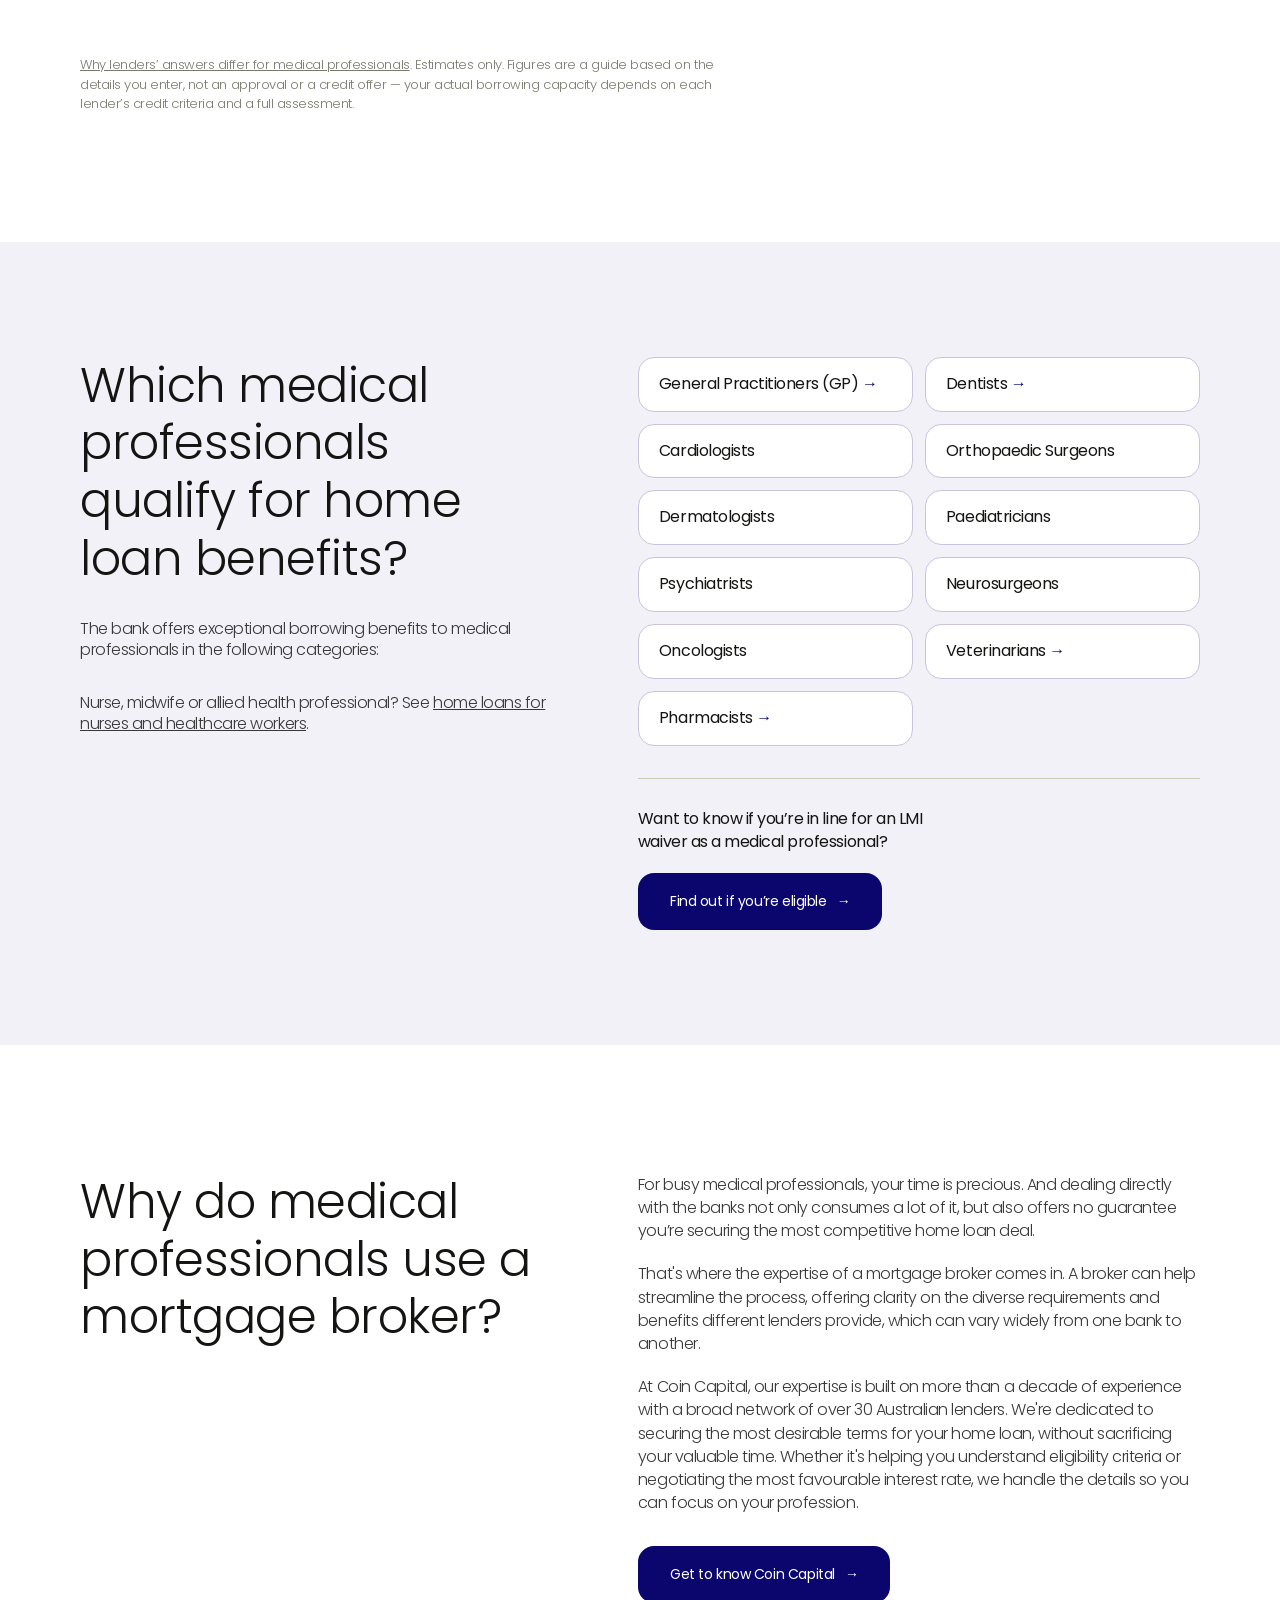
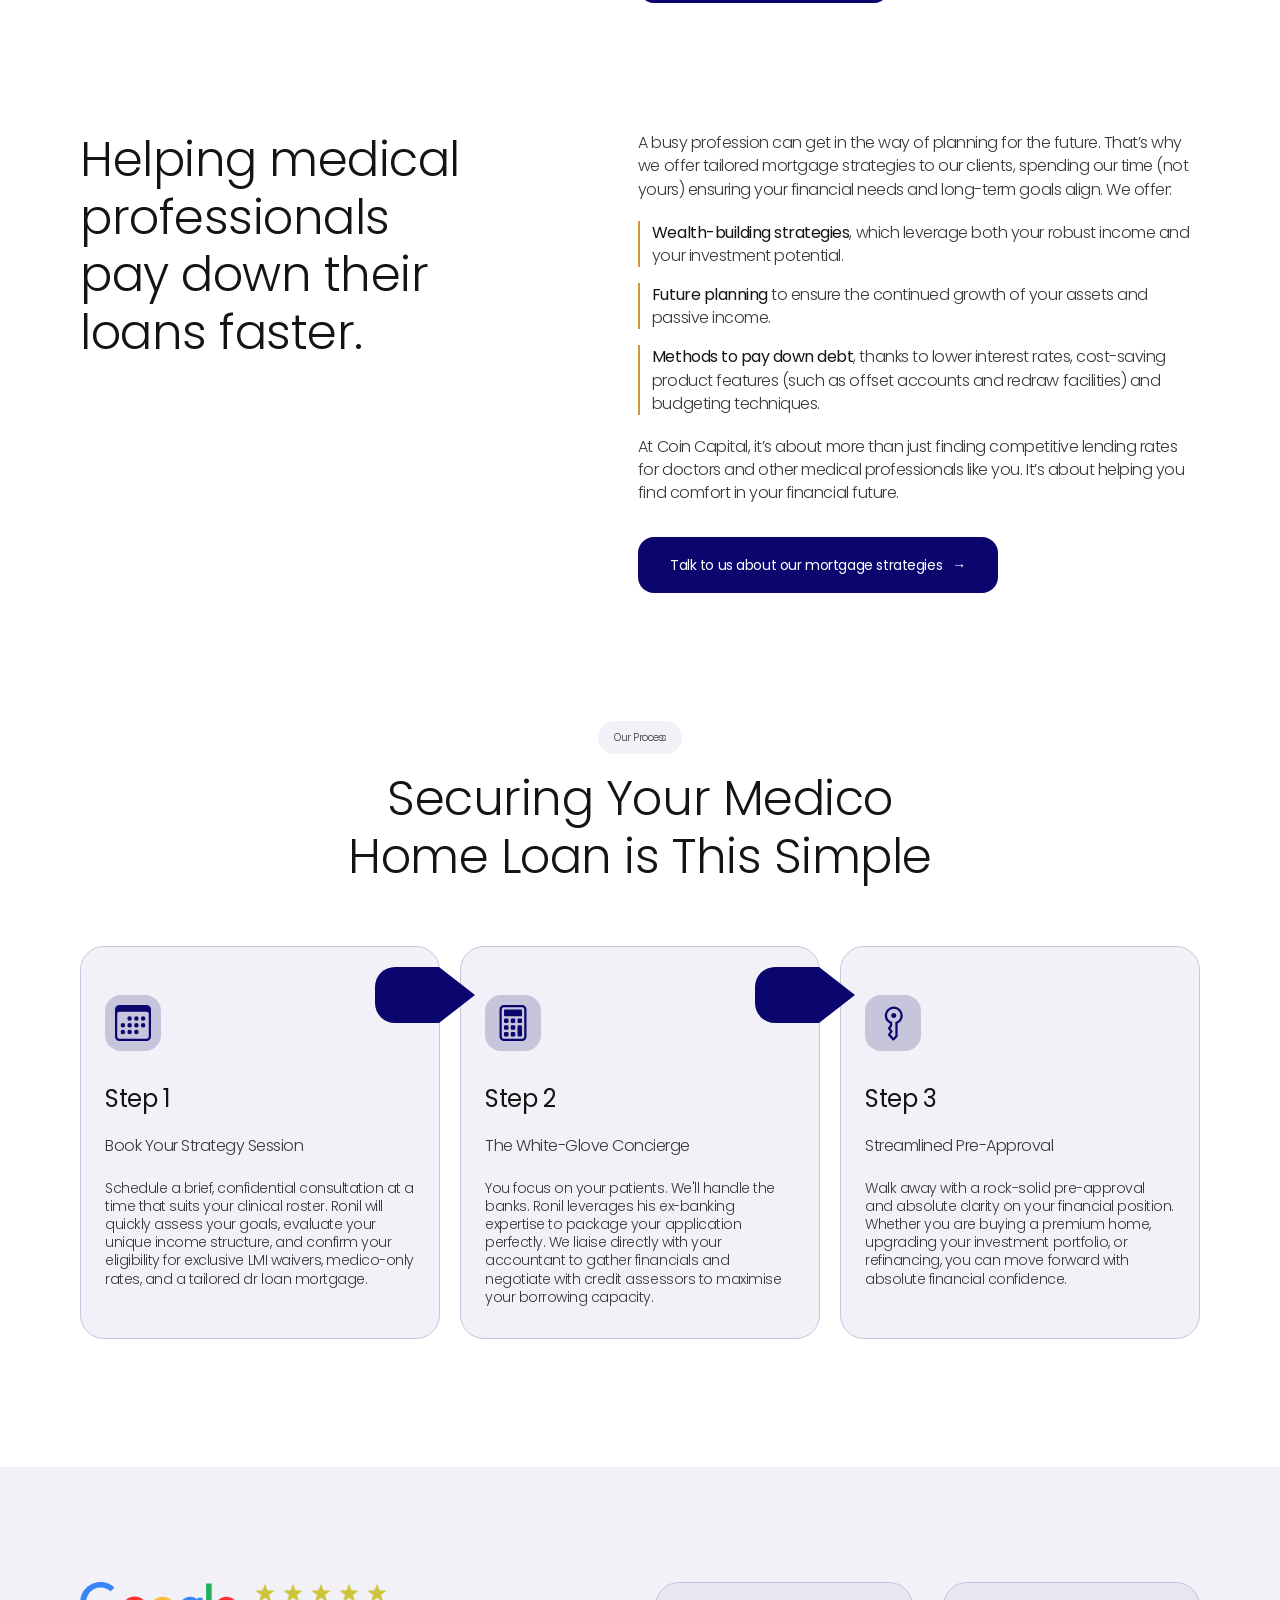
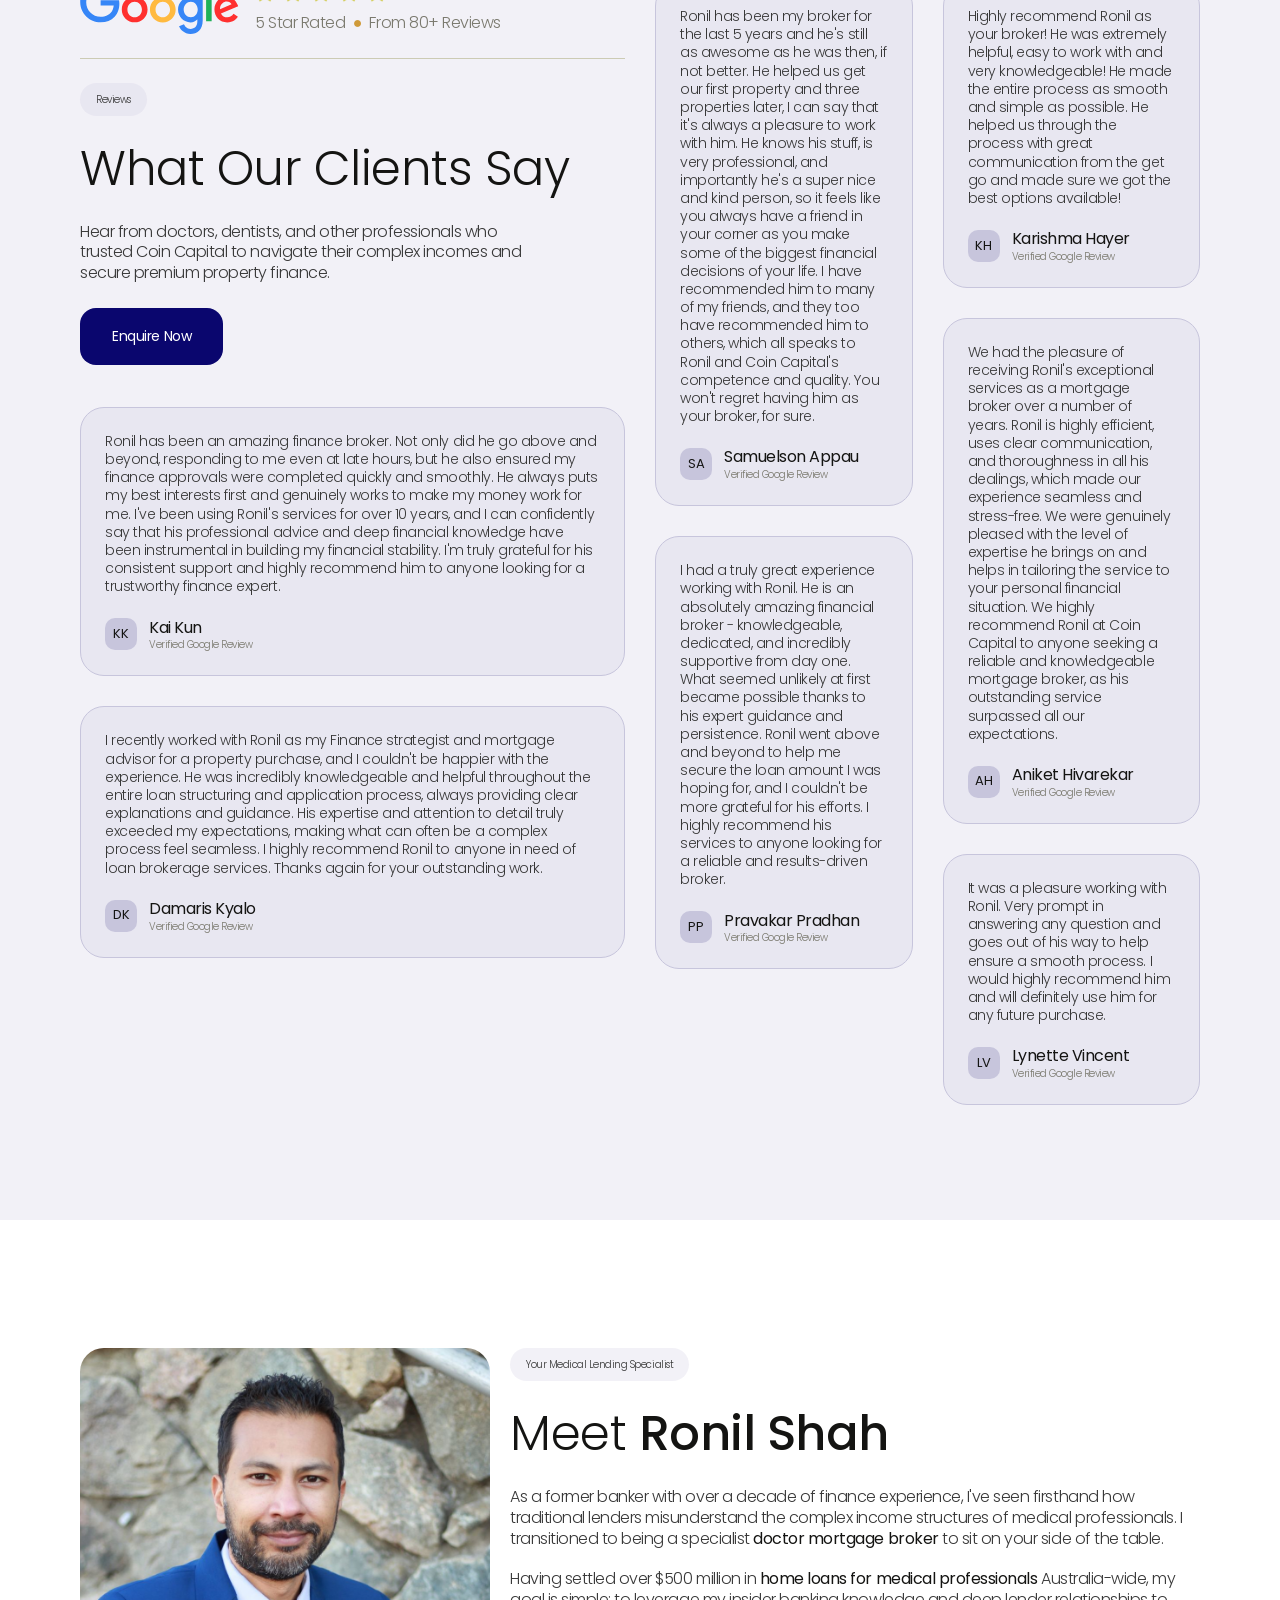
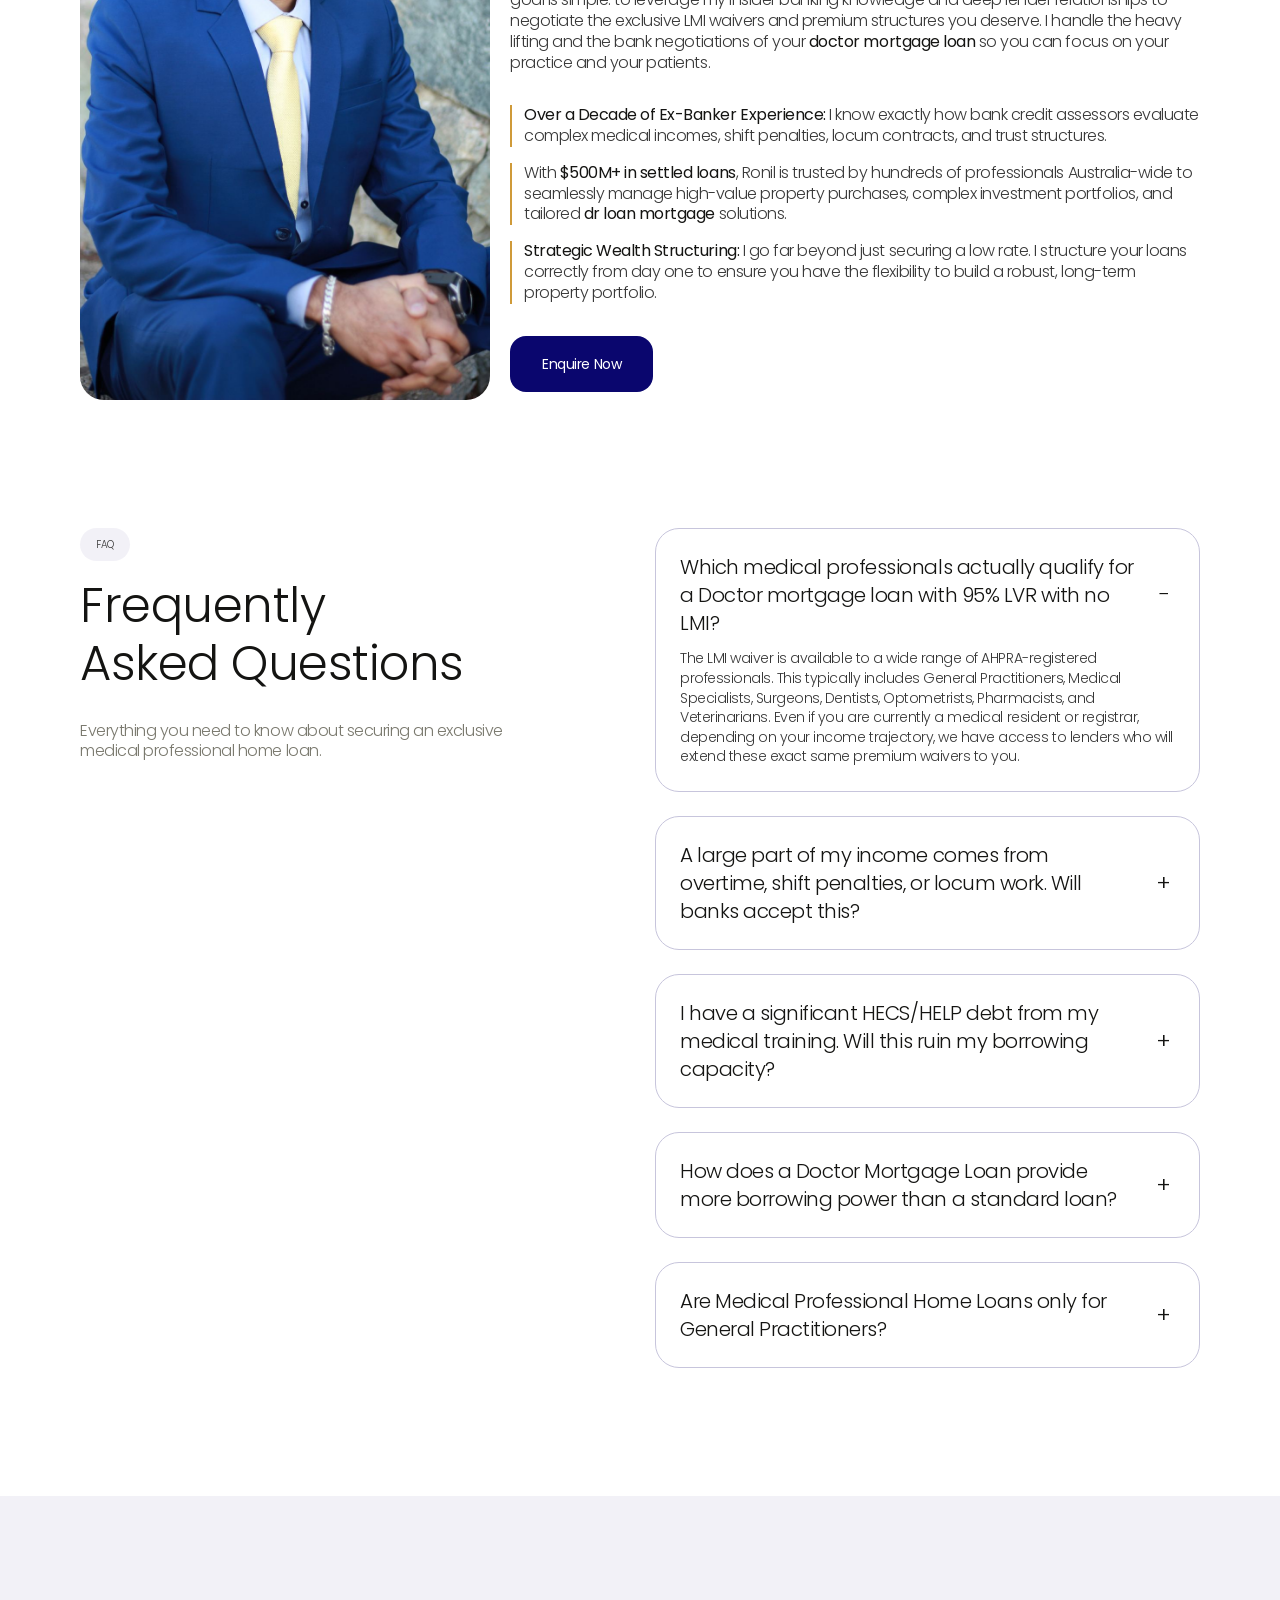
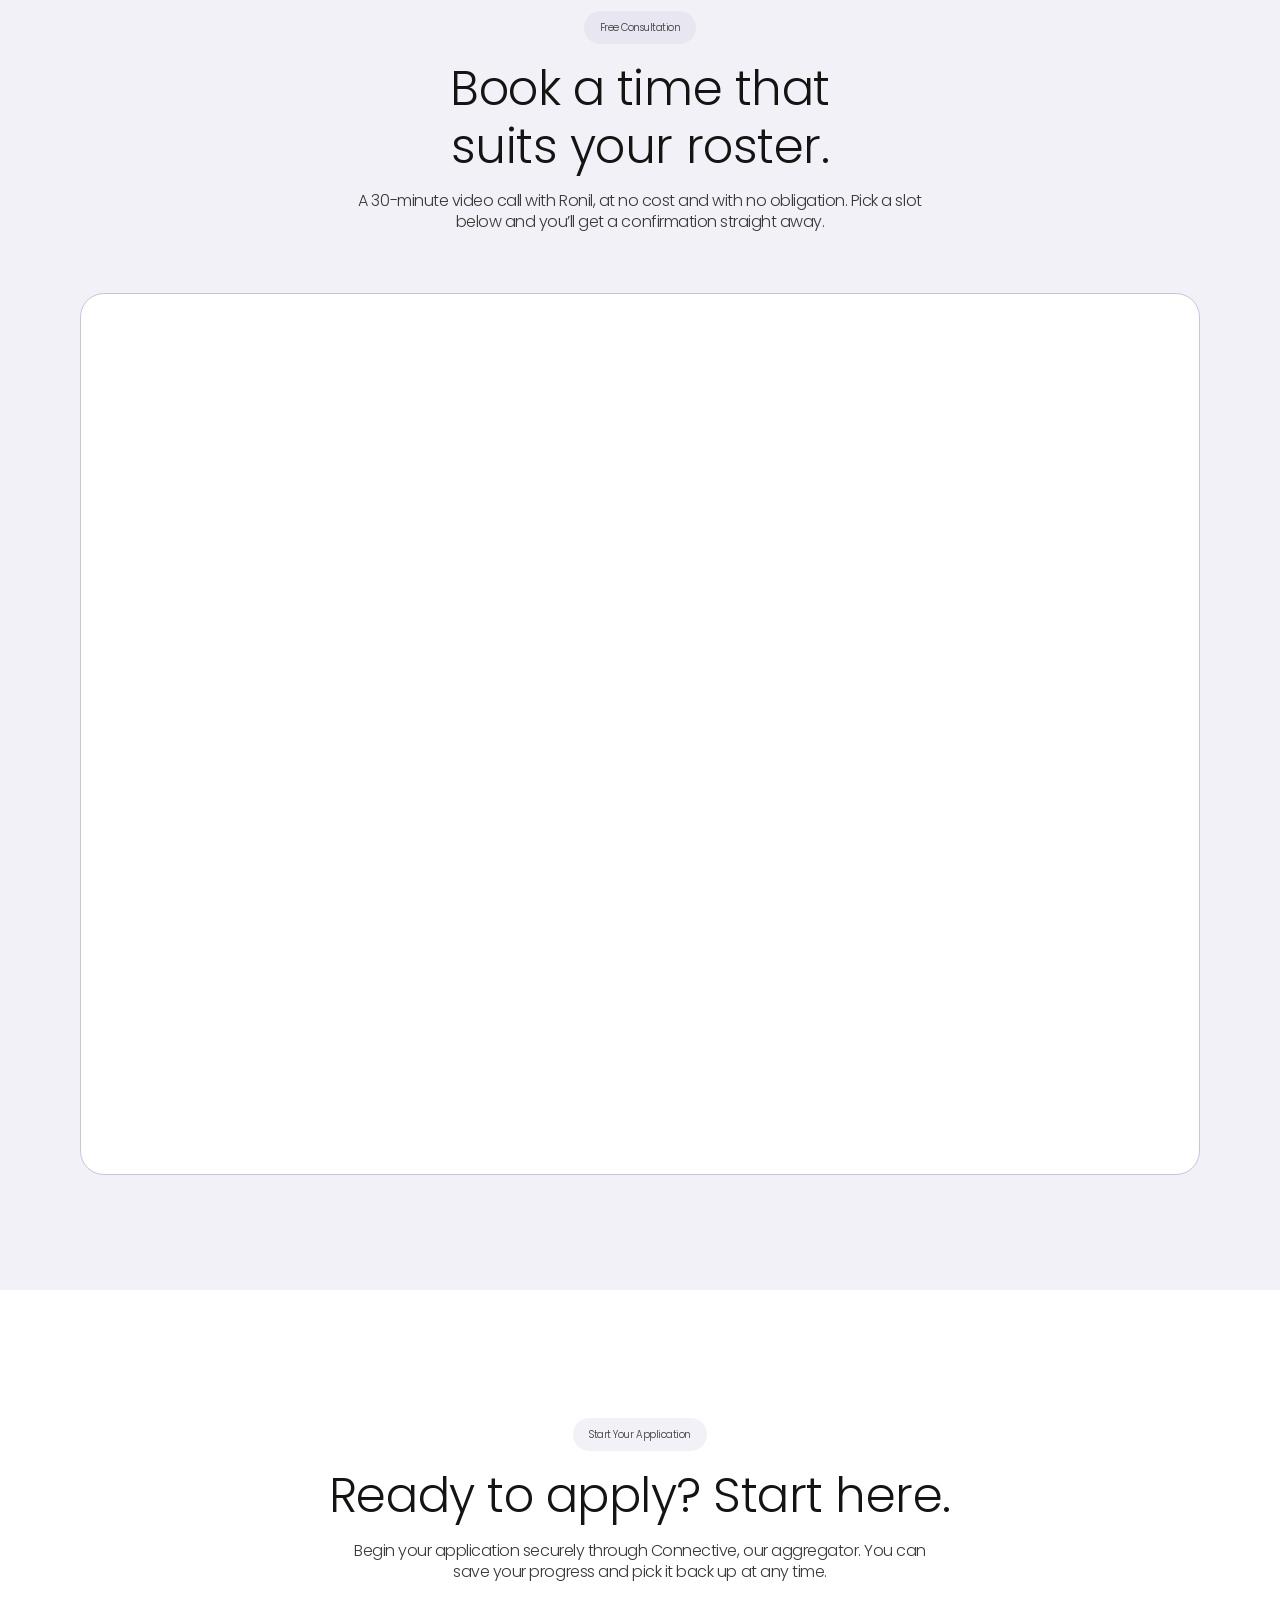
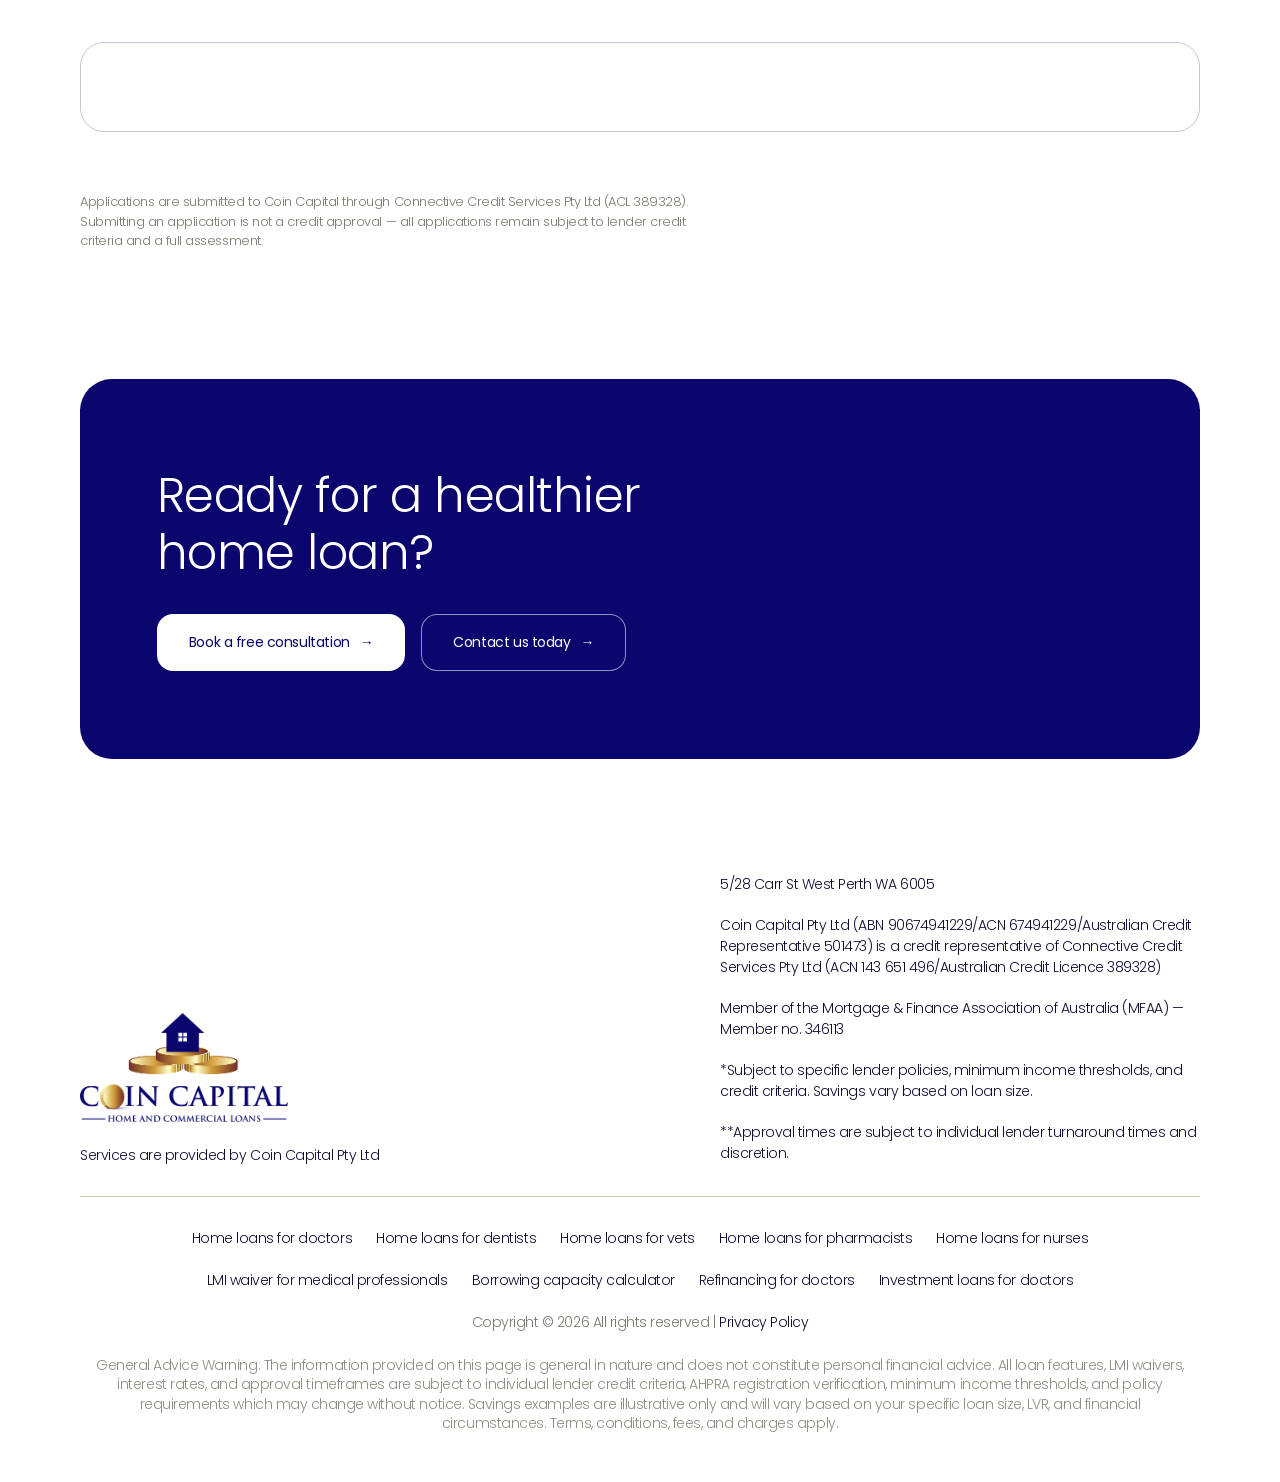
==== commit fbfb5493: "Add LMI waiver, calculator, refinancing and investment pages Semrush AU volumes: "lmi waiver" 720/mo" ====
--- a/index.html
+++ b/index.html
@@ -116,8 +116,8 @@
     <button class="nav-toggle" id="nav-toggle" type="button" aria-expanded="false" aria-controls="nav-links" aria-label="Menu"><span></span></button>
     <div class="nav-links" id="nav-links">
       <a href="#solutions">Loans</a>
-      <a href="#lmi">LMI Waiver</a>
-      <a href="#calculator">Calculator</a>
+      <a href="/lmi-waiver">LMI Waiver</a>
+      <a href="/borrowing-capacity-calculator">Calculator</a>
       <a href="#testimonials">Reviews</a>
       <a href="#founder">Team</a>
       <a href="#faq">FAQs</a>
@@ -272,13 +272,13 @@
           <span class="icon-tile"><img src="assets/icon-practice.svg" alt=""></span>
           <div class="card-text"><h3>Investment Property Loans</h3>
           <p>Get competitive lending rates for your investment property.</p></div>
-          <a class="more" href="#contact">Find out more</a>
+          <a class="more" href="/investment-loans-for-doctors">Find out more</a>
         </article>
         <article class="card">
           <span class="icon-tile"><img src="assets/icon-calculator.svg" alt=""></span>
           <div class="card-text"><h3>Refinancing</h3>
           <p>Time to review your loan? We’re here to help you refinance.</p></div>
-          <a class="more" href="#contact">Find out more</a>
+          <a class="more" href="/refinancing-for-doctors">Find out more</a>
         </article>
       </div>
     </div>
@@ -299,6 +299,7 @@
         <p>Medical professionals can access exclusive banking benefits, including waivers on Lenders Mortgage Insurance (LMI) for their home or investment property loans. LMI is a one-time premium, generally 1%-5% of the loan amount, that protects the bank should a borrower default. Meaning an LMI waiver on a $600,000 loan could save medical professionals between $6,000 and $30,000 in premiums.</p>
         <p>If you're a medical professional with a standard home loan or investment property loan, now might be the perfect time to explore more rewarding borrowing options.</p>
         <a class="btn arrow" href="#contact">Ask us about LMI waivers</a>
+        <a class="more" href="/lmi-waiver">How LMI waivers work, and who qualifies</a>
       </div>
     </div>
   </section>
@@ -321,7 +322,7 @@
           <a class="btn arrow" href="https://lsbroker.com.au/borrowing.html?broker=9ecff722-2fa7-4bd2-bbba-3ab63f3109eb" target="_blank" rel="noopener">Open the calculator</a>
         </div>
       </div>
-      <p class="embed-note">Estimates only. Figures are a guide based on the details you enter, not an approval or a credit offer — your actual borrowing capacity depends on each lender’s credit criteria and a full assessment.</p>
+      <p class="embed-note"><a href="/borrowing-capacity-calculator">Why lenders’ answers differ for medical professionals</a>. Estimates only. Figures are a guide based on the details you enter, not an approval or a credit offer — your actual borrowing capacity depends on each lender’s credit criteria and a full assessment.</p>
     </div>
   </section>
 
@@ -607,6 +608,12 @@
         <a href="/home-loans-for-pharmacists">Home loans for pharmacists</a>
         <a href="/home-loans-for-nurses">Home loans for nurses</a>
       </nav>
+      <nav class="footer-links" aria-label="Loans and tools">
+        <a href="/lmi-waiver">LMI waiver for medical professionals</a>
+        <a href="/borrowing-capacity-calculator">Borrowing capacity calculator</a>
+        <a href="/refinancing-for-doctors">Refinancing for doctors</a>
+        <a href="/investment-loans-for-doctors">Investment loans for doctors</a>
+      </nav>
       <p>Copyright © 2026 All rights reserved | <a href="/privacy-policy">Privacy Policy</a></p>
       <p class="gaw">General Advice Warning: The information provided on this page is general in nature and does not constitute personal financial advice. All loan features, LMI waivers, interest rates, and approval timeframes are subject to individual lender credit criteria, AHPRA registration verification, minimum income thresholds, and policy requirements which may change without notice. Savings examples are illustrative only and will vary based on your specific loan size, LVR, and financial circumstances. Terms, conditions, fees, and charges apply.</p>
     </div>
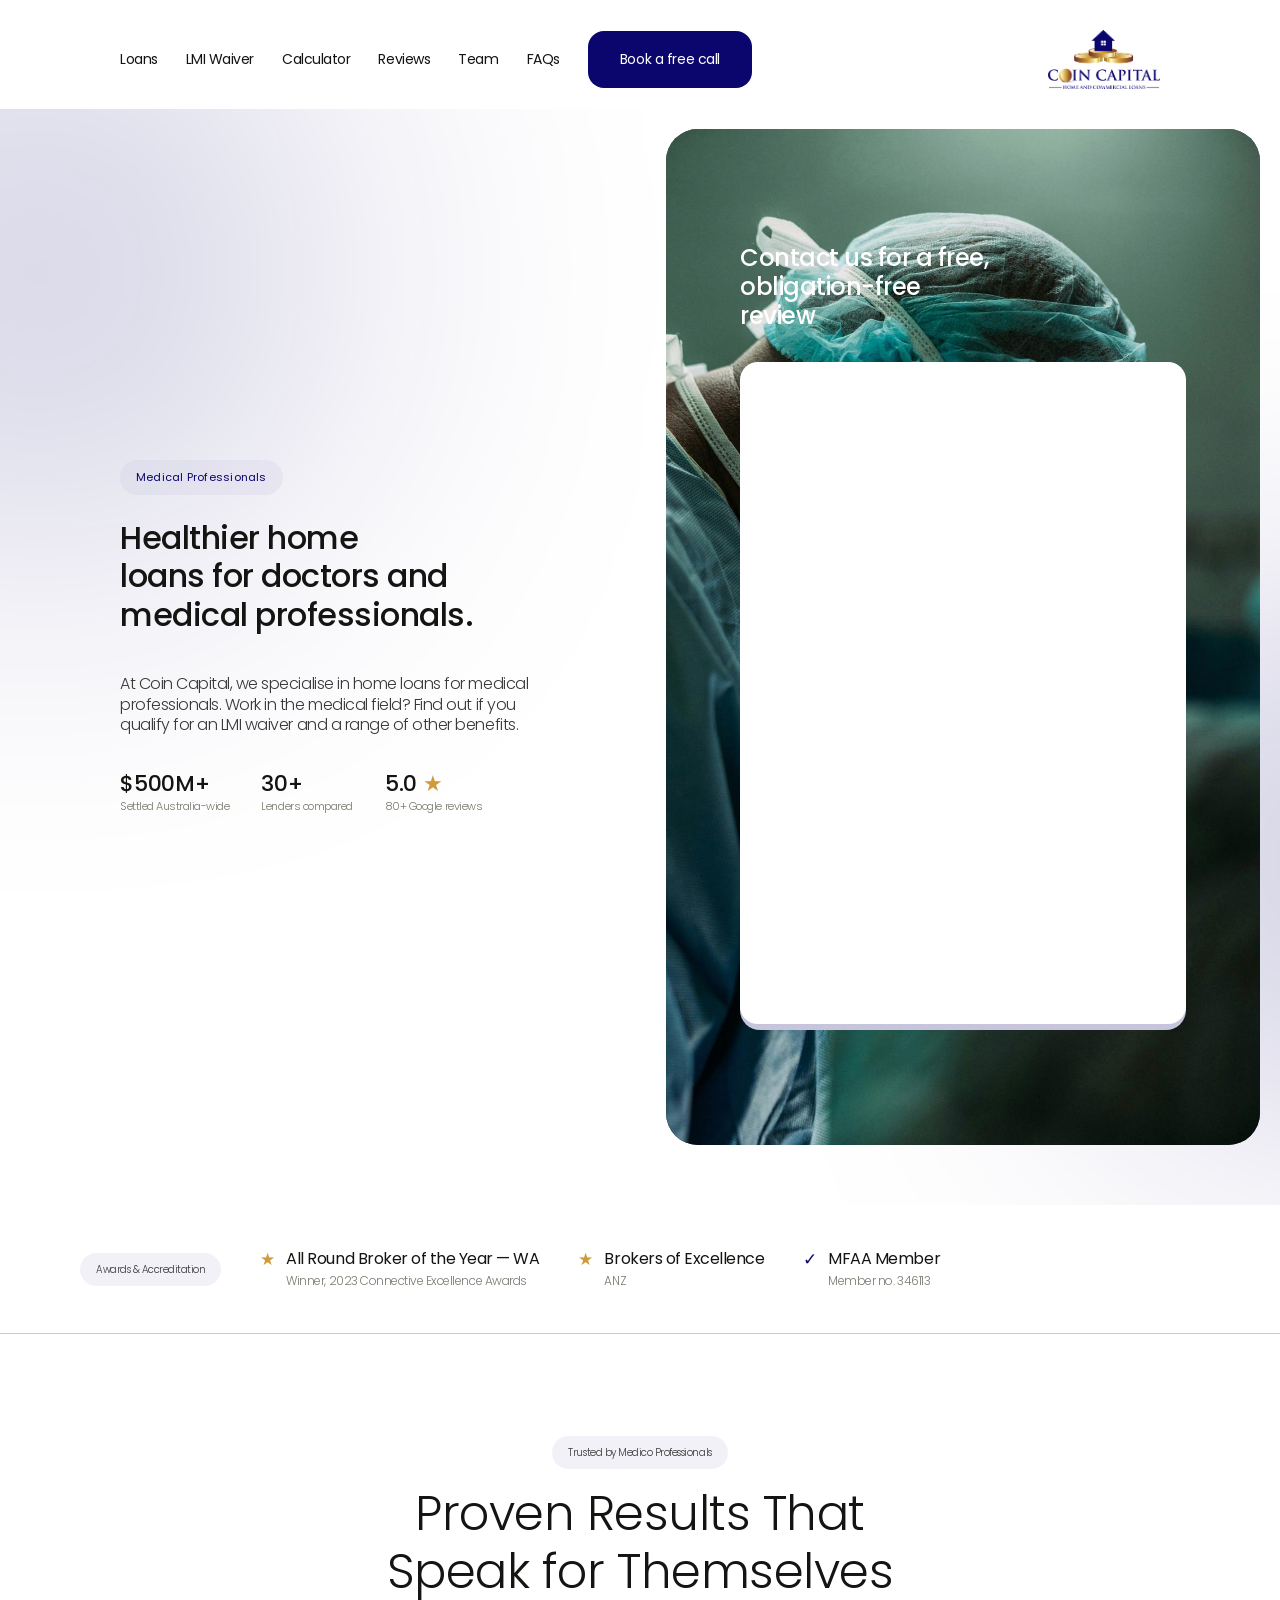
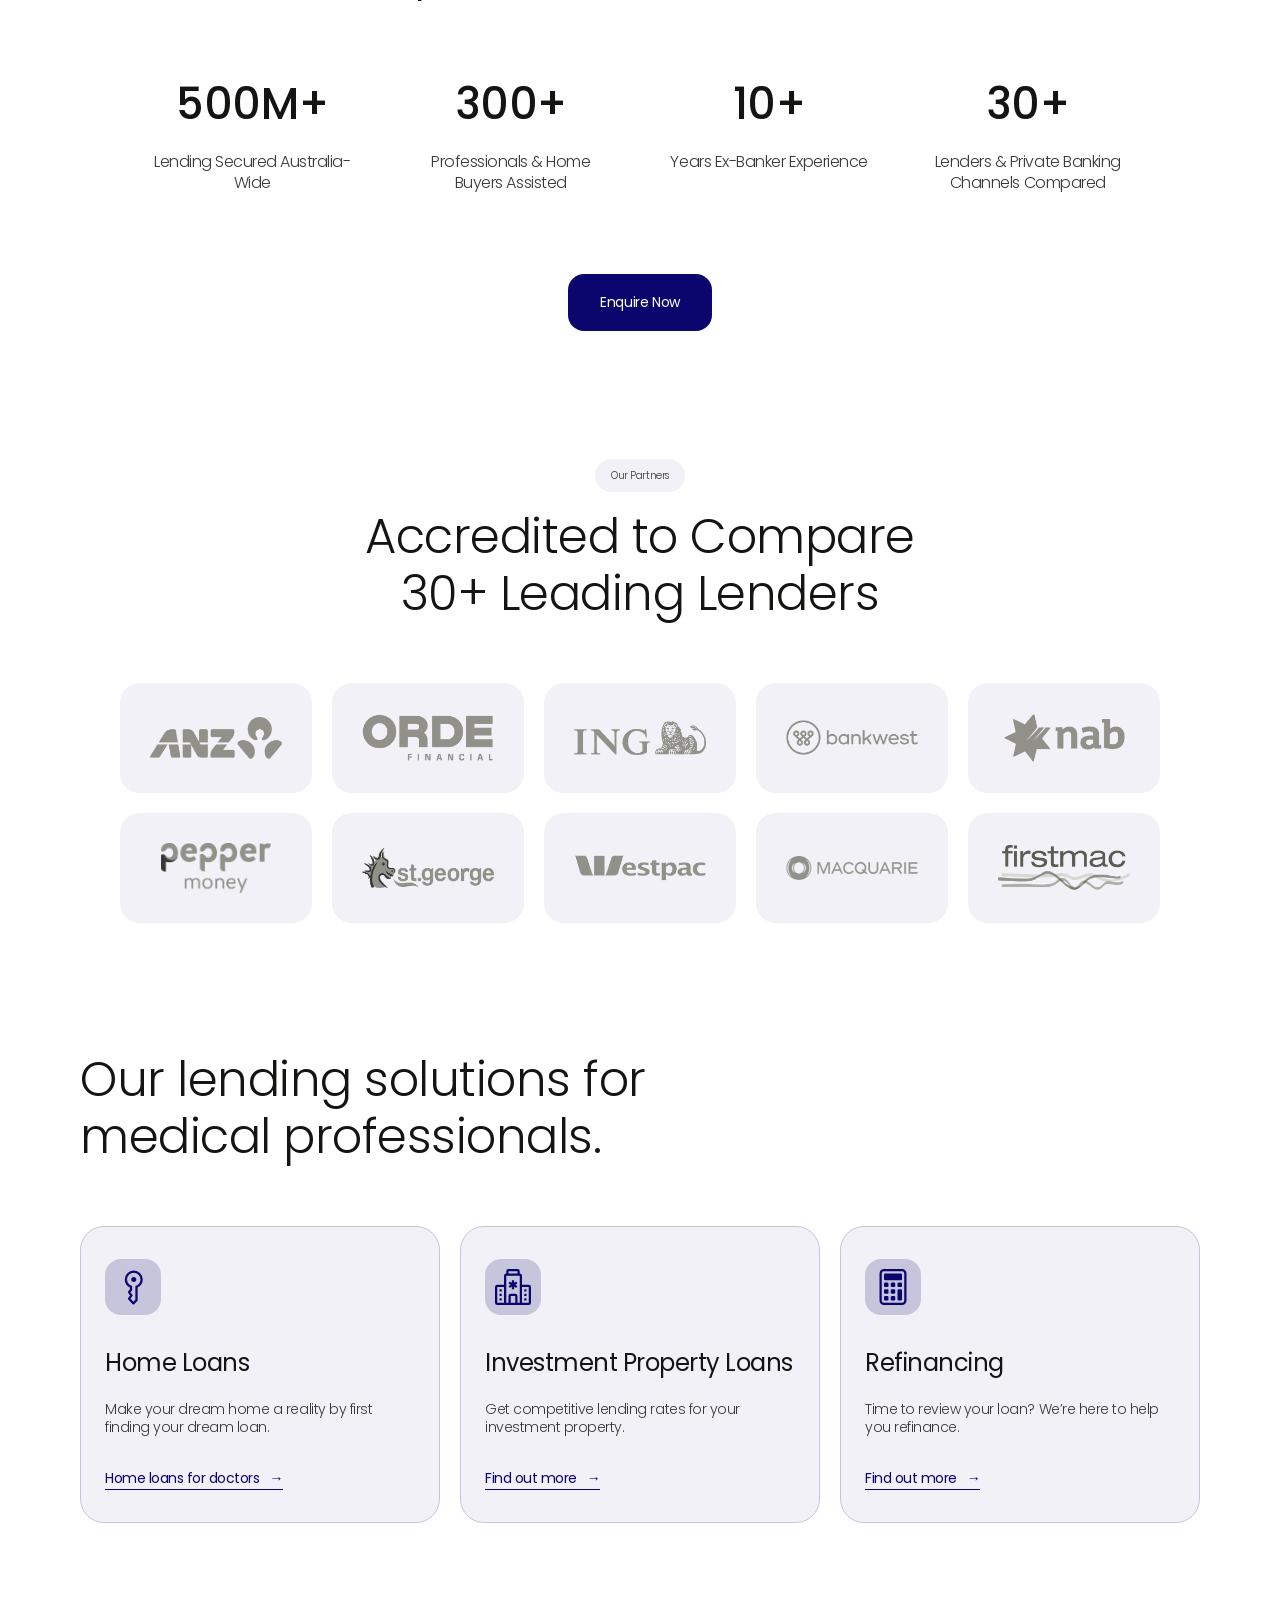
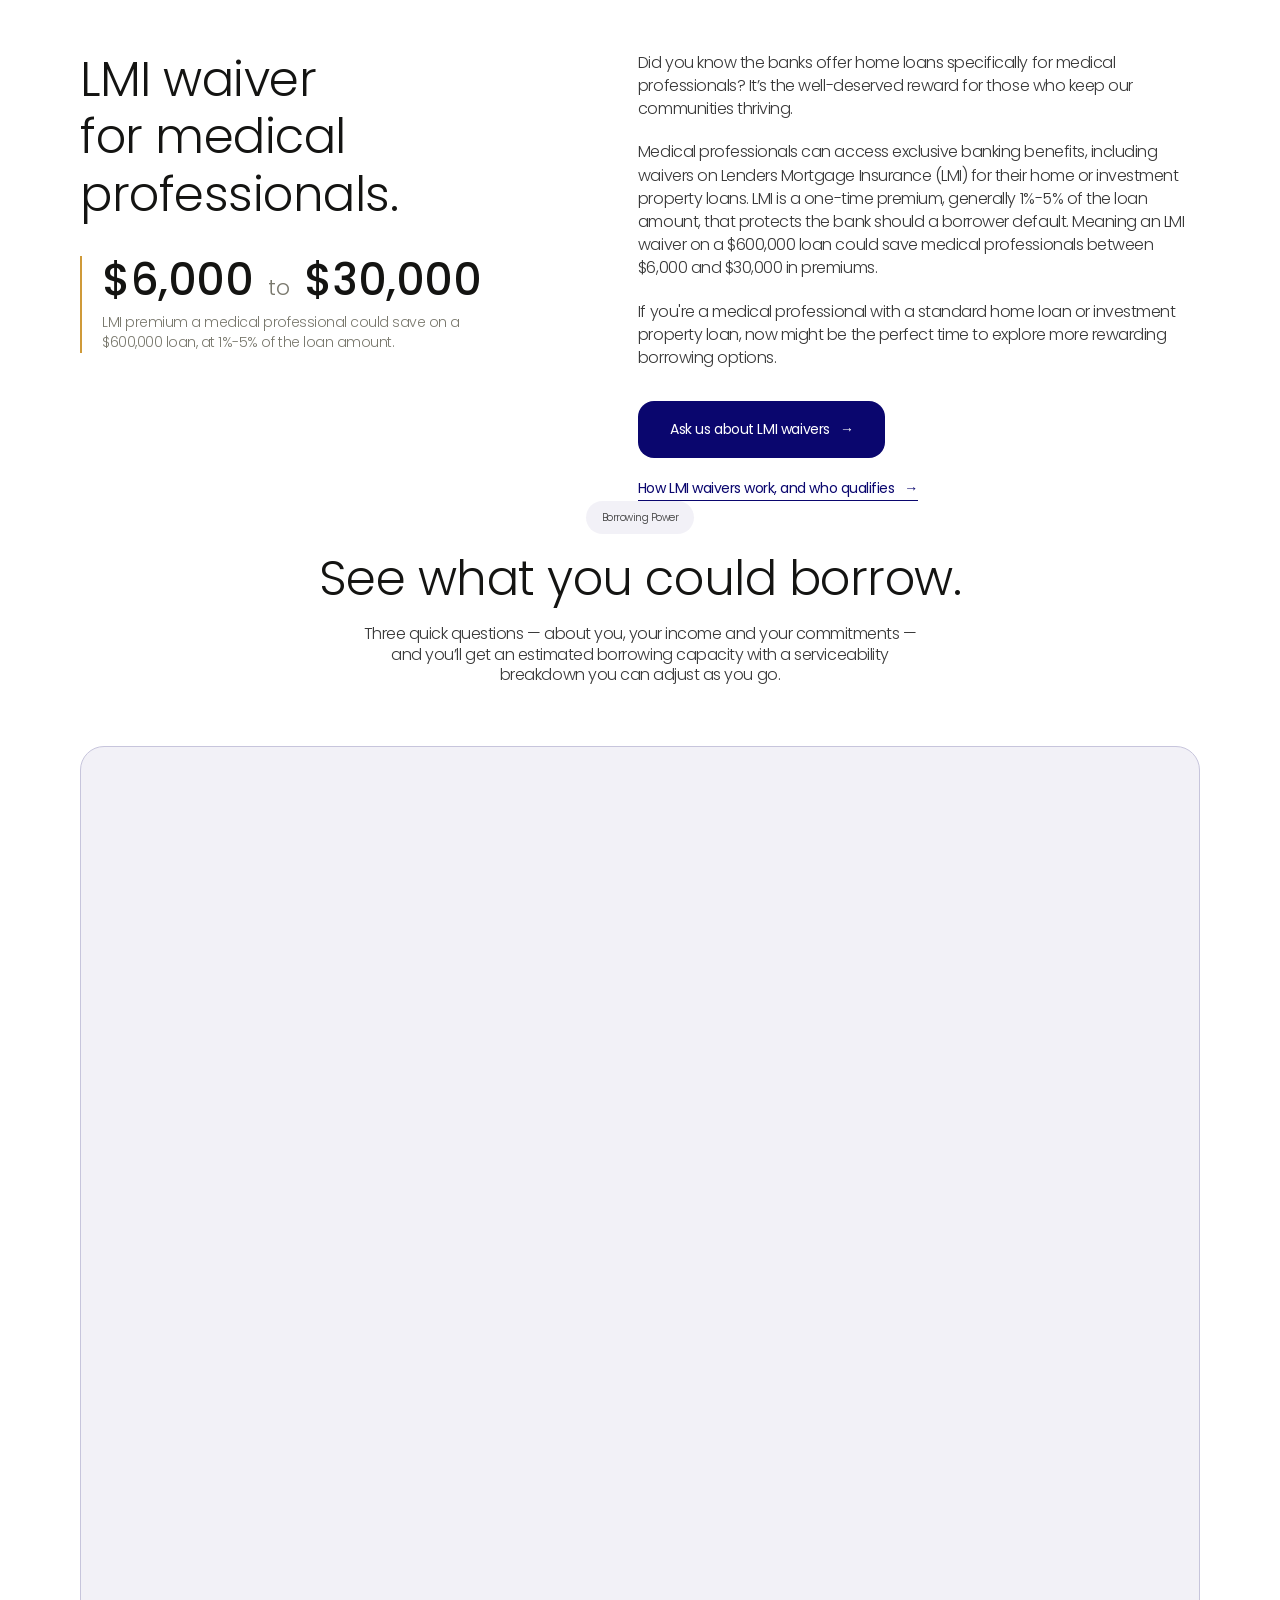
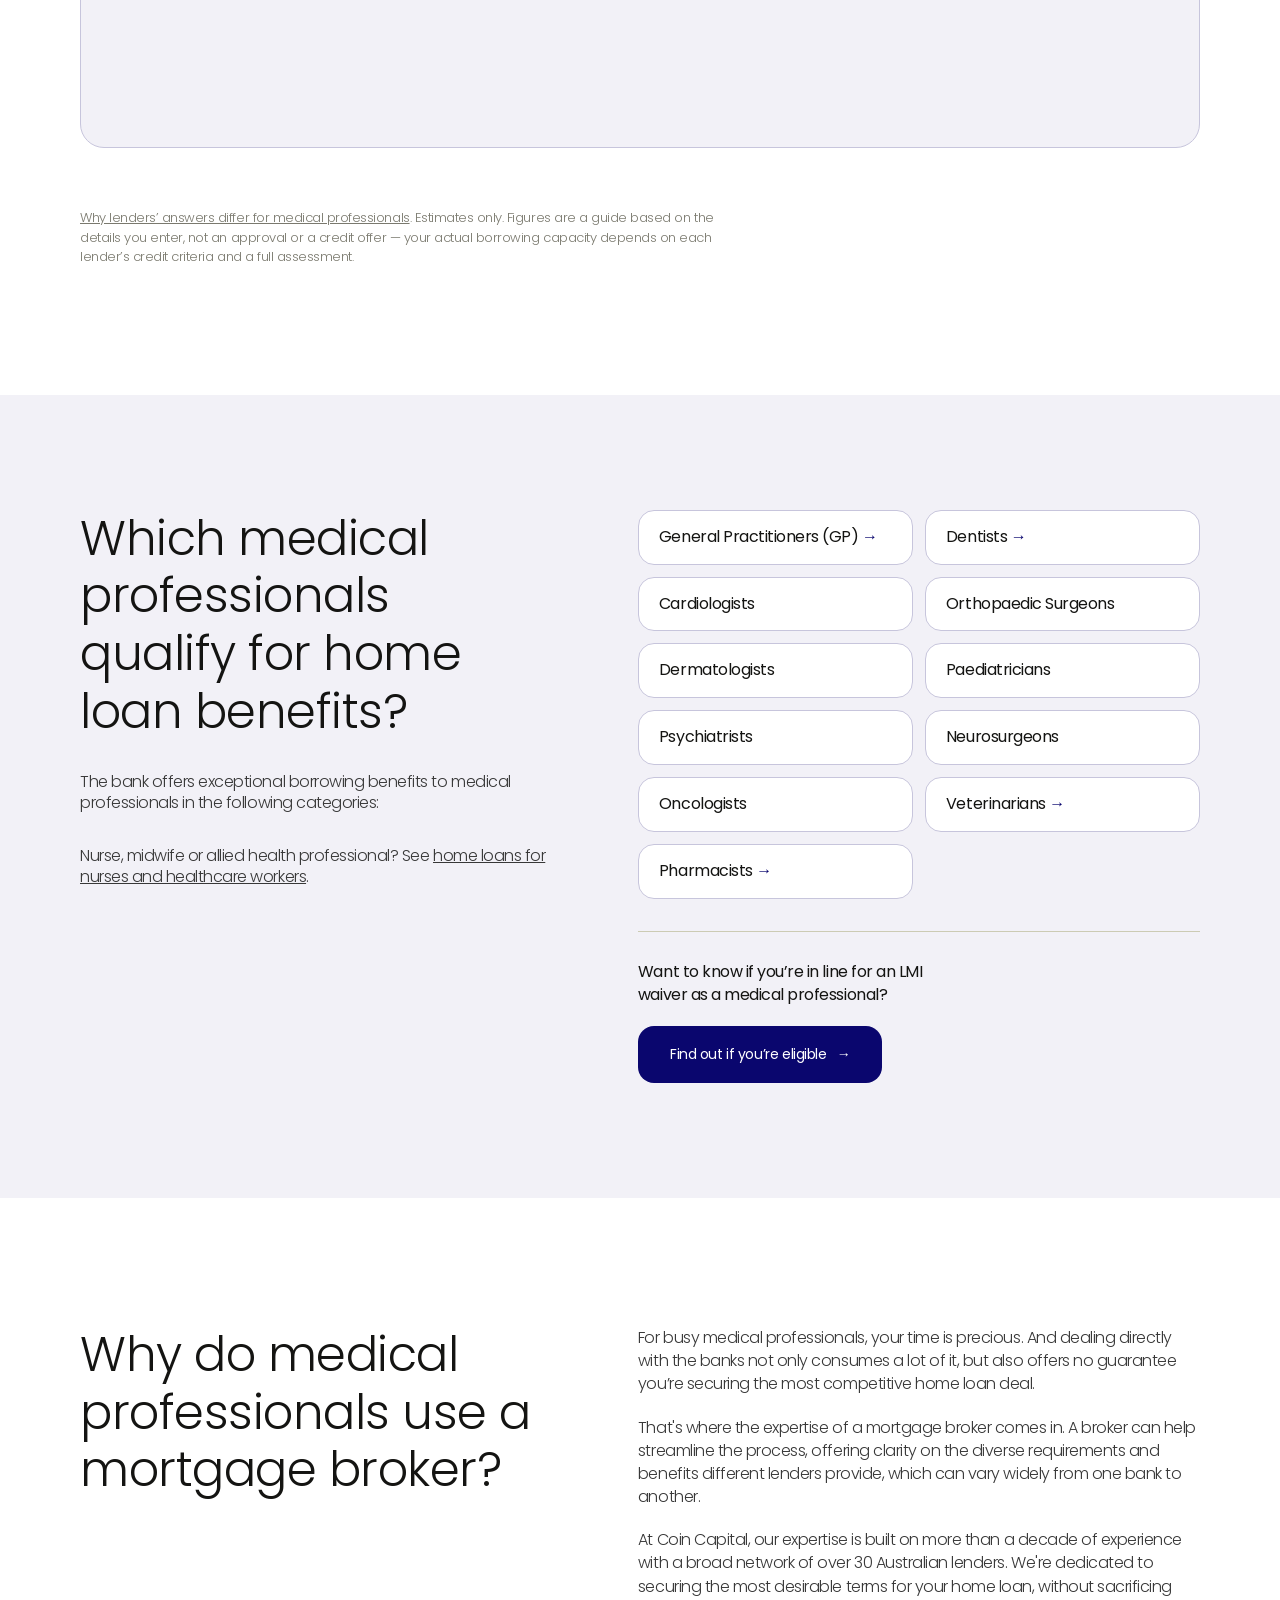
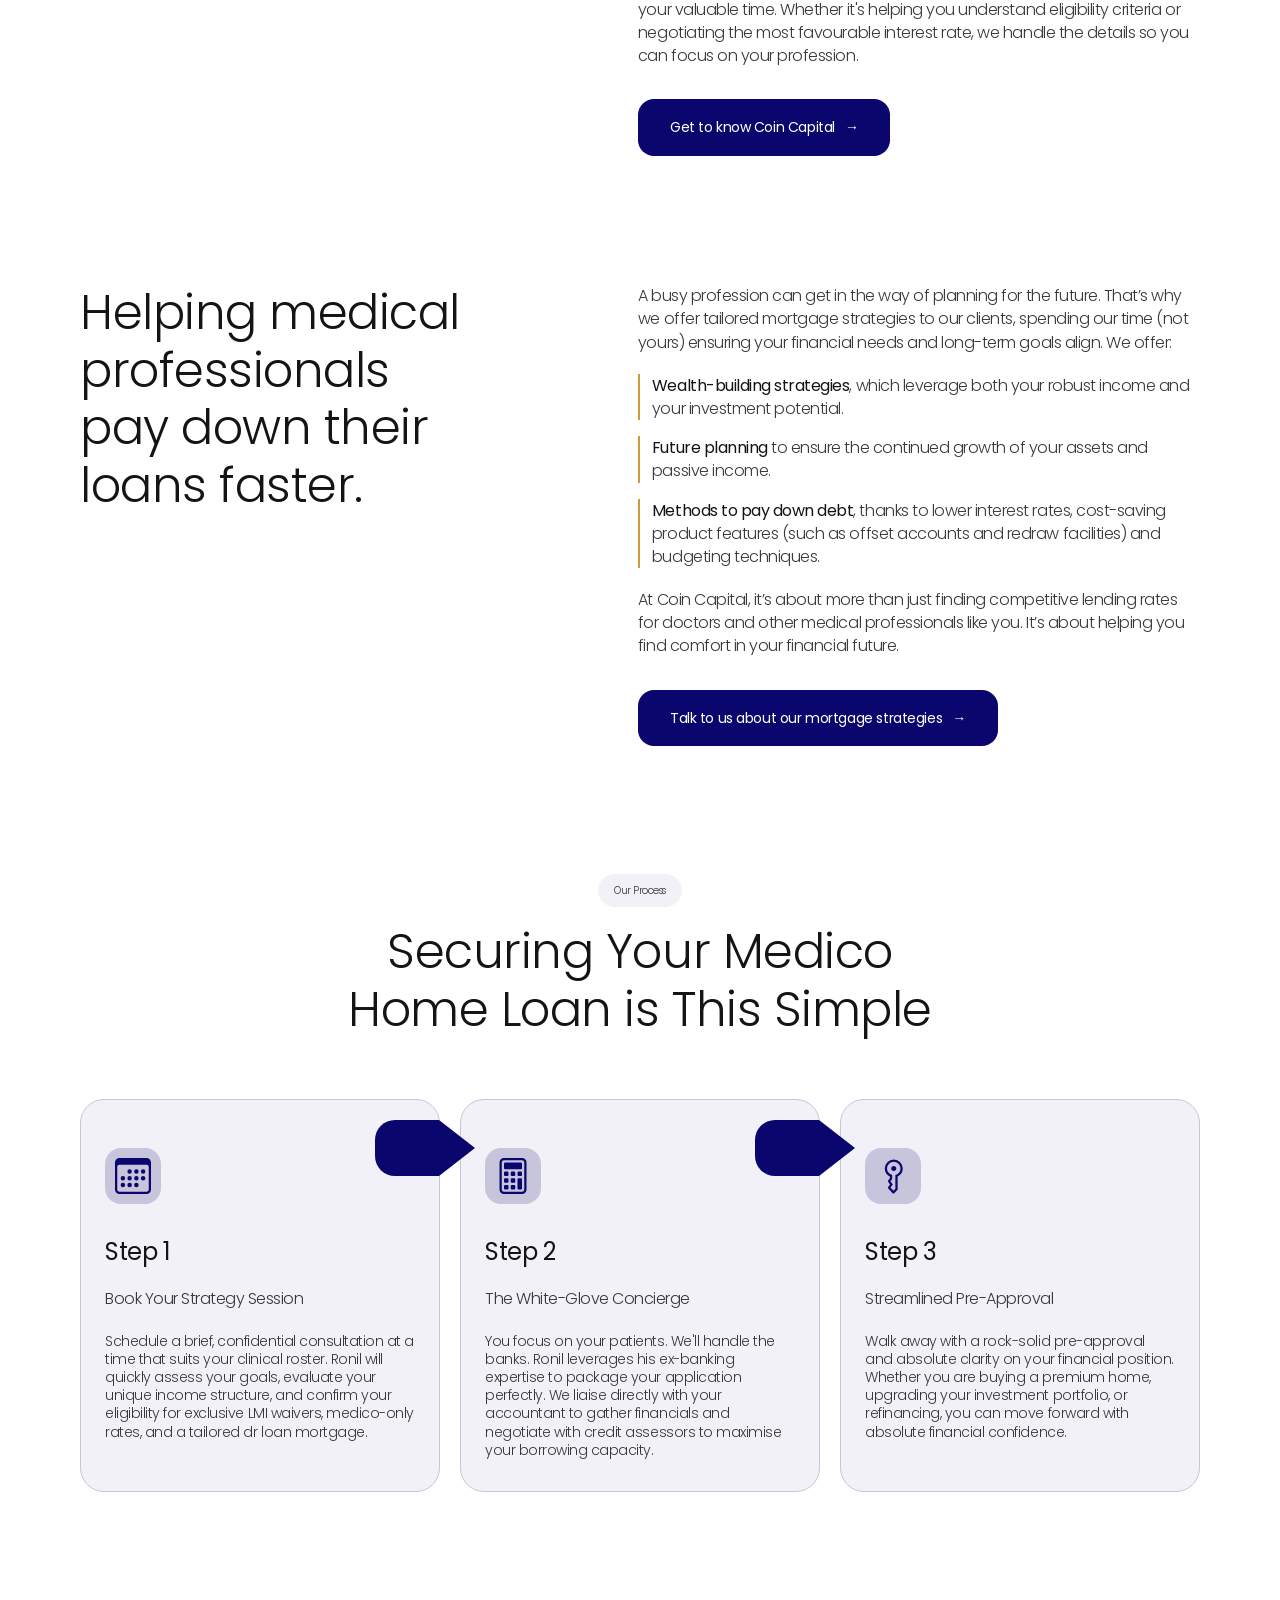
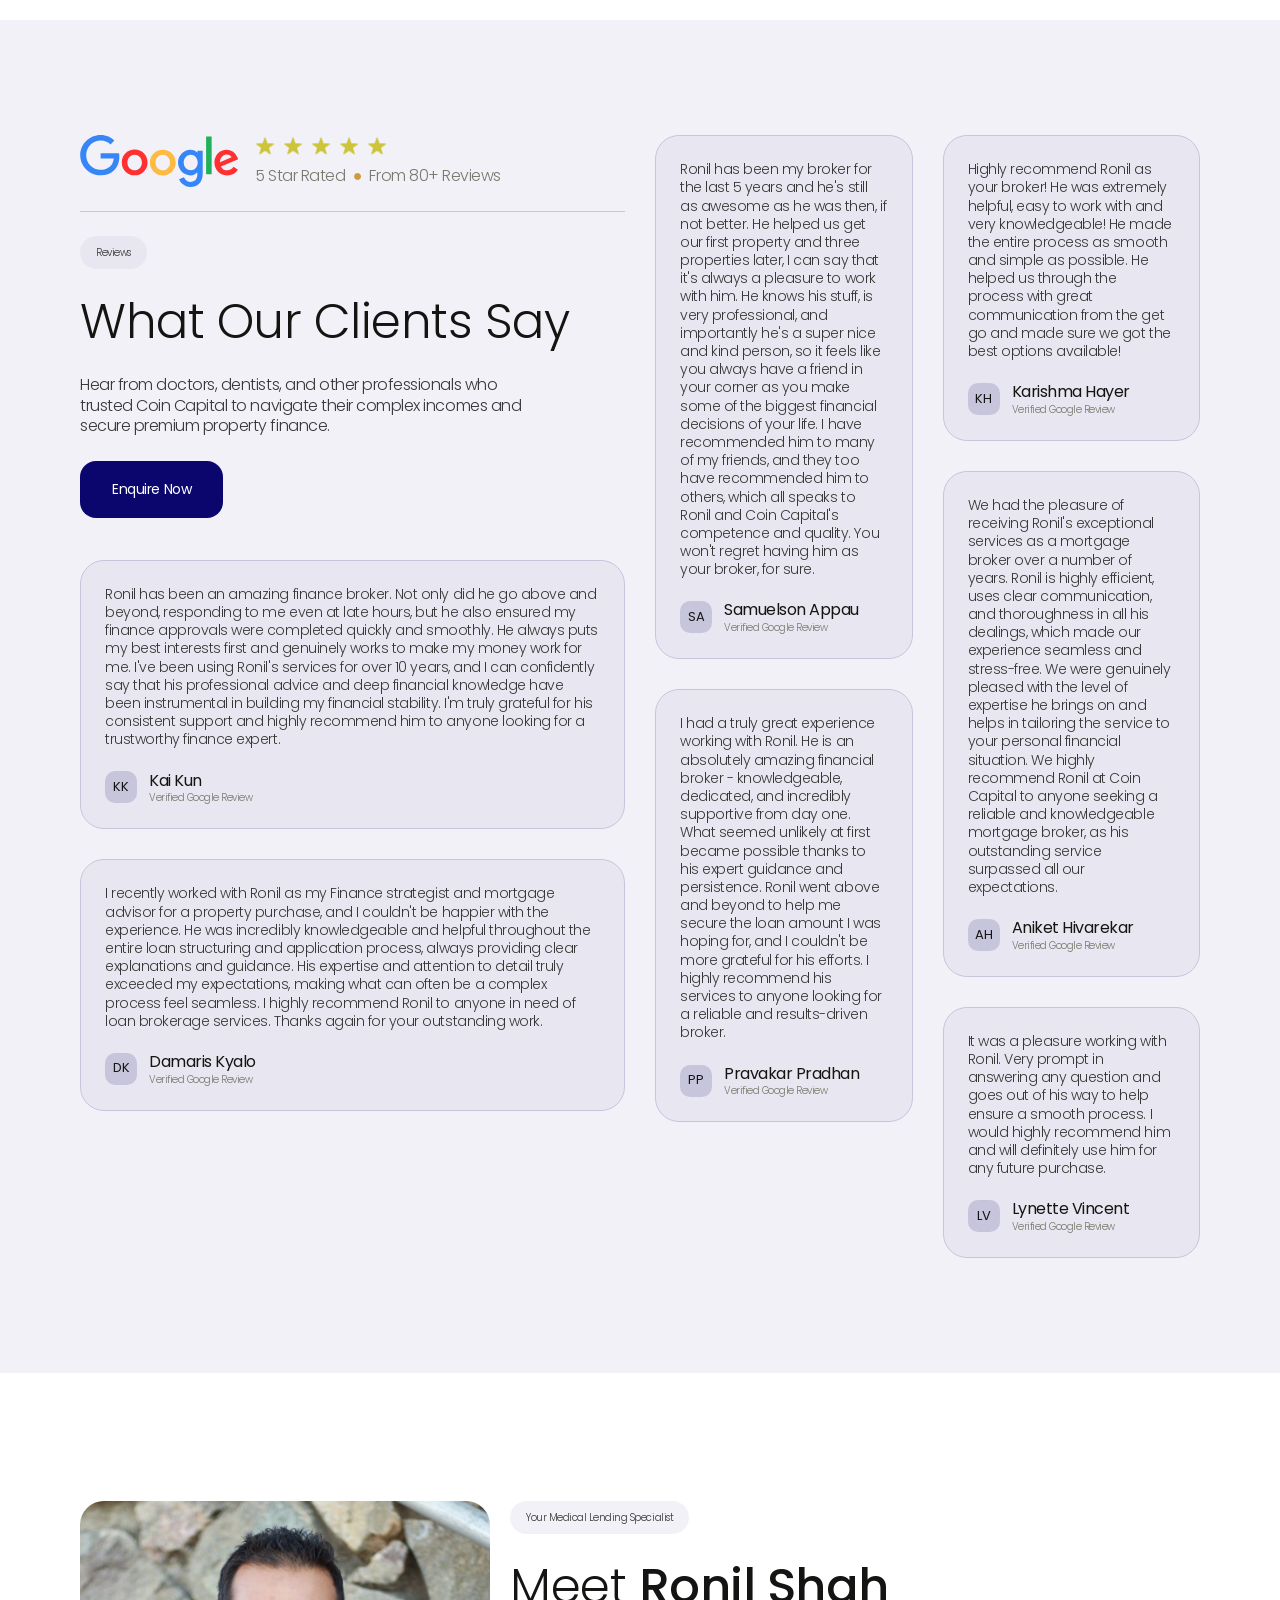
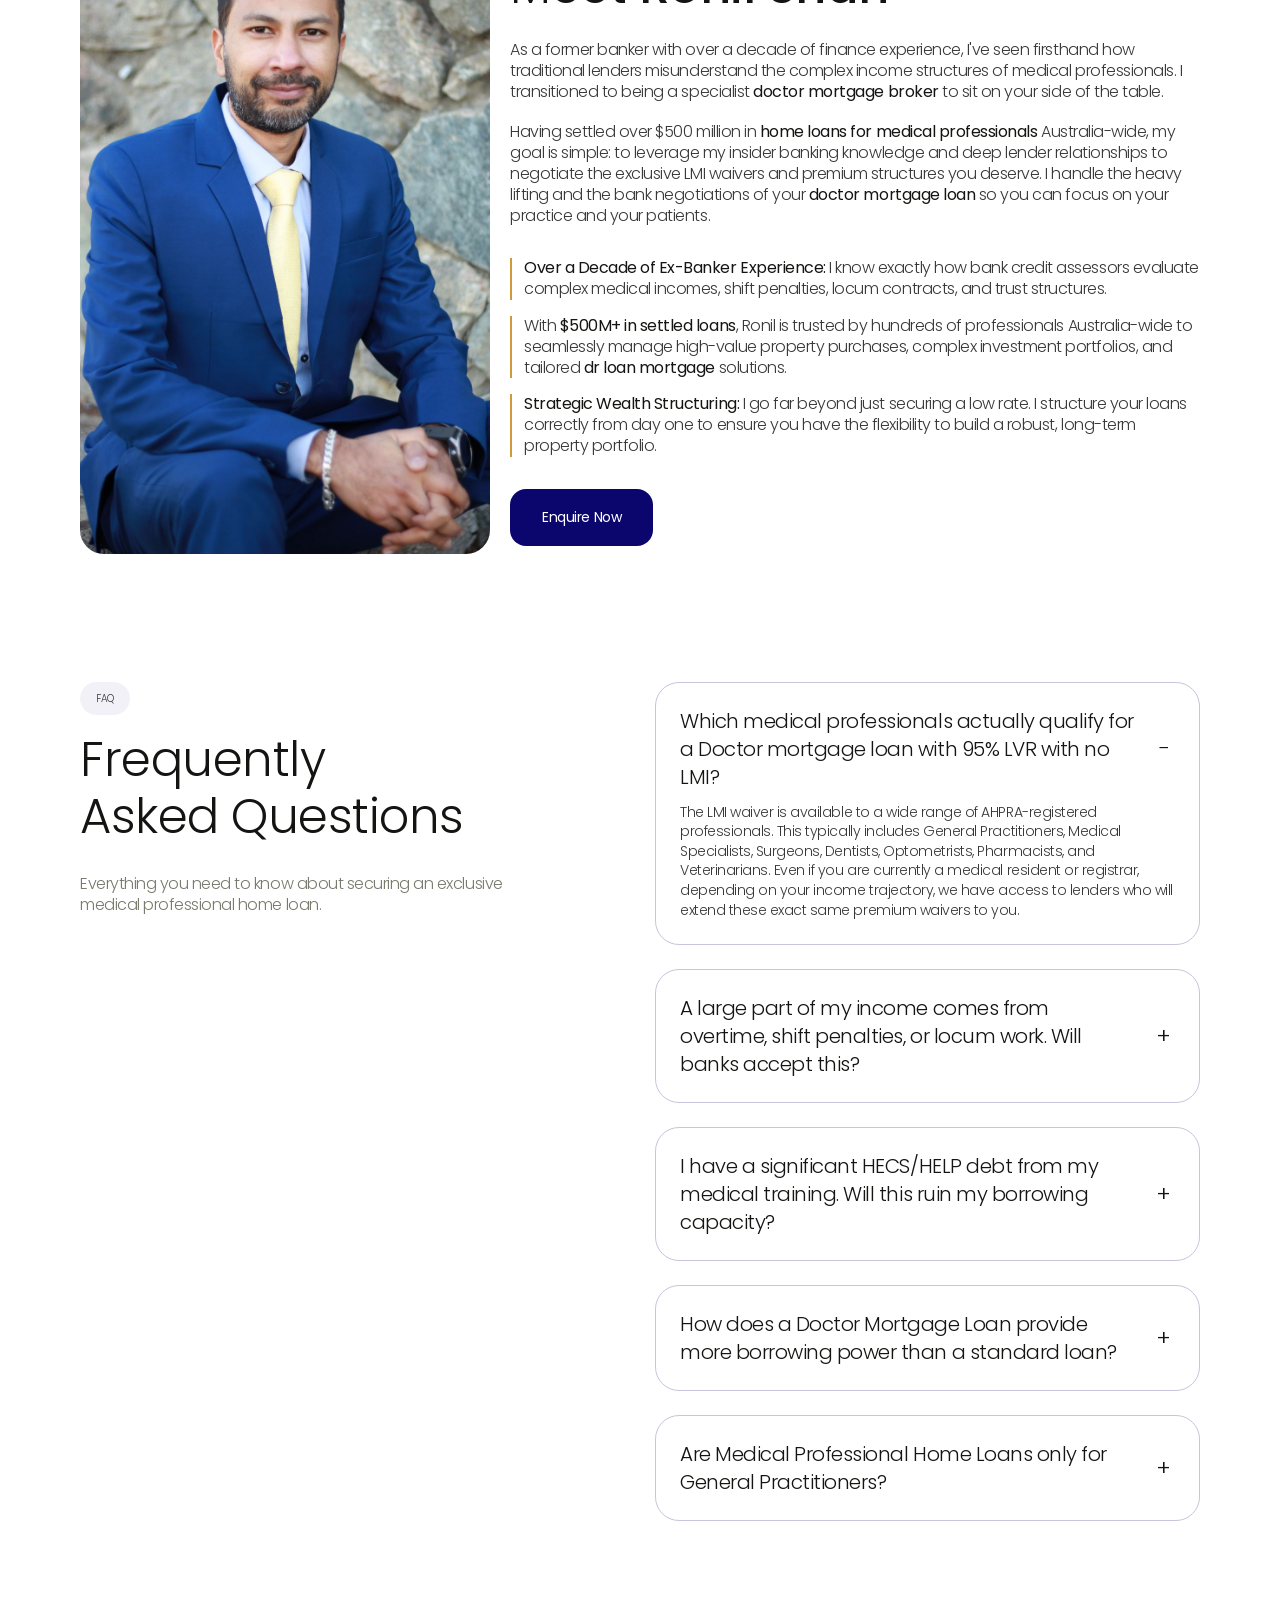
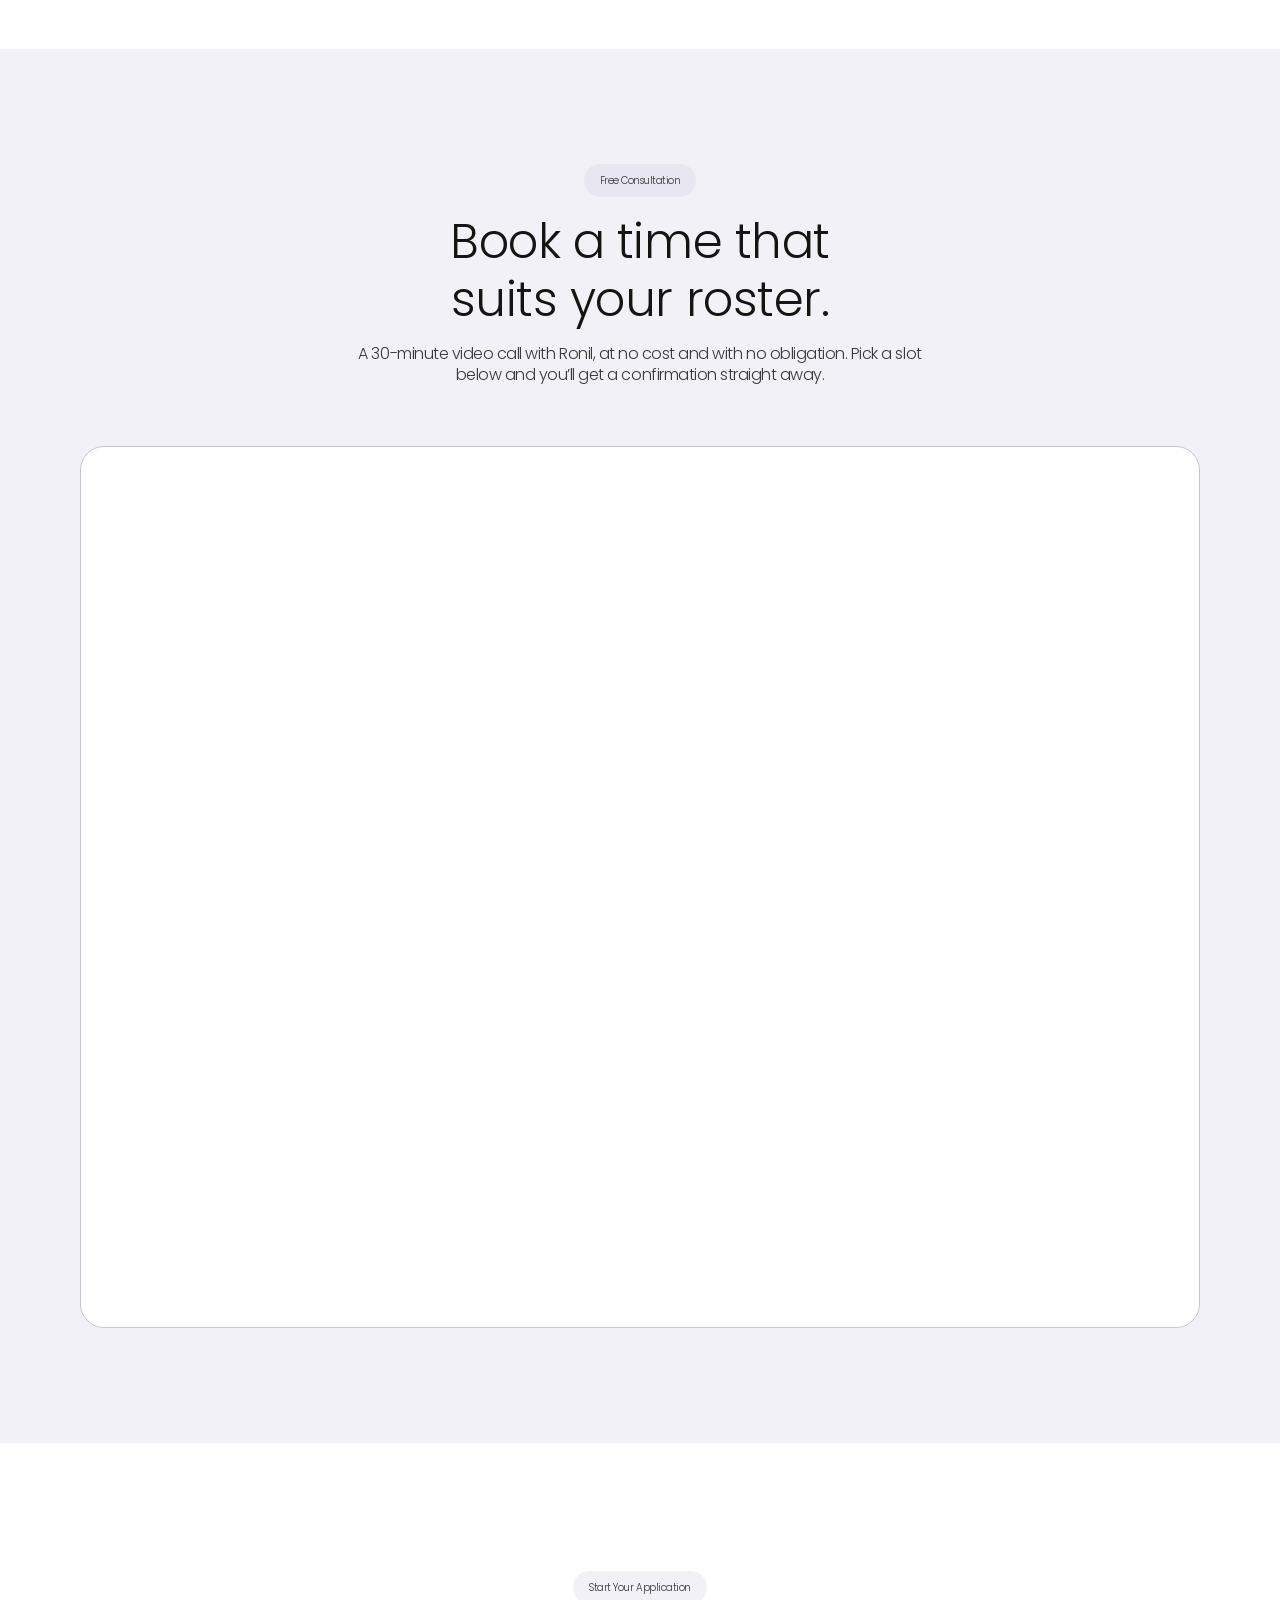
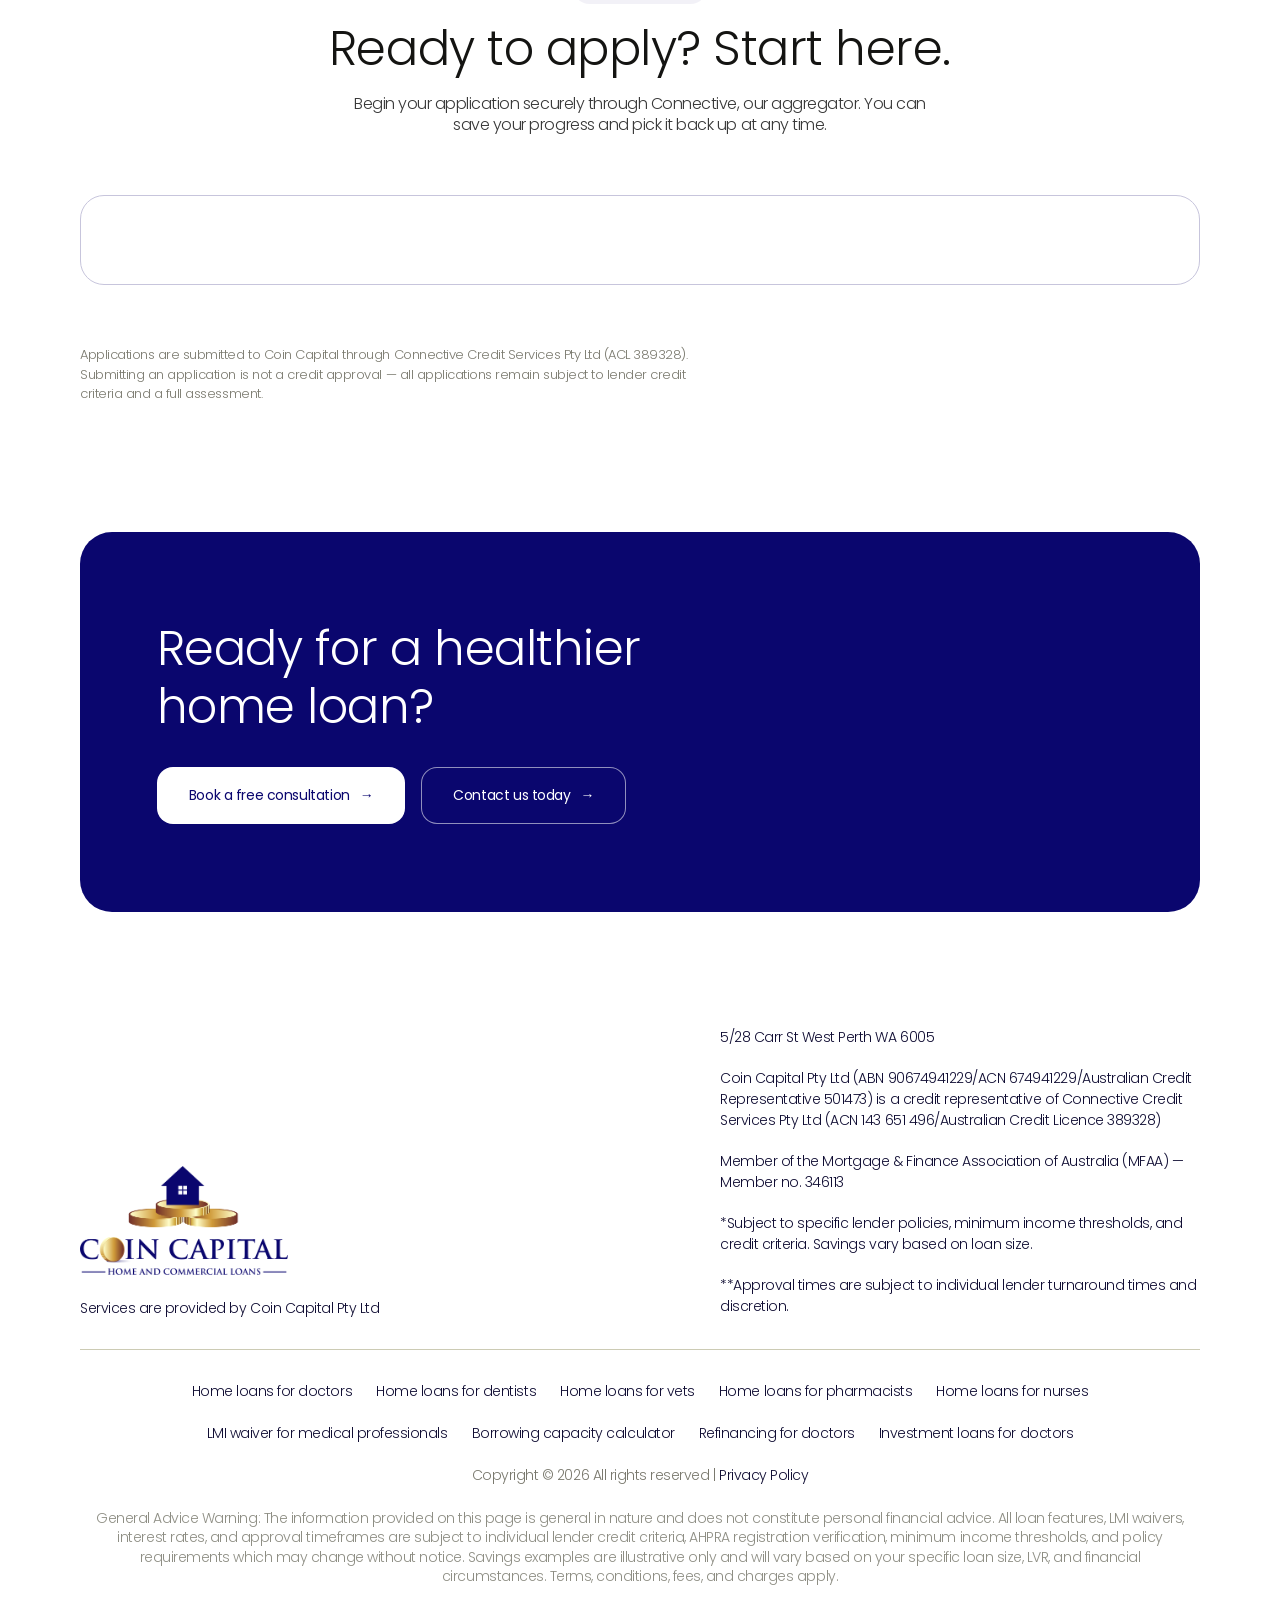
==== commit 6a15ec47: "Switch the enquiry form to the LeadConnector embed Replaces the inline form with the GoHighLevel for" ====
--- a/index.html
+++ b/index.html
@@ -3,6 +3,28 @@
 <head>
 <meta charset="utf-8">
 <meta name="viewport" content="width=device-width,initial-scale=1,viewport-fit=cover">
+<!-- Google tag (gtag.js) -->
+<script async src="https://www.googletagmanager.com/gtag/js?id=AW-18481558629"></script>
+<script>
+  window.dataLayer = window.dataLayer || [];
+  function gtag(){dataLayer.push(arguments);}
+  gtag('js', new Date());
+  gtag('config', 'AW-18481558629');
+</script>
+<!-- Meta Pixel Code -->
+<script>
+!function(f,b,e,v,n,t,s)
+{if(f.fbq)return;n=f.fbq=function(){n.callMethod?
+n.callMethod.apply(n,arguments):n.queue.push(arguments)};
+if(!f._fbq)f._fbq=n;n.push=n;n.loaded=!0;n.version='2.0';
+n.queue=[];t=b.createElement(e);t.async=!0;
+t.src=v;s=b.getElementsByTagName(e)[0];
+s.parentNode.insertBefore(t,s)}(window, document,'script',
+'https://connect.facebook.net/en_US/fbevents.js');
+fbq('init', '2592938234453270');
+fbq('track', 'PageView');
+</script>
+<!-- End Meta Pixel Code -->
 <title>Home Loans for Doctors &amp; Medical Professionals | Medical Home Loans</title>
 <meta name="description" content="Specialist mortgage broker for doctors, dentists and medical professionals. Compare 30+ lenders for LMI waivers, medico rates and a loan built around your income.">
 <link rel="canonical" href="https://medicalhomeloans.au/">
@@ -110,6 +132,9 @@
 </script>
 </head>
 <body>
+<noscript><img height="1" width="1" style="display:none"
+src="https://www.facebook.com/tr?id=2592938234453270&amp;ev=PageView&amp;noscript=1"
+alt="" /></noscript>
 
 <header class="site-header">
   <nav class="nav" aria-label="Primary">
@@ -149,40 +174,28 @@
         <img class="bg" src="assets/hero-surgeon.jpg" alt="" width="1200" height="1800">
         <h2>Contact us for a free, obligation-free review</h2>
         <div class="form-shell">
-          <!-- FORM:START — the live build swaps this block for the LeadConnector (GoHighLevel) embed, form id JPfzMGHciaMtKSbmUViP -->
-          <div class="form-card">
-            <form class="lead-form" id="lead-form" novalidate>
-              <div><label for="lf-first">First Name *</label><input id="lf-first" name="first_name" type="text" placeholder="First Name" autocomplete="given-name" required></div>
-              <div><label for="lf-last">Last Name *</label><input id="lf-last" name="last_name" type="text" placeholder="Last Name" autocomplete="family-name" required></div>
-              <div><label for="lf-phone">Phone *</label><input id="lf-phone" name="phone" type="tel" placeholder="Phone" autocomplete="tel" required></div>
-              <div><label for="lf-email">Email *</label>
-                <div class="email-wrap">
-                  <svg width="16" height="16" viewBox="0 0 24 24" fill="none" stroke="#6b7280" stroke-width="1.8" stroke-linecap="round" stroke-linejoin="round" aria-hidden="true"><rect x="3" y="5" width="18" height="14" rx="2"></rect><path d="m3 7 9 6 9-6"></path></svg>
-                  <input id="lf-email" name="email" type="email" placeholder="Email" autocomplete="email" required>
-                </div>
-              </div>
-              <div><label for="lf-occupation">What is your Occupation?</label>
-                <div class="select-wrap">
-                  <select id="lf-occupation" name="occupation">
-                    <option value="" selected></option>
-                    <option>Doctor / Specialist</option>
-                    <option>Nurse / Midwife</option>
-                    <option>Dentist / Dental Professional</option>
-                    <option>Allied Health Professional (Physio, Chiro, etc.)</option>
-                    <option>Pharmacist / Optometrist</option>
-                    <option>Other Healthcare Professional</option>
-                  </select>
-                </div>
-              </div>
-              <div style="position:absolute;left:-9999px;width:1px;height:1px;overflow:hidden" aria-hidden="true">
-                <label for="lf-company">Company</label>
-                <input id="lf-company" name="company" type="text" tabindex="-1" autocomplete="off">
-              </div>
-              <button type="submit">Submit</button>
-              <p class="form-status" id="form-status" role="status" hidden></p>
-            </form>
-          </div>
-          <!-- FORM:END -->
+          <!-- LeadConnector (GoHighLevel) inline form. Submissions go to GHL, NOT /api/lead.
+               The form's On Submit action in GHL must redirect to /thank-you, otherwise the
+               Meta Lead event and the Google Ads conversion on that page never fire. -->
+          <iframe
+            src="https://api.leadconnectorhq.com/widget/form/7I3f8wnkZmjK8acC4hnJ"
+            class="ghl-embed"
+            id="inline-7I3f8wnkZmjK8acC4hnJ"
+            data-layout="{'id':'INLINE'}"
+            data-trigger-type="alwaysShow"
+            data-trigger-value=""
+            data-activation-type="alwaysActivated"
+            data-activation-value=""
+            data-deactivation-type="neverDeactivate"
+            data-deactivation-value=""
+            data-form-name="Form 1"
+            data-height="662"
+            data-layout-iframe-id="inline-7I3f8wnkZmjK8acC4hnJ"
+            data-form-id="7I3f8wnkZmjK8acC4hnJ"
+            data-cookie-consent="true"
+            data-cookie-consent-provider="auto"
+            title="Enquiry form">
+          </iframe>
         </div>
       </div>
     </div>
@@ -625,6 +638,12 @@
   if (location.hash === '#privacy-policy') location.replace('/privacy-policy');
 </script>
 <script src="/assets/site.js"></script>
+<script
+  src="https://link.msgsndr.com/js/external-tracking.js"
+  data-tracking-id="tk_a39b2b5e9e1a40dfa797326a72789126">
+</script>
+
+<script src="https://link.msgsndr.com/js/form_embed.js"></script>
 
 </body>
 </html>
--- a/assets/site.css
+++ b/assets/site.css
@@ -163,7 +163,9 @@
 .lead-form button { margin-top: 12px; width: 100%; border: 0; border-radius: 8px; padding: 15px; background: var(--navy); color: var(--white); font: 600 14px/1.4 inherit; font-family: inherit; cursor: pointer; transition: background-color .2s ease; }
 .lead-form button:hover { background: var(--navy-hover); }
 .lead-form .form-status { font-size: 13px; line-height: 1.4; padding: 10px 12px; border-radius: 8px; background: var(--tint); color: var(--footer-ink); }
-.ghl-embed { width: 100%; min-height: 724px; border: 0; border-radius: 3px; display: block; }
+/* min-height matches the embed's data-height so the panel does not jump while the
+   iframe loads; form_embed.js sets the real height once the form renders. */
+.ghl-embed { width: 100%; min-height: 662px; border: 0; border-radius: 18px; display: block; background: var(--white); }
 
 /* ---- stats ---- */
 .stats { padding-block: clamp(56px, 8vw, 120px) 0; }
@@ -394,3 +396,17 @@
 .footer-links { display: flex; flex-wrap: wrap; justify-content: center; gap: 8px 24px; }
 .page-section { padding-top: var(--section-gap); }
 .hero-copy .crumbs { margin-bottom: 4px; }
+
+/* ---- thank-you page ---- */
+.confirm { padding-top: clamp(40px, 6vw, 72px); }
+.confirm-inner { max-width: 660px; display: flex; flex-direction: column; align-items: flex-start; gap: 20px; }
+.confirm .tick { width: 56px; height: 56px; border-radius: 50%; background: var(--navy); display: grid; place-items: center; flex: none; }
+.confirm .tick svg { width: 28px; height: 28px; }
+.confirm .lede { font-size: 18px; line-height: 1.45; max-width: 56ch; }
+.next { padding-top: var(--section-gap); }
+.step-num { font-size: 12px; font-weight: 500; color: var(--navy); }
+
+/* ---- privacy policy lists ---- */
+/* The global reset strips list markers; restore them inside the policy body. */
+.policy-list { list-style: disc; padding-left: 22px; display: flex; flex-direction: column; gap: 10px; }
+.policy-list li { list-style: disc; line-height: 1.55; }
